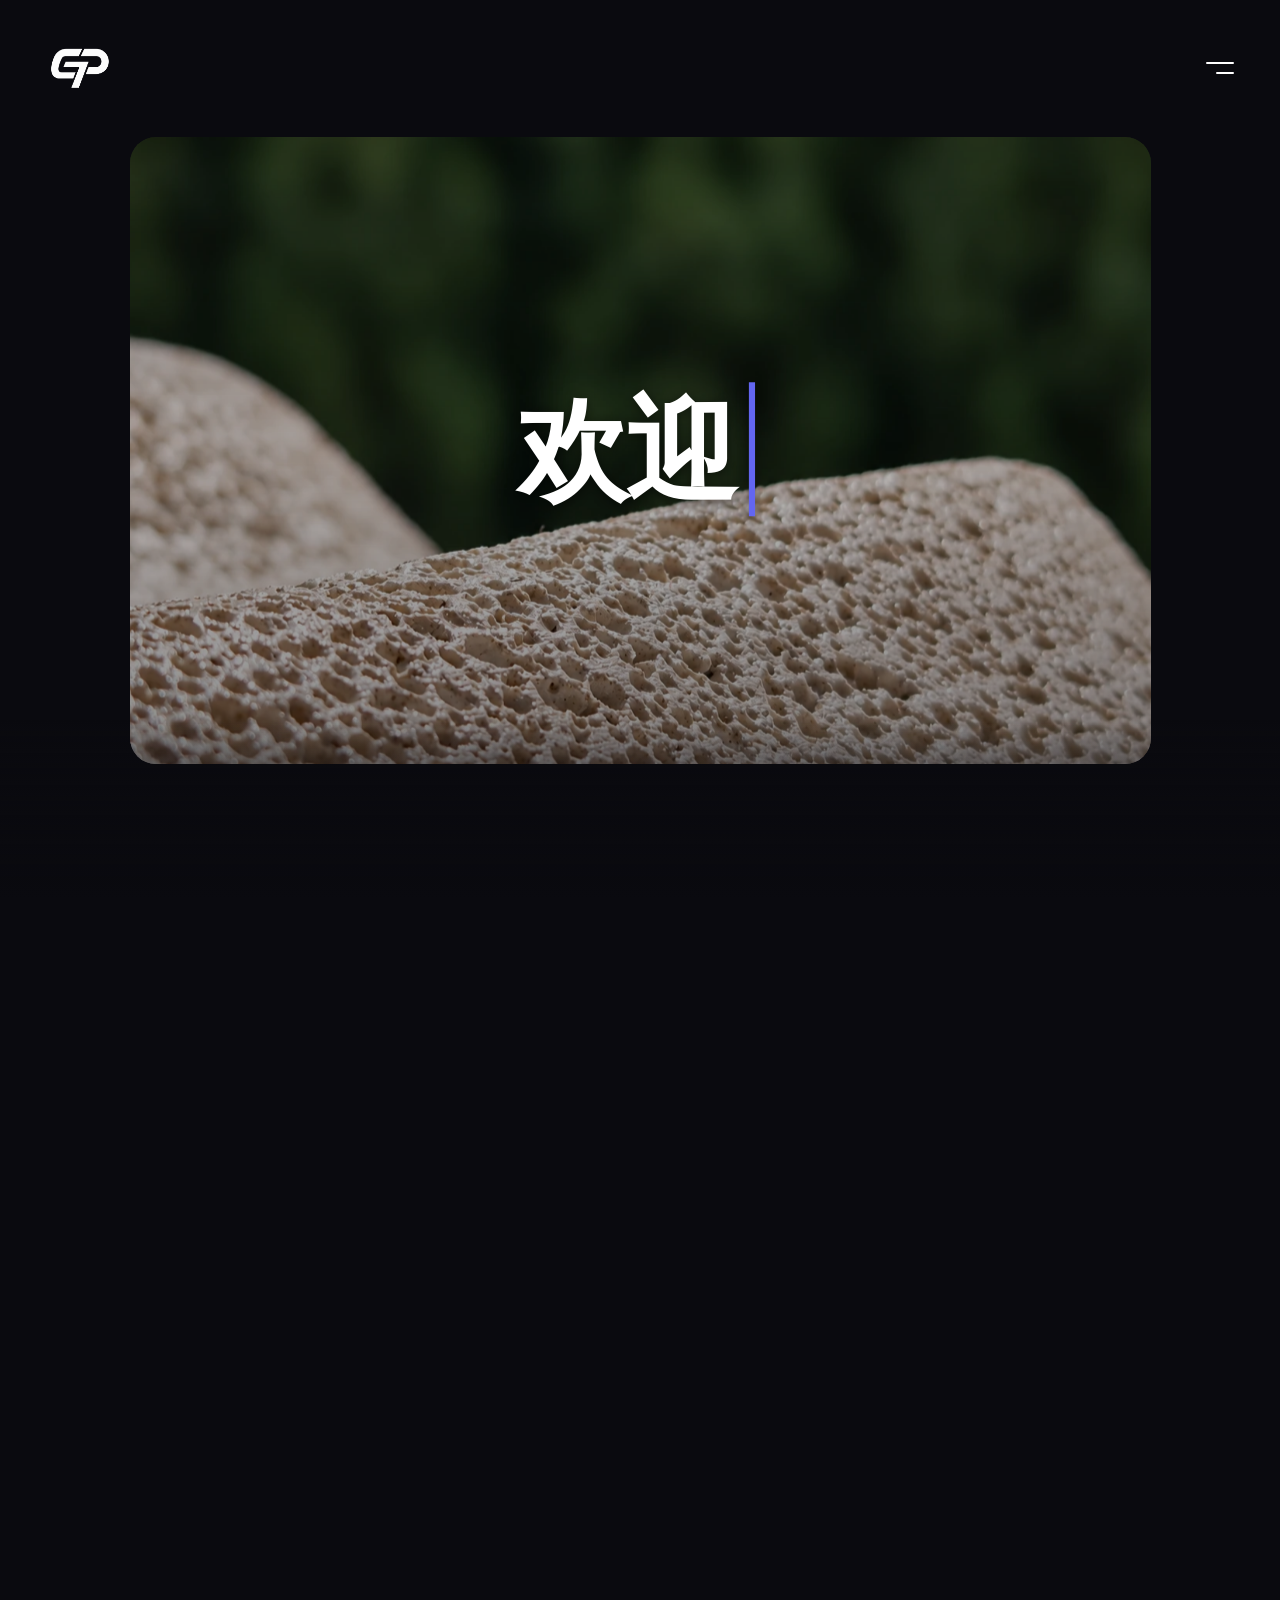
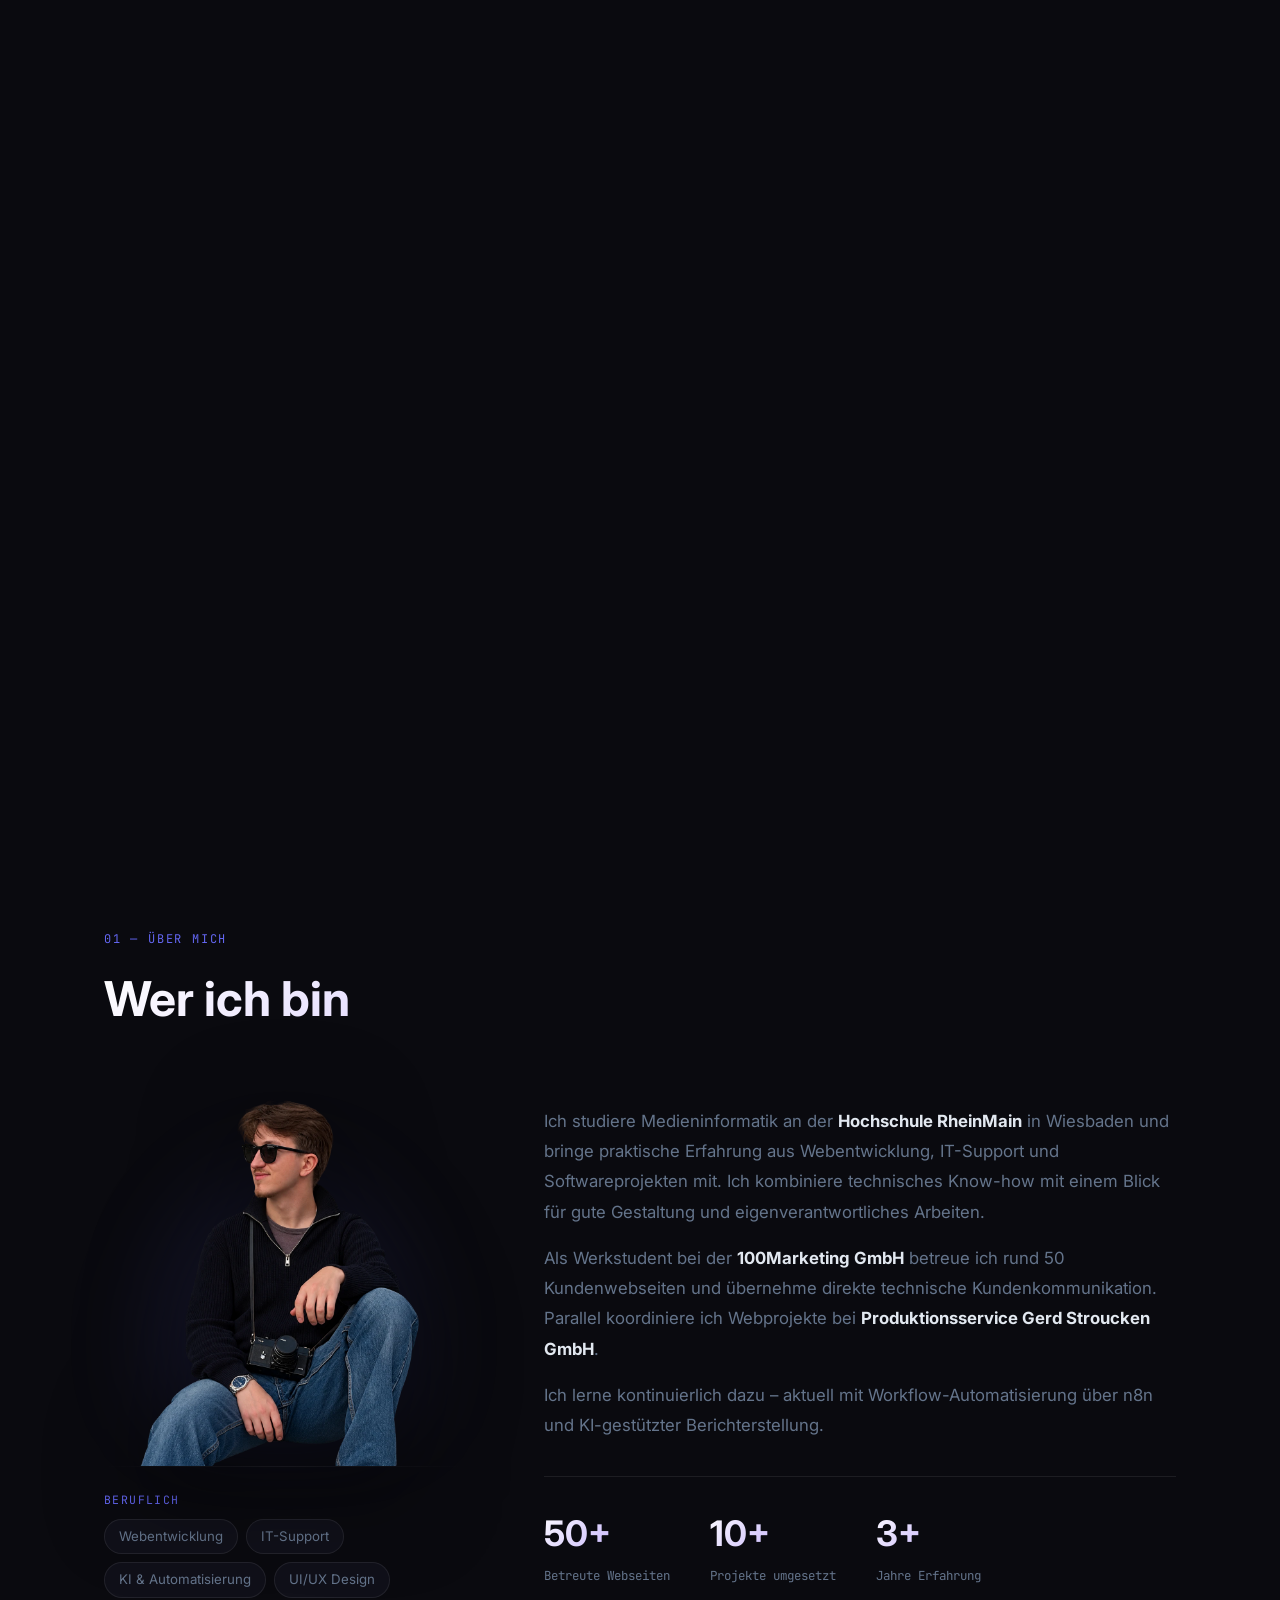
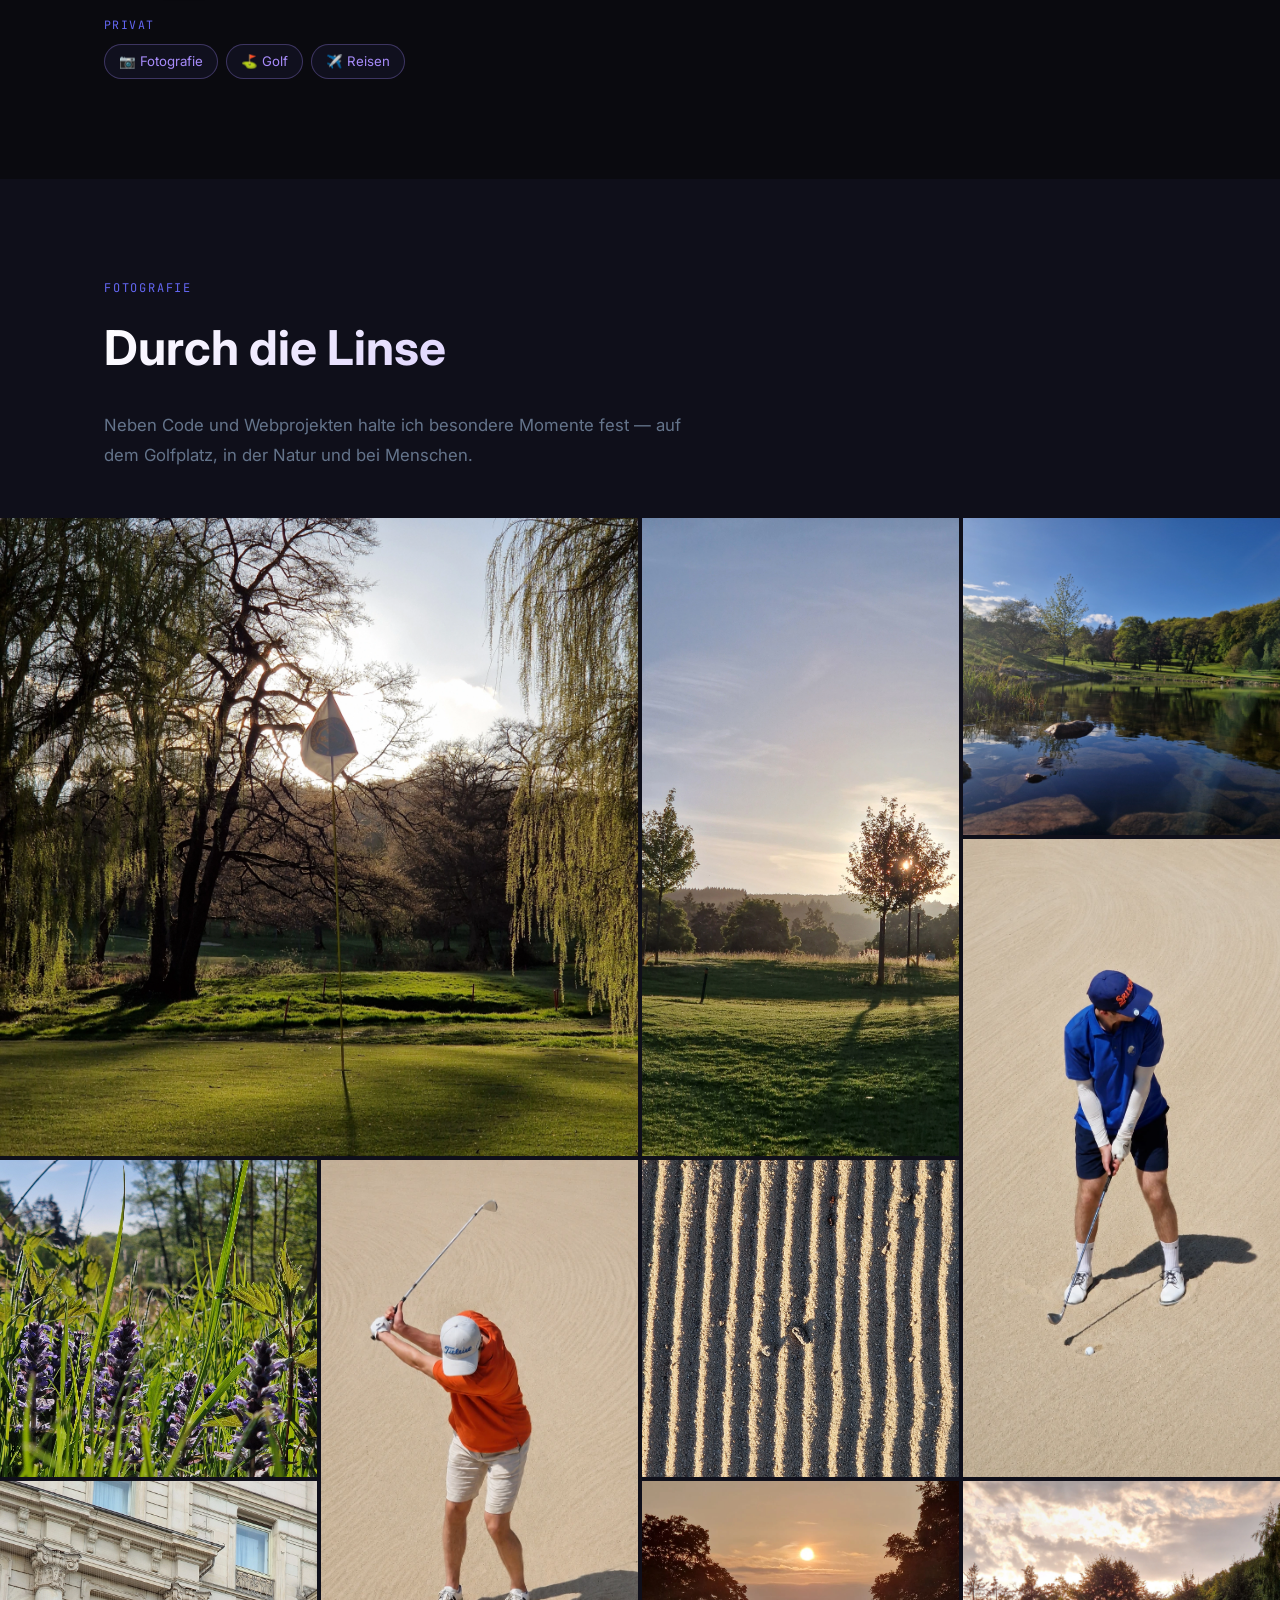
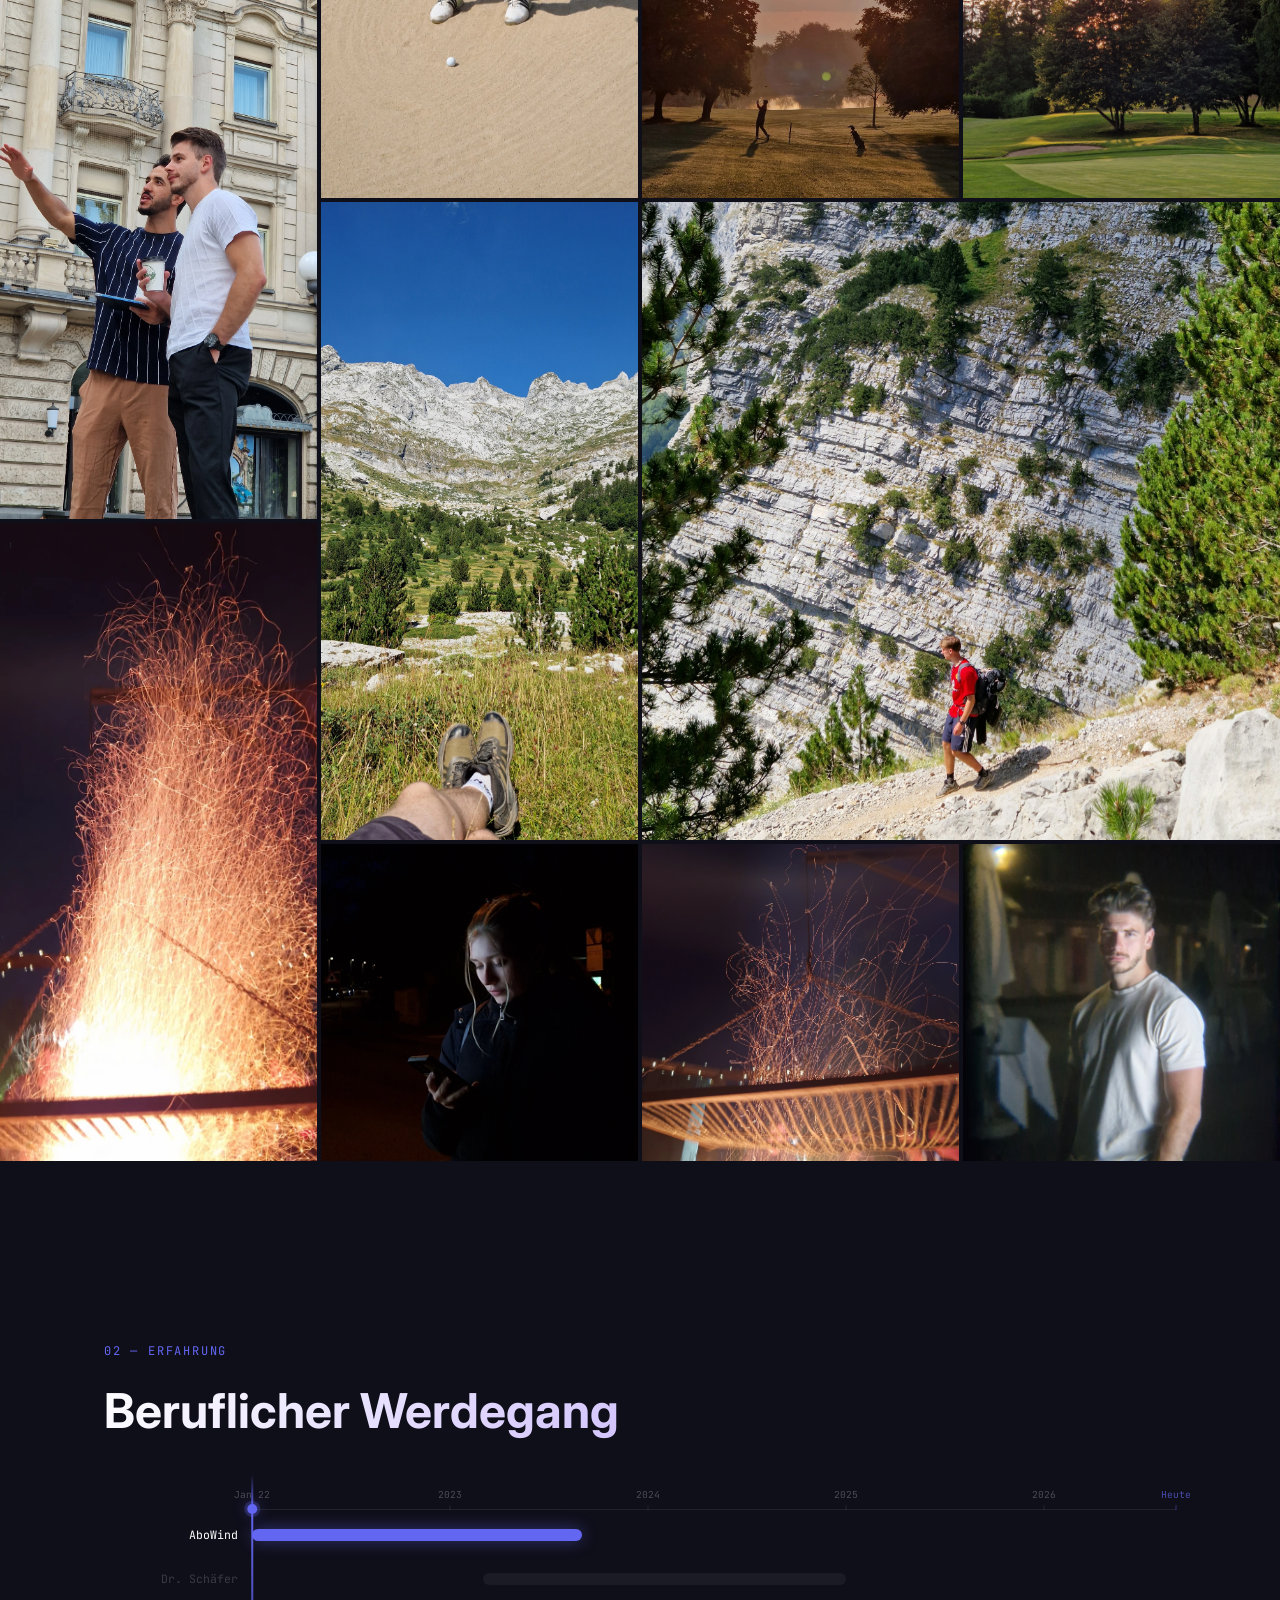
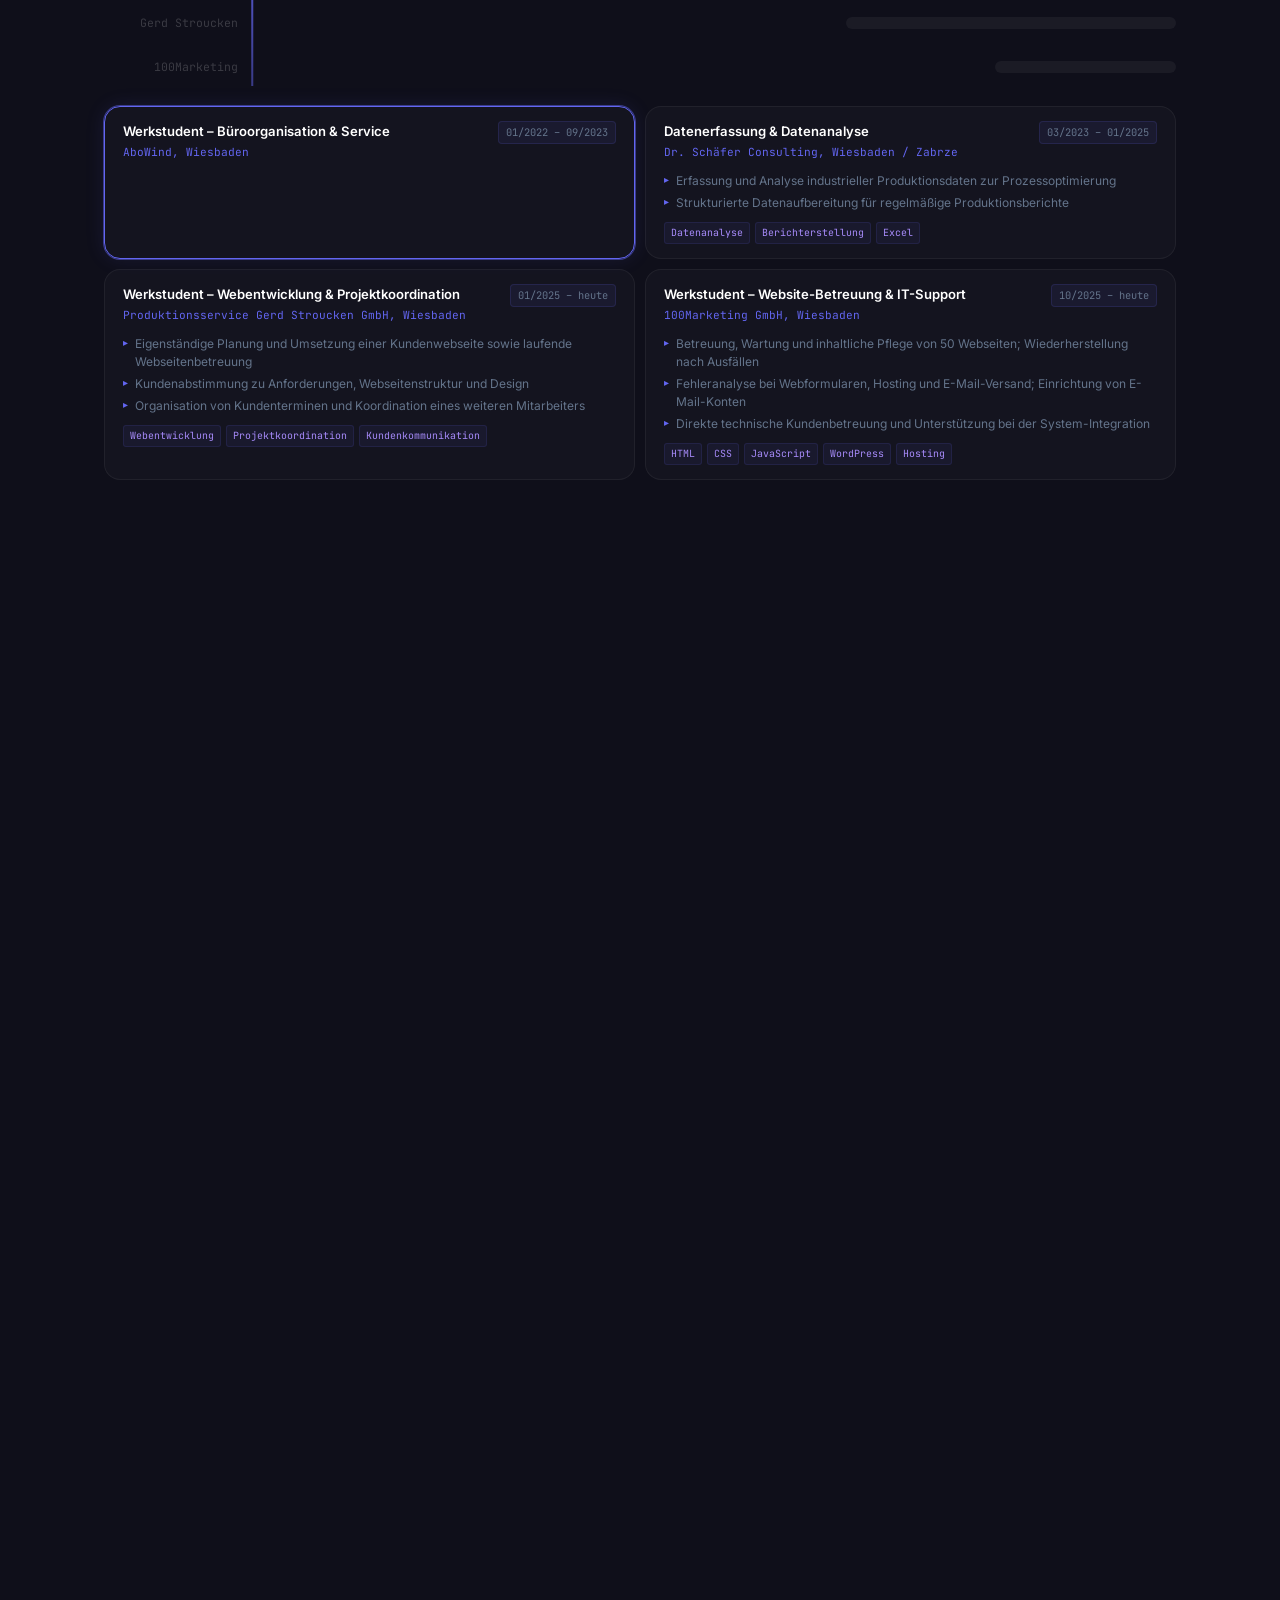
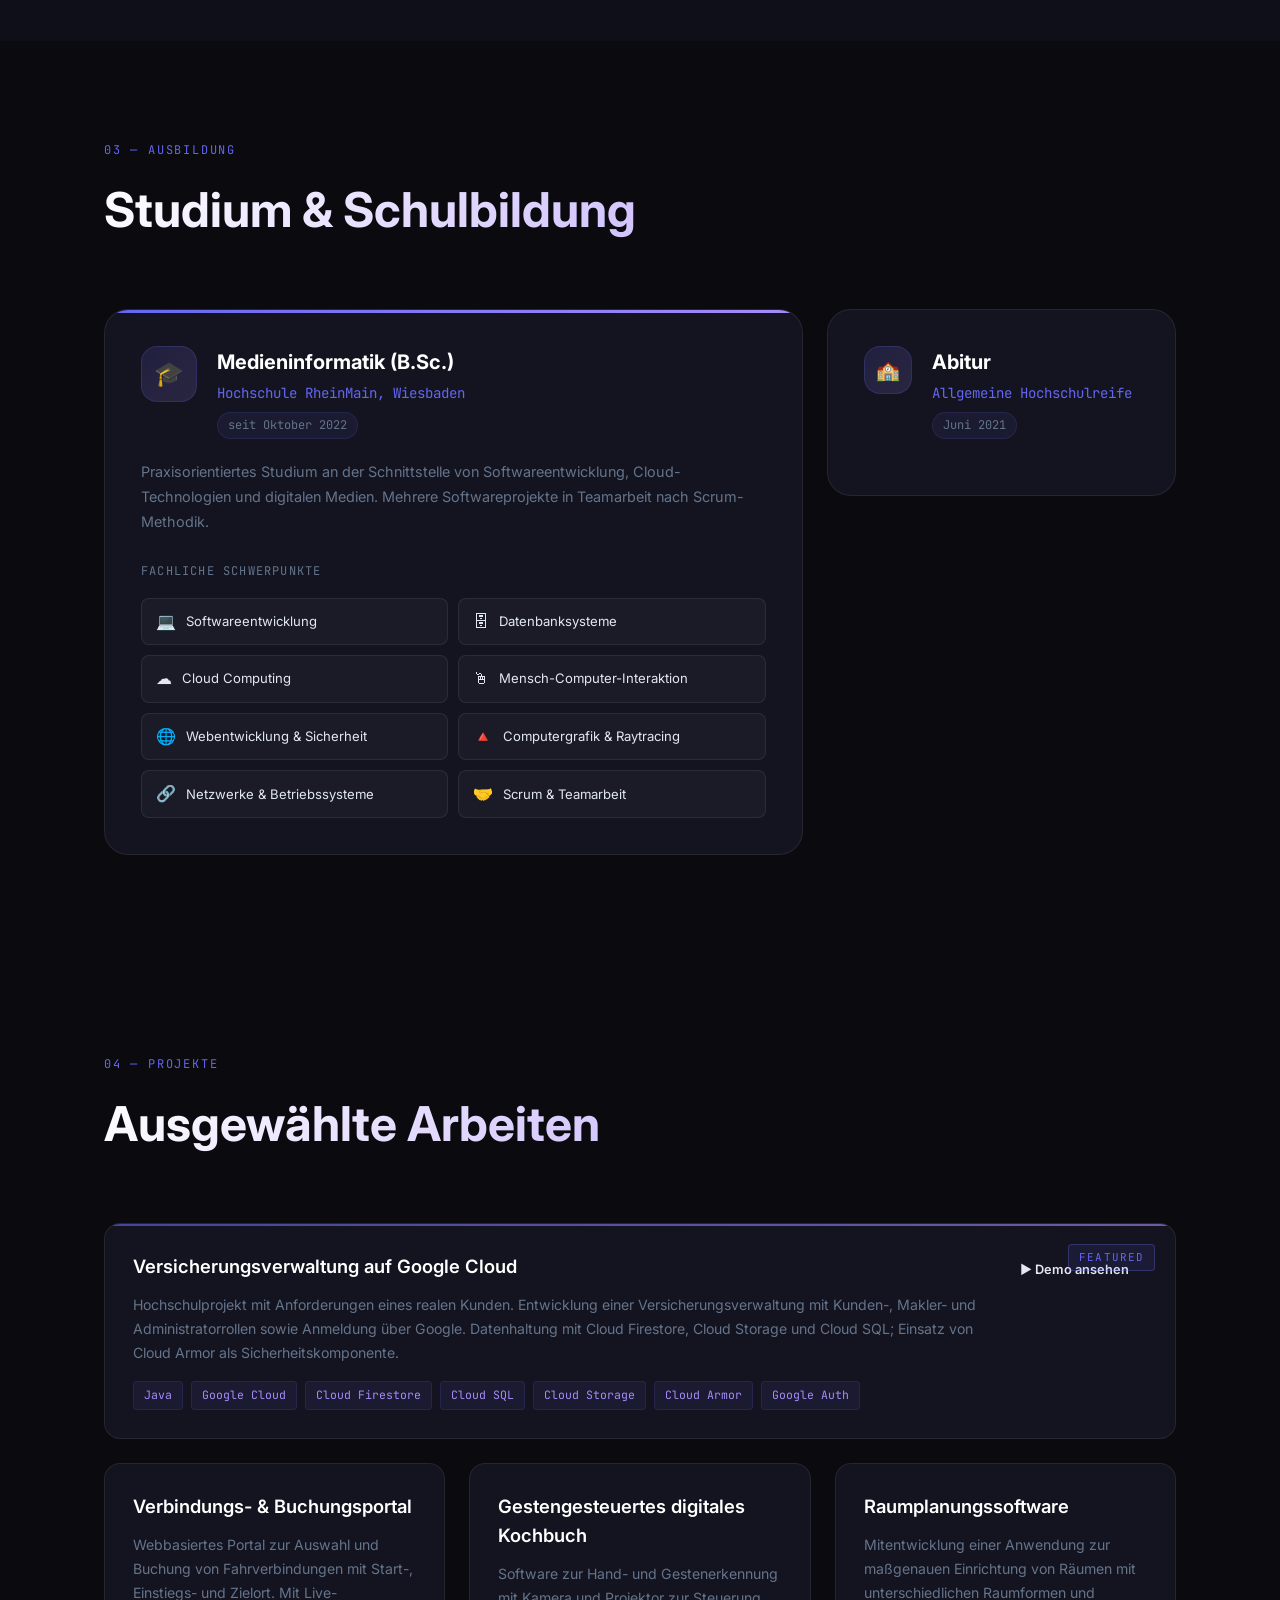
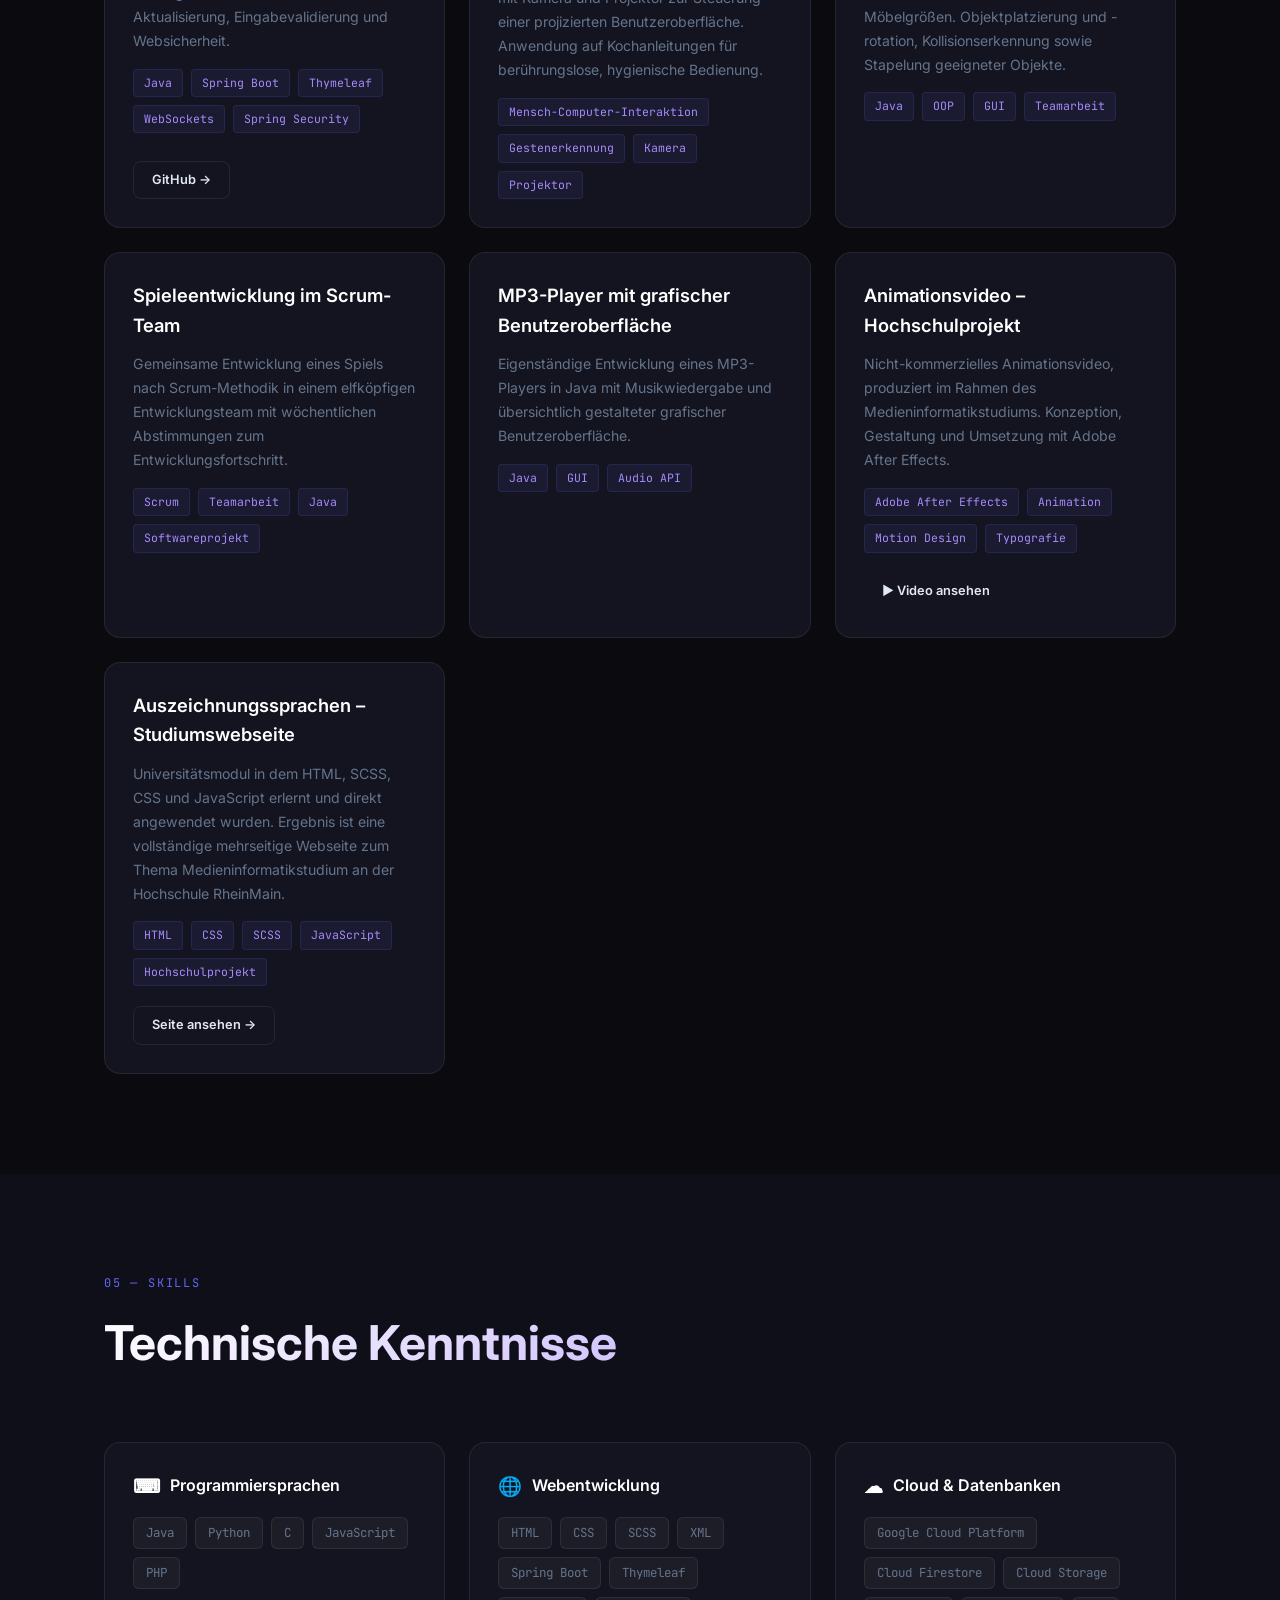
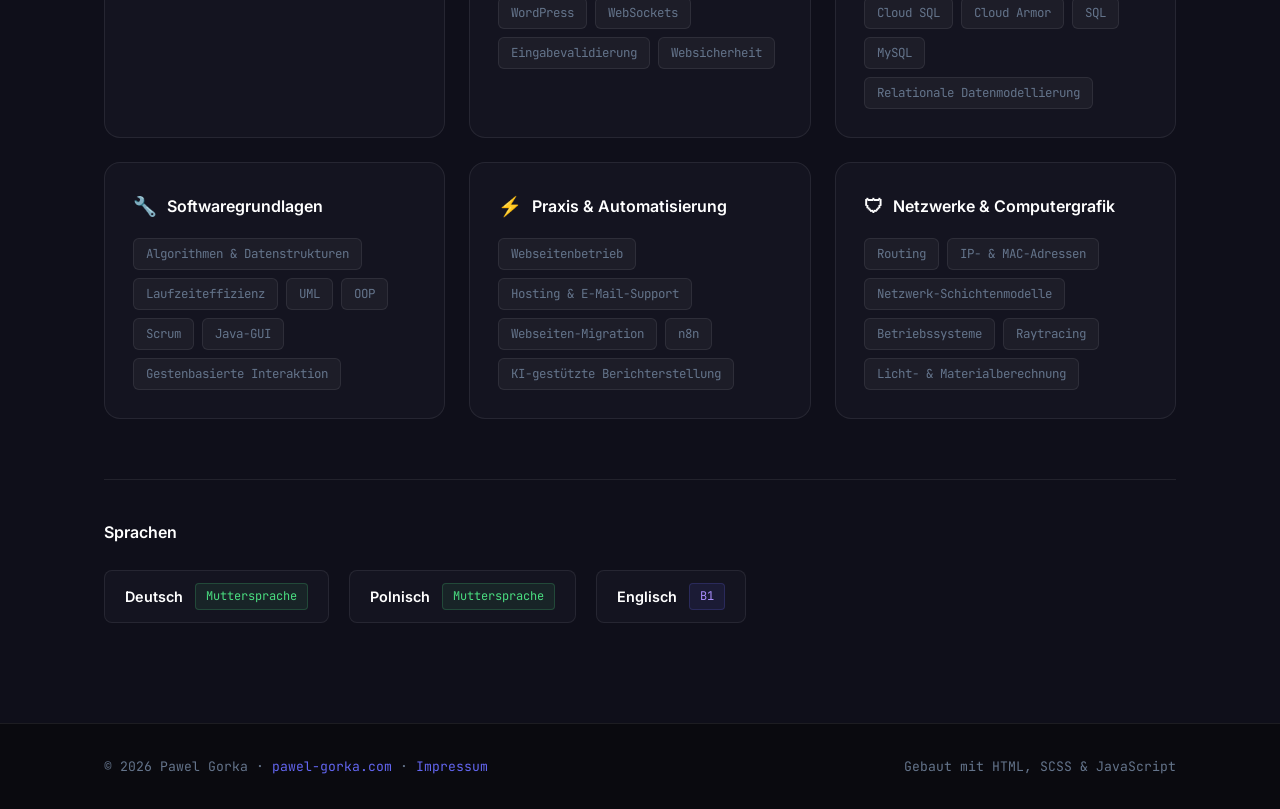
==== index.html @ b243b7d4 "Initial portfolio website commit Complete portfolio site with hero scroll-expand, staggered nav menu" ====
<!DOCTYPE html>
<html lang="de">
<head>
  <meta charset="UTF-8" />
  <meta name="viewport" content="width=device-width, initial-scale=1.0" />
  <meta name="description" content="Pawel Gorka – Softwareentwickler & Webentwickler. Portfolio mit Projekten, Erfahrungen und technischen Fähigkeiten." />
  <title>Pawel Gorka – Portfolio</title>
  <link rel="icon" type="image/webp" href="Bilder/Favicon.webp" />
  <link rel="preconnect" href="https://fonts.googleapis.com" />
  <link rel="preconnect" href="https://fonts.gstatic.com" crossorigin />
  <link href="https://fonts.googleapis.com/css2?family=Inter:wght@300;400;500;600;700&family=JetBrains+Mono:wght@400;500&display=swap" rel="stylesheet" />
  <link rel="stylesheet" href="css/style.css" />
</head>
<body>

  <!-- NAV -->
  <nav class="nav" id="nav">
    <!-- Top bar: Logo + Burger -->
    <div class="nav__bar">
      <a href="#" class="nav__logo">
        <img src="Bilder/PortfolioLogoWhite.webp" alt="Pawel Gorka" class="nav__logo-img" />
      </a>
      <button class="nav__burger" id="navBurger" aria-label="Menü öffnen">
        <span class="nav__burger-line"></span>
        <span class="nav__burger-line"></span>
      </button>
    </div>

    <!-- Fullscreen Staggered Overlay -->
    <div class="nav__overlay" id="navOverlay">
      <div class="nav__overlay-inner">
        <ul class="nav__stagger">
          <li style="--i:0"><a href="#about">Über mich</a></li>
          <li style="--i:1"><a href="#experience">Erfahrung</a></li>
          <li style="--i:2"><a href="#education">Studium</a></li>
          <li style="--i:3"><a href="#projects">Projekte</a></li>
          <li style="--i:4"><a href="#skills">Skills</a></li>
          <li style="--i:5"><a href="impressum.html">Impressum</a></li>
        </ul>
        <div class="nav__social" style="--i:6">
          <a href="mailto:info@pawel-gorka.com">
            <svg width="18" height="18" viewBox="0 0 24 24" fill="none" stroke="currentColor" stroke-width="2"><path d="M4 4h16c1.1 0 2 .9 2 2v12c0 1.1-.9 2-2 2H4c-1.1 0-2-.9-2-2V6c0-1.1.9-2 2-2z"/><polyline points="22,6 12,13 2,6"/></svg>
            info@pawel-gorka.com
          </a>
          <a href="https://github.com/Gorek21" target="_blank" rel="noopener">
            <svg width="18" height="18" viewBox="0 0 24 24" fill="currentColor"><path d="M12 0C5.37 0 0 5.37 0 12c0 5.31 3.435 9.795 8.205 11.385.6.105.825-.255.825-.57 0-.285-.015-1.23-.015-2.235-3.015.555-3.795-.735-4.035-1.41-.135-.345-.72-1.41-1.23-1.695-.42-.225-1.02-.78-.015-.795.945-.015 1.62.87 1.845 1.23 1.08 1.815 2.805 1.305 3.495.99.105-.78.42-1.305.765-1.605-2.67-.3-5.46-1.335-5.46-5.925 0-1.305.465-2.385 1.23-3.225-.12-.3-.54-1.53.12-3.18 0 0 1.005-.315 3.3 1.23.96-.27 1.98-.405 3-.405s2.04.135 3 .405c2.295-1.56 3.3-1.23 3.3-1.23.66 1.65.24 2.88.12 3.18.765.84 1.23 1.905 1.23 3.225 0 4.605-2.805 5.625-5.475 5.925.435.375.81 1.095.81 2.22 0 1.605-.015 2.895-.015 3.3 0 .315.225.69.825.57A12.02 12.02 0 0 0 24 12c0-6.63-5.37-12-12-12z"/></svg>
            GitHub
          </a>
          <a href="https://www.linkedin.com/in/pawel-gorka-241a22343/" target="_blank" rel="noopener">
            <svg width="18" height="18" viewBox="0 0 24 24" fill="currentColor"><path d="M20.447 20.452h-3.554v-5.569c0-1.328-.027-3.037-1.852-3.037-1.853 0-2.136 1.445-2.136 2.939v5.667H9.351V9h3.414v1.561h.046c.477-.9 1.637-1.85 3.37-1.85 3.601 0 4.267 2.37 4.267 5.455v6.286zM5.337 7.433a2.062 2.062 0 0 1-2.063-2.065 2.064 2.064 0 1 1 2.063 2.065zm1.782 13.019H3.555V9h3.564v11.452zM22.225 0H1.771C.792 0 0 .774 0 1.729v20.542C0 23.227.792 24 1.771 24h20.451C23.2 24 24 23.227 24 22.271V1.729C24 .774 23.2 0 22.222 0h.003z"/></svg>
            LinkedIn
          </a>
          <a href="https://www.youtube.com/@GorekShorts" target="_blank" rel="noopener">
            <svg width="18" height="18" viewBox="0 0 24 24" fill="currentColor"><path d="M23.498 6.186a3.016 3.016 0 0 0-2.122-2.136C19.505 3.545 12 3.545 12 3.545s-7.505 0-9.377.505A3.017 3.017 0 0 0 .502 6.186C0 8.07 0 12 0 12s0 3.93.502 5.814a3.016 3.016 0 0 0 2.122 2.136c1.871.505 9.376.505 9.376.505s7.505 0 9.377-.505a3.015 3.015 0 0 0 2.122-2.136C24 15.93 24 12 24 12s0-3.93-.502-5.814zM9.545 15.568V8.432L15.818 12l-6.273 3.568z"/></svg>
            YouTube
          </a>
        </div>
      </div>
    </div>
  </nav>

  <!-- HERO -->
  <section class="hero-wrap" id="hero">
    <div class="hero-stage" id="heroStage">

      <!-- Glow-Wrapper (animierter Rand) -->
      <div class="hero-glow-wrap" id="heroGlowWrap">
      <div class="hero-box" id="heroBox">

        <!-- Foto-Hintergründe (Fokus-Shift) -->
        <div class="hero-photo" id="heroBg1"></div>
        <div class="hero-photo hero-photo--2" id="heroBg2"></div>
        <div class="hero-overlay" id="heroOverlay"></div>

        <!-- Phase 1: Willkommen in verschiedenen Sprachen -->
        <div class="hero-welcome" id="heroWelcome">
          <div class="hero-welcome__word">
            <span id="heroLangText">Willkommen</span><span class="hero-welcome__cur">|</span>
          </div>
        </div>

        <!-- Phase 2: Hauptinhalt nach dem Expand -->
        <div class="hero-main" id="heroMain">
          <p class="hero__greeting">Hallo, ich bin</p>
          <h1 class="hero__name">Pawel Gorka<span class="hero__name-dot">.</span></h1>
          <p class="hero__tagline">Entdecken Sie, was ich gestalte,<br>entwickle und möglich mache.</p>
        </div>

      </div><!-- /hero-box -->
      </div><!-- /hero-glow-wrap -->
    </div><!-- /hero-stage -->
  </section>

  <!-- ABOUT -->
  <section class="about section" id="about">
    <div class="container">
      <span class="section__label">01 — Über mich</span>
      <h2 class="section__title">Wer ich bin</h2>
      <div class="about__main">

        <!-- Portrait + Interessen -->
        <div class="about__portrait-col">
          <div class="about__portrait-wrap">
            <div class="about__portrait-glow"></div>
            <img src="Bilder/Pawel-Portrait-Transparent.webp" alt="Pawel Gorka" class="about__portrait" />
          </div>
          <div class="about__divider"></div>
          <div class="about__interests">
            <div class="about__interests-group">
              <span class="about__interests-label">Beruflich</span>
              <div class="about__chips">
                <span class="about__chip">Webentwicklung</span>
                <span class="about__chip">IT-Support</span>
                <span class="about__chip">KI & Automatisierung</span>
                <span class="about__chip">UI/UX Design</span>
              </div>
            </div>
            <div class="about__interests-group">
              <span class="about__interests-label">Privat</span>
              <div class="about__chips">
                <span class="about__chip about__chip--hobby">📷 Fotografie</span>
                <span class="about__chip about__chip--hobby">⛳ Golf</span>
                <span class="about__chip about__chip--hobby">✈️ Reisen</span>
              </div>
            </div>
          </div>
        </div>

        <!-- Content -->
        <div class="about__content">
          <div class="about__text">
            <p>Ich studiere Medieninformatik an der <strong>Hochschule RheinMain</strong> in Wiesbaden und bringe praktische Erfahrung aus Webentwicklung, IT-Support und Softwareprojekten mit. Ich kombiniere technisches Know-how mit einem Blick für gute Gestaltung und eigenverantwortliches Arbeiten.</p>
            <p>Als Werkstudent bei der <strong>100Marketing GmbH</strong> betreue ich rund 50 Kundenwebseiten und übernehme direkte technische Kundenkommunikation. Parallel koordiniere ich Webprojekte bei <strong>Produktionsservice Gerd Stroucken GmbH</strong>.</p>
            <p>Ich lerne kontinuierlich dazu – aktuell mit Workflow-Automatisierung über n8n und KI-gestützter Berichterstellung.</p>
          </div>

          <!-- Stats -->
          <div class="about__stats">
            <div class="about__stat">
              <span class="about__stat-num" data-count="50">0</span>
              <span class="about__stat-label">Betreute Webseiten</span>
            </div>
            <div class="about__stat">
              <span class="about__stat-num" data-count="10">0</span>
              <span class="about__stat-label">Projekte umgesetzt</span>
            </div>
            <div class="about__stat">
              <span class="about__stat-num" data-count="3">0</span>
              <span class="about__stat-label">Jahre Erfahrung</span>
            </div>
          </div>
        </div>

      </div>
    </div>
  </section>

  <!-- GALLERY -->
  <section class="gallery section section--dark" id="gallery">
    <div class="container">
      <span class="section__label">Fotografie</span>
      <h2 class="section__title">Durch die Linse</h2>
      <p class="gallery__intro">Neben Code und Webprojekten halte ich besondere Momente fest — auf dem Golfplatz, in der Natur und bei Menschen.</p>
    </div>

    <!-- Mosaikwand — alle Fotos gemischt -->
    <div class="gallery__wall">
      <div class="gallery__wall-item gallery__wall-item--large">
        <img src="Bilder/Golf1.webp" loading="lazy" alt="" />
      </div>
      <div class="gallery__wall-item gallery__wall-item--tall">
        <img src="Bilder/Natur1.webp" loading="lazy" alt="" />
      </div>
      <div class="gallery__wall-item">
        <img src="Bilder/Golf2.webp" loading="lazy" alt="" />
      </div>
      <div class="gallery__wall-item gallery__wall-item--tall">
        <img src="Bilder/Golf5.webp" loading="lazy" alt="" />
      </div>



      <div class="gallery__wall-item">
        <img src="Bilder/Natur2.webp" loading="lazy" alt="" />
      </div>
      <div class="gallery__wall-item gallery__wall-item--tall">
        <img src="Bilder/Golf6.webp" loading="lazy" alt="" />
      </div>
      <div class="gallery__wall-item ">
        <img src="Bilder/Golf4.webp" loading="lazy" alt="" />
      </div>


      
      <div class="gallery__wall-item gallery__wall-item--tall">
        <img src="Bilder/Port2.webp" loading="lazy" alt="" />
      </div>
      <div class="gallery__wall-item">
        <img src="Bilder/Golf9.webp" loading="lazy" alt="" />
      </div>
      <div class="gallery__wall-item">
        <img src="Bilder/Golf8.webp" loading="lazy" alt="" />
      </div>
      <div class="gallery__wall-item gallery__wall-item--tall">
        <img src="Bilder/Natur5.webp" loading="lazy" alt="" />
      </div>
      <div class="gallery__wall-item gallery__wall-item--large">
        <img src="Bilder/Port5.webp" loading="lazy" alt="" />
      </div>
      <div class="gallery__wall-item gallery__wall-item--tall">
        <img src="Bilder/Natur4.webp" loading="lazy" alt="" />
      </div>
      <div class="gallery__wall-item">
        <img src="Bilder/Port1.webp" loading="lazy" alt="" />
      </div>
      <div class="gallery__wall-item">
        <img src="Bilder/Natur3.webp" loading="lazy" alt="" />
      </div>
      <div class="gallery__wall-item">
        <img src="Bilder/Port6.webp" loading="lazy" alt="" />
      </div>
    </div>
  </section>

  <!-- EXPERIENCE -->
  <section class="experience" id="experience">
    <div class="experience__sticky">
      <div class="container">
        <span class="section__label">02 — Erfahrung</span>
        <h2 class="section__title experience__title">Beruflicher Werdegang</h2>

        <div class="htl">
          <!-- GANTT CHART -->
          <div class="htl__wrapper" id="htlWrapper">
            <div class="htl__needle" id="htlNeedle"></div>

            <!-- Year axis -->
            <div class="htl__row htl__row--axis">
              <div class="htl__cell htl__cell--label"></div>
              <div class="htl__cell htl__cell--track">
                <div class="htl__axis-line"></div>
                <span class="htl__yr" style="left:0%">Jan 22</span>
                <span class="htl__yr" style="left:21.43%">2023</span>
                <span class="htl__yr" style="left:42.86%">2024</span>
                <span class="htl__yr" style="left:64.29%">2025</span>
                <span class="htl__yr" style="left:85.71%">2026</span>
                <span class="htl__yr htl__yr--now" style="left:100%">Heute</span>
              </div>
            </div>

            <!-- AboWind: 0% → 35.71% -->
            <div class="htl__row" data-job="0">
              <div class="htl__cell htl__cell--label">AboWind</div>
              <div class="htl__cell htl__cell--track">
                <div class="htl__bar" style="left:0%;width:35.71%"></div>
              </div>
            </div>

            <!-- Dr. Schäfer: 25% → 64.29% -->
            <div class="htl__row" data-job="1">
              <div class="htl__cell htl__cell--label">Dr. Schäfer</div>
              <div class="htl__cell htl__cell--track">
                <div class="htl__bar" style="left:25%;width:39.29%"></div>
              </div>
            </div>

            <!-- Gerd Stroucken: 64.29% → 100% -->
            <div class="htl__row" data-job="2">
              <div class="htl__cell htl__cell--label">Gerd Stroucken</div>
              <div class="htl__cell htl__cell--track">
                <div class="htl__bar" style="left:64.29%;width:35.71%"></div>
              </div>
            </div>

            <!-- 100Marketing: 80.36% → 100% -->
            <div class="htl__row" data-job="3">
              <div class="htl__cell htl__cell--label">100Marketing</div>
              <div class="htl__cell htl__cell--track">
                <div class="htl__bar" style="left:80.36%;width:19.64%"></div>
              </div>
            </div>
          </div><!-- /htl__wrapper -->

          <!-- DETAIL CARDS -->
          <div class="htl__cards">

            <div class="htl__card" data-job="0">
              <div class="htl__card-head">
                <div>
                  <h3>Werkstudent – Büroorganisation &amp; Service</h3>
                  <p class="htl__card-company">AboWind, Wiesbaden</p>
                </div>
                <span class="htl__card-period">01/2022 – 09/2023</span>
              </div>
            </div>

            <div class="htl__card" data-job="1">
              <div class="htl__card-head">
                <div>
                  <h3>Datenerfassung &amp; Datenanalyse</h3>
                  <p class="htl__card-company">Dr. Schäfer Consulting, Wiesbaden / Zabrze</p>
                </div>
                <span class="htl__card-period">03/2023 – 01/2025</span>
              </div>
              <ul class="htl__card-list">
                <li>Erfassung und Analyse industrieller Produktionsdaten zur Prozessoptimierung</li>
                <li>Strukturierte Datenaufbereitung für regelmäßige Produktionsberichte</li>
              </ul>
              <div class="htl__card-tags"><span>Datenanalyse</span><span>Berichterstellung</span><span>Excel</span></div>
            </div>

            <div class="htl__card" data-job="2">
              <div class="htl__card-head">
                <div>
                  <h3>Werkstudent – Webentwicklung &amp; Projektkoordination</h3>
                  <p class="htl__card-company">Produktionsservice Gerd Stroucken GmbH, Wiesbaden</p>
                </div>
                <span class="htl__card-period">01/2025 – heute</span>
              </div>
              <ul class="htl__card-list">
                <li>Eigenständige Planung und Umsetzung einer Kundenwebseite sowie laufende Webseitenbetreuung</li>
                <li>Kundenabstimmung zu Anforderungen, Webseitenstruktur und Design</li>
                <li>Organisation von Kundenterminen und Koordination eines weiteren Mitarbeiters</li>
              </ul>
              <div class="htl__card-tags"><span>Webentwicklung</span><span>Projektkoordination</span><span>Kundenkommunikation</span></div>
            </div>

            <div class="htl__card" data-job="3">
              <div class="htl__card-head">
                <div>
                  <h3>Werkstudent – Website-Betreuung &amp; IT-Support</h3>
                  <p class="htl__card-company">100Marketing GmbH, Wiesbaden</p>
                </div>
                <span class="htl__card-period">10/2025 – heute</span>
              </div>
              <ul class="htl__card-list">
                <li>Betreuung, Wartung und inhaltliche Pflege von 50 Webseiten; Wiederherstellung nach Ausfällen</li>
                <li>Fehleranalyse bei Webformularen, Hosting und E-Mail-Versand; Einrichtung von E-Mail-Konten</li>
                <li>Direkte technische Kundenbetreuung und Unterstützung bei der System-Integration</li>
              </ul>
              <div class="htl__card-tags"><span>HTML</span><span>CSS</span><span>JavaScript</span><span>WordPress</span><span>Hosting</span></div>
            </div>

          </div><!-- /htl__cards -->
        </div><!-- /htl -->
      </div>
    </div>
  </section>

  <!-- EDUCATION -->
  <section class="education section" id="education">
    <div class="container">
      <span class="section__label">03 — Ausbildung</span>
      <h2 class="section__title">Studium &amp; Schulbildung</h2>
      <div class="education__grid">

        <div class="education__card education__card--main reveal">
          <div class="education__card-header">
            <div class="education__icon">🎓</div>
            <div>
              <h3 class="education__degree">Medieninformatik (B.Sc.)</h3>
              <p class="education__school">Hochschule RheinMain, Wiesbaden</p>
              <span class="education__period">seit Oktober 2022</span>
            </div>
          </div>
          <p class="education__desc">Praxisorientiertes Studium an der Schnittstelle von Softwareentwicklung, Cloud-Technologien und digitalen Medien. Mehrere Softwareprojekte in Teamarbeit nach Scrum-Methodik.</p>
          <div class="education__subjects">
            <p class="education__subjects-label">Fachliche Schwerpunkte</p>
            <div class="education__subjects-grid">
              <div class="education__subject">
                <span class="education__subject-icon">💻</span>
                <span>Softwareentwicklung</span>
              </div>
              <div class="education__subject">
                <span class="education__subject-icon">🗄</span>
                <span>Datenbanksysteme</span>
              </div>
              <div class="education__subject">
                <span class="education__subject-icon">☁</span>
                <span>Cloud Computing</span>
              </div>
              <div class="education__subject">
                <span class="education__subject-icon">🖱</span>
                <span>Mensch-Computer-Interaktion</span>
              </div>
              <div class="education__subject">
                <span class="education__subject-icon">🌐</span>
                <span>Webentwicklung &amp; Sicherheit</span>
              </div>
              <div class="education__subject">
                <span class="education__subject-icon">🔺</span>
                <span>Computergrafik &amp; Raytracing</span>
              </div>
              <div class="education__subject">
                <span class="education__subject-icon">🔗</span>
                <span>Netzwerke &amp; Betriebssysteme</span>
              </div>
              <div class="education__subject">
                <span class="education__subject-icon">🤝</span>
                <span>Scrum &amp; Teamarbeit</span>
              </div>
            </div>
          </div>
        </div>

        <div class="education__card reveal">
          <div class="education__card-header">
            <div class="education__icon education__icon--sm">🏫</div>
            <div>
              <h3 class="education__degree">Abitur</h3>
              <p class="education__school">Allgemeine Hochschulreife</p>
              <span class="education__period">Juni 2021</span>
            </div>
          </div>
        </div>

      </div>
    </div>
  </section>

  <!-- PROJECTS -->
  <section class="projects section" id="projects">
    <div class="container">
      <span class="section__label">04 — Projekte</span>
      <h2 class="section__title">Ausgewählte Arbeiten</h2>
      <div class="projects__grid">

        <div class="project-card project-card--featured reveal">
          <div class="project-card__badge">Featured</div>
          <div class="project-card__content">
            <h3>Versicherungsverwaltung auf Google Cloud</h3>
            <p>Hochschulprojekt mit Anforderungen eines realen Kunden. Entwicklung einer Versicherungsverwaltung mit Kunden-, Makler- und Administratorrollen sowie Anmeldung über Google. Datenhaltung mit Cloud Firestore, Cloud Storage und Cloud SQL; Einsatz von Cloud Armor als Sicherheitskomponente.</p>
            <div class="project-card__tech">
              <span>Java</span><span>Google Cloud</span><span>Cloud Firestore</span><span>Cloud SQL</span><span>Cloud Storage</span><span>Cloud Armor</span><span>Google Auth</span>
            </div>
          </div>
          <div class="project-card__links">
            <a href="https://www.youtube.com/watch?v=ndIPAbeJwZk" target="_blank" rel="noopener" class="btn btn--sm">▶ Demo ansehen</a>
          </div>
        </div>

        <div class="project-card reveal">
          <div class="project-card__content">
            <h3>Verbindungs- &amp; Buchungsportal</h3>
            <p>Webbasiertes Portal zur Auswahl und Buchung von Fahrverbindungen mit Start-, Einstiegs- und Zielort. Mit Live-Aktualisierung, Eingabevalidierung und Websicherheit.</p>
            <div class="project-card__tech">
              <span>Java</span><span>Spring Boot</span><span>Thymeleaf</span><span>WebSockets</span><span>Spring Security</span>
            </div>
          </div>
          <div class="project-card__links">
            <a href="https://github.com/Gorek21/Webanwendungen2024" target="_blank" rel="noopener" class="btn btn--sm btn--ghost">GitHub →</a>
          </div>
        </div>

        <div class="project-card reveal">
          <div class="project-card__content">
            <h3>Gestengesteuertes digitales Kochbuch</h3>
            <p>Software zur Hand- und Gestenerkennung mit Kamera und Projektor zur Steuerung einer projizierten Benutzeroberfläche. Anwendung auf Kochanleitungen für berührungslose, hygienische Bedienung.</p>
            <div class="project-card__tech">
              <span>Mensch-Computer-Interaktion</span><span>Gestenerkennung</span><span>Kamera</span><span>Projektor</span>
            </div>
          </div>
        </div>

        <div class="project-card reveal">
          <div class="project-card__content">
            <h3>Raumplanungssoftware</h3>
            <p>Mitentwicklung einer Anwendung zur maßgenauen Einrichtung von Räumen mit unterschiedlichen Raumformen und Möbelgrößen. Objektplatzierung und -rotation, Kollisionserkennung sowie Stapelung geeigneter Objekte.</p>
            <div class="project-card__tech">
              <span>Java</span><span>OOP</span><span>GUI</span><span>Teamarbeit</span>
            </div>
          </div>
        </div>

        <div class="project-card reveal">
          <div class="project-card__content">
            <h3>Spieleentwicklung im Scrum-Team</h3>
            <p>Gemeinsame Entwicklung eines Spiels nach Scrum-Methodik in einem elfköpfigen Entwicklungsteam mit wöchentlichen Abstimmungen zum Entwicklungsfortschritt.</p>
            <div class="project-card__tech">
              <span>Scrum</span><span>Teamarbeit</span><span>Java</span><span>Softwareprojekt</span>
            </div>
          </div>
        </div>

        <div class="project-card reveal">
          <div class="project-card__content">
            <h3>MP3-Player mit grafischer Benutzeroberfläche</h3>
            <p>Eigenständige Entwicklung eines MP3-Players in Java mit Musikwiedergabe und übersichtlich gestalteter grafischer Benutzeroberfläche.</p>
            <div class="project-card__tech">
              <span>Java</span><span>GUI</span><span>Audio API</span>
            </div>
          </div>
        </div>

        <div class="project-card reveal">
          <div class="project-card__content">
            <h3>Animationsvideo – Hochschulprojekt</h3>
            <p>Nicht-kommerzielles Animationsvideo, produziert im Rahmen des Medieninformatikstudiums. Konzeption, Gestaltung und Umsetzung mit Adobe After Effects.</p>
            <div class="project-card__tech">
              <span>Adobe After Effects</span><span>Animation</span><span>Motion Design</span><span>Typografie</span>
            </div>
          </div>
          <div class="project-card__links">
            <a href="https://youtu.be/oCWDWFceSTA" target="_blank" rel="noopener" class="btn btn--sm">▶ Video ansehen</a>
          </div>
        </div>

        <div class="project-card reveal">
          <div class="project-card__content">
            <h3>Auszeichnungssprachen – Studiumswebseite</h3>
            <p>Universitätsmodul in dem HTML, SCSS, CSS und JavaScript erlernt und direkt angewendet wurden. Ergebnis ist eine vollständige mehrseitige Webseite zum Thema Medieninformatikstudium an der Hochschule RheinMain.</p>
            <div class="project-card__tech">
              <span>HTML</span><span>CSS</span><span>SCSS</span><span>JavaScript</span><span>Hochschulprojekt</span>
            </div>
          </div>
          <div class="project-card__links">
            <a href="Auszeichungssprachen/MeinStudium.html" class="btn btn--sm btn--ghost">Seite ansehen →</a>
          </div>
        </div>

      </div>
    </div>
  </section>

  <!-- SKILLS -->
  <section class="skills section section--dark" id="skills">
    <div class="container">
      <span class="section__label">05 — Skills</span>
      <h2 class="section__title">Technische Kenntnisse</h2>
      <div class="skills__grid">

        <div class="skill-group reveal">
          <h3 class="skill-group__title">
            <span class="skill-group__icon">⌨</span>
            Programmiersprachen
          </h3>
          <div class="skill-group__tags">
            <span>Java</span><span>Python</span><span>C</span><span>JavaScript</span><span>PHP</span>
          </div>
        </div>

        <div class="skill-group reveal">
          <h3 class="skill-group__title">
            <span class="skill-group__icon">🌐</span>
            Webentwicklung
          </h3>
          <div class="skill-group__tags">
            <span>HTML</span><span>CSS</span><span>SCSS</span><span>XML</span>
            <span>Spring Boot</span><span>Thymeleaf</span><span>WordPress</span>
            <span>WebSockets</span><span>Eingabevalidierung</span><span>Websicherheit</span>
          </div>
        </div>

        <div class="skill-group reveal">
          <h3 class="skill-group__title">
            <span class="skill-group__icon">☁</span>
            Cloud &amp; Datenbanken
          </h3>
          <div class="skill-group__tags">
            <span>Google Cloud Platform</span><span>Cloud Firestore</span>
            <span>Cloud Storage</span><span>Cloud SQL</span><span>Cloud Armor</span>
            <span>SQL</span><span>MySQL</span><span>Relationale Datenmodellierung</span>
          </div>
        </div>

        <div class="skill-group reveal">
          <h3 class="skill-group__title">
            <span class="skill-group__icon">🔧</span>
            Softwaregrundlagen
          </h3>
          <div class="skill-group__tags">
            <span>Algorithmen &amp; Datenstrukturen</span><span>Laufzeiteffizienz</span>
            <span>UML</span><span>OOP</span><span>Scrum</span><span>Java-GUI</span>
            <span>Gestenbasierte Interaktion</span>
          </div>
        </div>

        <div class="skill-group reveal">
          <h3 class="skill-group__title">
            <span class="skill-group__icon">⚡</span>
            Praxis &amp; Automatisierung
          </h3>
          <div class="skill-group__tags">
            <span>Webseitenbetrieb</span><span>Hosting &amp; E-Mail-Support</span>
            <span>Webseiten-Migration</span><span>n8n</span>
            <span>KI-gestützte Berichterstellung</span>
          </div>
        </div>

        <div class="skill-group reveal">
          <h3 class="skill-group__title">
            <span class="skill-group__icon">🛡</span>
            Netzwerke &amp; Computergrafik
          </h3>
          <div class="skill-group__tags">
            <span>Routing</span><span>IP- &amp; MAC-Adressen</span>
            <span>Netzwerk-Schichtenmodelle</span><span>Betriebssysteme</span>
            <span>Raytracing</span><span>Licht- &amp; Materialberechnung</span>
          </div>
        </div>

      </div>

      <!-- SPRACHEN -->
      <div class="languages reveal">
        <h3 class="languages__title">Sprachen</h3>
        <div class="languages__grid">
          <div class="language__item">
            <span class="language__name">Deutsch</span>
            <span class="language__level language__level--native">Muttersprache</span>
          </div>
          <div class="language__item">
            <span class="language__name">Polnisch</span>
            <span class="language__level language__level--native">Muttersprache</span>
          </div>
          <div class="language__item">
            <span class="language__name">Englisch</span>
            <span class="language__level">B1</span>
          </div>
        </div>
      </div>
    </div>
  </section>

  <!-- FOOTER -->
  <footer class="footer">
    <div class="container">
      <p class="footer__copy">© 2026 Pawel Gorka · <a href="https://pawel-gorka.com">pawel-gorka.com</a> · <a href="impressum.html">Impressum</a></p>
      <p class="footer__made">Gebaut mit HTML, SCSS &amp; JavaScript</p>
    </div>
  </footer>

  <!-- LIGHTBOX -->
  <div class="gallery__lightbox" id="galleryLightbox" aria-hidden="true">
    <div class="gallery__lb-backdrop"></div>
    <img src="" alt="" class="gallery__lb-img" id="galleryLbImg" />
    <button class="gallery__lb-close" id="galleryLbClose" aria-label="Schließen">
      <svg width="22" height="22" viewBox="0 0 24 24" fill="none" stroke="currentColor" stroke-width="2.5" stroke-linecap="round"><line x1="18" y1="6" x2="6" y2="18"/><line x1="6" y1="6" x2="18" y2="18"/></svg>
    </button>
  </div>

  <script src="js/main.js"></script>
</body>
</html>
---- css/style.css ----
@charset "UTF-8";
*, *::before, *::after {
  box-sizing: border-box;
  margin: 0;
  padding: 0;
}

html {
  scroll-behavior: smooth;
  font-size: 16px;
}

body {
  font-family: "Inter", sans-serif;
  background: #0a0a0f;
  color: #e2e8f0;
  line-height: 1.6;
  overflow-x: hidden;
  -webkit-font-smoothing: antialiased;
}

a {
  color: inherit;
  text-decoration: none;
}

ul {
  list-style: none;
}

img {
  max-width: 100%;
  display: block;
  user-select: none;
  -webkit-user-drag: none;
}

@media print {
  body > *:not(footer) {
    display: none !important;
  }
  footer::after {
    content: "© Pawel Gorka – pawel-gorka.com – Alle Inhalte urheberrechtlich geschützt.";
    display: block;
  }
}
.container {
  max-width: 1120px;
  margin: 0 auto;
  padding: 0 24px;
}

.section {
  padding: 100px 0;
  scroll-margin-top: 120px;
}
.section--dark {
  background: #0f0f1a;
}

.section__label {
  font-family: "JetBrains Mono", monospace;
  font-size: 0.75rem;
  color: #6366f1;
  letter-spacing: 0.15em;
  text-transform: uppercase;
  display: block;
  margin-bottom: 12px;
}

.section__title {
  font-size: clamp(2rem, 4vw, 3rem);
  font-weight: 700;
  margin-bottom: 60px;
  background: linear-gradient(135deg, #ffffff 0%, #a78bfa 100%);
  -webkit-background-clip: text;
  -webkit-text-fill-color: transparent;
  background-clip: text;
}

.btn {
  display: inline-flex;
  align-items: center;
  gap: 8px;
  padding: 14px 28px;
  border-radius: 8px;
  font-size: 0.9rem;
  font-weight: 600;
  cursor: pointer;
  transition: all 0.3s cubic-bezier(0.4, 0, 0.2, 1);
  border: none;
  font-family: "Inter", sans-serif;
}
.btn--primary {
  background: linear-gradient(135deg, #6366f1, #a78bfa);
  color: #ffffff;
}
.btn--primary:hover {
  transform: translateY(-2px);
  box-shadow: 0 8px 30px rgba(99, 102, 241, 0.4);
}
.btn--ghost {
  background: transparent;
  color: #e2e8f0;
  border: 1px solid rgba(255, 255, 255, 0.08);
}
.btn--ghost:hover {
  border-color: #6366f1;
  color: #6366f1;
  transform: translateY(-2px);
}
.btn--sm {
  padding: 8px 18px;
  font-size: 0.8rem;
}
.btn--full {
  width: 100%;
  justify-content: center;
}

.nav {
  position: fixed;
  top: 0;
  left: 0;
  right: 0;
  z-index: 1000;
}
.nav__bar {
  position: relative;
  z-index: 1001;
  display: flex;
  align-items: center;
  justify-content: space-between;
  padding: 28px 40px;
  transition: background 0.4s ease, border-color 0.4s ease;
  border-bottom: 1px solid transparent;
}
.nav.scrolled .nav__bar {
  background: rgba(10, 10, 15, 0.88);
  backdrop-filter: blur(18px);
  border-bottom-color: rgba(255, 255, 255, 0.08);
}
.nav__logo {
  display: flex;
  align-items: center;
  transition: opacity 0.3s ease;
  position: relative;
  z-index: 1002;
}
.nav__logo:hover {
  opacity: 0.7;
}
.nav__logo-img {
  height: 80px;
  width: auto;
  display: block;
}
.nav__burger {
  position: relative;
  z-index: 1002;
  width: 44px;
  height: 44px;
  display: flex;
  flex-direction: column;
  justify-content: center;
  align-items: flex-end;
  gap: 8px;
  background: none;
  border: none;
  cursor: pointer;
  padding: 6px;
}
.nav__burger-line {
  display: block;
  height: 2px;
  background: #ffffff;
  border-radius: 2px;
  transform-origin: center;
  transition: width 0.4s cubic-bezier(0.23, 1, 0.32, 1), transform 0.4s cubic-bezier(0.23, 1, 0.32, 1), opacity 0.3s ease;
}
.nav__burger-line:nth-child(1) {
  width: 28px;
}
.nav__burger-line:nth-child(2) {
  width: 18px;
}
.nav__burger.active .nav__burger-line:nth-child(1) {
  width: 28px;
  transform: rotate(45deg) translate(5px, 5px);
}
.nav__burger.active .nav__burger-line:nth-child(2) {
  width: 28px;
  transform: rotate(-45deg) translate(5px, -5px);
}
.nav__overlay {
  position: fixed;
  inset: 0;
  background: rgba(10, 10, 15, 0.97);
  backdrop-filter: blur(14px);
  display: flex;
  align-items: center;
  z-index: 999;
  pointer-events: none;
  opacity: 0;
  transition: opacity 0.5s cubic-bezier(0.23, 1, 0.32, 1);
}
.nav__overlay.open {
  opacity: 1;
  pointer-events: auto;
}
.nav__overlay-inner {
  padding: 120px 10vw 80px;
  display: flex;
  flex-direction: column;
  justify-content: center;
  height: 100%;
  width: 100%;
}
.nav__stagger {
  display: flex;
  flex-direction: column;
  gap: 0;
  margin-bottom: 60px;
}
.nav__stagger li {
  overflow: hidden;
}
.nav__stagger a {
  display: block;
  font-size: clamp(2.8rem, 6vw, 5.5rem);
  font-weight: 700;
  color: rgba(226, 232, 240, 0.85);
  letter-spacing: -0.03em;
  line-height: 1.2;
  padding: 4px 0;
  padding-left: 0;
  transform: translateY(110%);
  opacity: 0;
  transition: transform 0.7s cubic-bezier(0.23, 1, 0.32, 1) calc(var(--i) * 75ms), opacity 0.7s ease calc(var(--i) * 75ms), color 0.25s ease 0ms, padding-left 0.35s cubic-bezier(0.23, 1, 0.32, 1) 0ms;
}
.nav__stagger a:hover {
  color: #a78bfa;
  padding-left: 24px;
}
.nav__overlay.open .nav__stagger a {
  transform: translateY(0);
  opacity: 1;
}
.nav__social {
  display: flex;
  gap: 36px;
  align-items: center;
  opacity: 0;
  transform: translateY(20px);
  transition: opacity 0.6s ease calc(var(--i) * 75ms), transform 0.6s cubic-bezier(0.23, 1, 0.32, 1) calc(var(--i) * 75ms);
}
.nav__social a {
  font-family: "JetBrains Mono", monospace;
  font-size: 0.78rem;
  font-weight: 500;
  color: #64748b;
  letter-spacing: 0.08em;
  text-transform: uppercase;
  display: flex;
  align-items: center;
  gap: 8px;
  transition: color 0.25s ease;
}
.nav__social a svg {
  transition: opacity 0.25s ease;
  opacity: 0.6;
}
.nav__social a:hover {
  color: #ffffff;
}
.nav__social a:hover svg {
  opacity: 1;
}
.nav__overlay.open .nav__social {
  opacity: 1;
  transform: translateY(0);
}
@media (max-width: 600px) {
  .nav__bar {
    padding: 20px 24px;
  }
  .nav__overlay-inner {
    padding: 100px 6vw 60px;
  }
  .nav__stagger a {
    font-size: clamp(2.2rem, 10vw, 3rem);
  }
  .nav__social {
    gap: 20px;
    flex-wrap: wrap;
  }
}

.hero-wrap {
  height: 270vh;
  position: relative;
}

.hero-stage {
  position: sticky;
  top: 0;
  height: 100vh;
  background: #0a0a0f;
  display: flex;
  align-items: center;
  justify-content: center;
  overflow: hidden;
}
.hero-stage::after {
  content: "";
  position: absolute;
  bottom: 0;
  left: 0;
  right: 0;
  height: 180px;
  background: linear-gradient(to bottom, transparent 0%, rgba(10, 10, 15, 0.5) 45%, rgba(10, 10, 15, 0.88) 75%, #0a0a0f 100%);
  pointer-events: none;
  z-index: 50;
}

.hero-glow-wrap {
  position: relative;
  flex-shrink: 0;
  width: 80vw;
  height: 70vh;
  border-radius: 30px;
  padding: 1.5px;
  background: radial-gradient(500px circle at var(--glow-x, 50%) var(--glow-y, 50%), rgba(167, 139, 250, calc(var(--glow-intensity, 0) * var(--glow-expand-opacity, 1) * 0.95)) 0%, rgba(99, 102, 241, calc(var(--glow-intensity, 0) * var(--glow-expand-opacity, 1) * 0.65)) 35%, transparent 70%);
}

.hero-box {
  position: relative;
  z-index: 1;
  width: 100%;
  height: 100%;
  border-radius: 26px;
  overflow: hidden;
  border: none;
  /* border-radius driven by JS */
}

.hero-photo {
  position: absolute;
  inset: 0;
  background-size: cover;
  background-position: center 55%;
  background-repeat: no-repeat;
  z-index: 1;
  will-change: opacity, transform, filter;
  transform-origin: center center;
}
.hero-photo:not(.hero-photo--2) {
  background-image: url("../Bilder/100002436.webp");
}
.hero-photo--2 {
  background-image: url("../Bilder/100002437.webp");
  background-position: center 45%;
  opacity: 0;
  z-index: 2;
}

.hero-overlay {
  position: absolute;
  inset: 0;
  z-index: 3;
  background: linear-gradient(to bottom, rgba(0, 0, 0, 0.52) 0%, rgba(0, 0, 0, 0.38) 50%, rgba(0, 0, 0, 0.6) 100%);
  /* opacity animiert via JS (welcome ↔ main) */
}

.hero-welcome {
  position: absolute;
  inset: 0;
  display: flex;
  flex-direction: column;
  align-items: center;
  justify-content: center;
  z-index: 4;
  /* opacity animated by JS */
}
.hero-welcome__label {
  font-family: "JetBrains Mono", monospace;
  font-size: 0.65rem;
  color: rgba(255, 255, 255, 0.5);
  letter-spacing: 0.14em;
  text-transform: uppercase;
  margin-bottom: 14px;
  text-shadow: 0 1px 4px rgba(0, 0, 0, 0.6);
}
.hero-welcome__word {
  font-size: 7rem;
  font-weight: 700;
  color: #ffffff;
  letter-spacing: -0.03em;
  display: flex;
  align-items: baseline;
  gap: 2px;
  text-shadow: 0 2px 12px rgba(0, 0, 0, 0.5);
}
.hero-welcome__cur {
  color: #6366f1;
  animation: blink 1s step-end infinite;
  font-weight: 300;
  margin-left: 1px;
}
.hero-welcome__scroll {
  position: absolute;
  bottom: 18px;
  display: flex;
  flex-direction: column;
  align-items: center;
  gap: 6px;
  color: rgba(255, 255, 255, 0.4);
  font-size: 0.58rem;
  letter-spacing: 0.14em;
  text-transform: uppercase;
  font-family: "JetBrains Mono", monospace;
}
.hero-welcome__scroll-line {
  width: 1px;
  height: 28px;
  background: linear-gradient(rgba(99, 102, 241, 0.8), transparent);
  animation: scrollLine 2s ease-in-out infinite;
}

.hero-main {
  position: absolute;
  inset: 0;
  display: flex;
  flex-direction: column;
  align-items: center;
  justify-content: center;
  text-align: center;
  padding: 0 clamp(20px, 5vw, 80px);
  z-index: 4;
  opacity: 0;
  pointer-events: none;
  /* opacity + pointer-events animated by JS */
}

.hero__greeting {
  font-family: "JetBrains Mono", monospace;
  font-size: 1rem;
  color: #6366f1;
  margin-bottom: 16px;
  letter-spacing: 0.1em;
}

.hero__name {
  font-size: clamp(3rem, 8vw, 6rem);
  font-weight: 700;
  line-height: 1.05;
  letter-spacing: -0.03em;
  color: #ffffff;
  margin-bottom: 28px;
}
.hero__name-dot {
  color: #6366f1;
}

.hero__tagline {
  font-size: clamp(1rem, 2.2vw, 1.35rem);
  color: #64748b;
  line-height: 1.75;
  max-width: 620px;
  margin-bottom: 44px;
}

.hero__actions {
  display: flex;
  gap: 16px;
  justify-content: center;
  flex-wrap: wrap;
}

@keyframes blink {
  0%, 100% {
    opacity: 1;
  }
  50% {
    opacity: 0;
  }
}
@keyframes scrollLine {
  0% {
    opacity: 1;
    transform: scaleY(1) translateY(0);
  }
  100% {
    opacity: 0;
    transform: scaleY(0.5) translateY(12px);
  }
}
.about__main {
  display: grid;
  grid-template-columns: 360px 1fr;
  gap: 80px;
  align-items: start;
}
@media (max-width: 960px) {
  .about__main {
    grid-template-columns: 1fr;
    gap: 48px;
  }
}
.about__portrait-col {
  display: flex;
  flex-direction: column;
}
@media (max-width: 960px) {
  .about__portrait-col {
    max-width: 340px;
    margin: 0 auto;
  }
}
.about__portrait-wrap {
  position: relative;
  display: flex;
  justify-content: center;
}
.about__divider {
  width: 100%;
  height: 1px;
  background: linear-gradient(to right, transparent, rgba(255, 255, 255, 0.08), transparent);
  margin: 0 0 24px 0;
  flex-shrink: 0;
}
.about__portrait-glow {
  position: absolute;
  inset: 10% 5%;
  background: radial-gradient(ellipse at 50% 70%, rgba(99, 102, 241, 0.28) 0%, transparent 70%);
  filter: blur(40px);
  z-index: 0;
}
.about__portrait {
  position: relative;
  z-index: 1;
  width: 100%;
  height: auto;
  filter: drop-shadow(0 24px 48px rgba(0, 0, 0, 0.55));
}
.about__content {
  display: flex;
  flex-direction: column;
  gap: 36px;
  padding-top: 8px;
}
.about__text p {
  color: #64748b;
  margin-bottom: 16px;
  font-size: 1.05rem;
  line-height: 1.8;
}
.about__text p strong {
  color: #e2e8f0;
}
.about__text p:last-child {
  margin-bottom: 0;
}
.about__interests {
  display: flex;
  flex-direction: column;
  gap: 18px;
}
.about__interests-group {
  display: flex;
  flex-direction: column;
  gap: 10px;
}
.about__interests-label {
  font-family: "JetBrains Mono", monospace;
  font-size: 0.72rem;
  color: #6366f1;
  letter-spacing: 0.12em;
  text-transform: uppercase;
}
.about__chips {
  display: flex;
  flex-wrap: wrap;
  gap: 8px;
}
.about__chip {
  display: inline-block;
  padding: 6px 14px;
  border: 1px solid rgba(255, 255, 255, 0.08);
  border-radius: 100px;
  font-size: 0.83rem;
  color: #64748b;
  background: rgba(20, 20, 32, 0.6);
}
.about__chip--hobby {
  border-color: rgba(167, 139, 250, 0.3);
  color: #a78bfa;
  background: rgba(99, 102, 241, 0.07);
}
.about__stats {
  display: flex;
  gap: 40px;
  flex-wrap: wrap;
  padding-top: 28px;
  border-top: 1px solid rgba(255, 255, 255, 0.08);
}
.about__stat {
  display: flex;
  flex-direction: column;
  gap: 4px;
}
.about__stat-num {
  font-size: 2.2rem;
  font-weight: 700;
  background: linear-gradient(135deg, #ffffff, #a78bfa);
  -webkit-background-clip: text;
  -webkit-text-fill-color: transparent;
  background-clip: text;
}
.about__stat-num::after {
  content: "+";
}
.about__stat-label {
  font-size: 0.78rem;
  color: #64748b;
  font-family: "JetBrains Mono", monospace;
}

.gallery__intro {
  font-size: 1.05rem;
  color: #64748b;
  line-height: 1.75;
  max-width: 580px;
  margin-top: -36px;
  margin-bottom: 48px;
}
.gallery__wall {
  display: grid;
  grid-template-columns: repeat(4, 1fr);
  grid-auto-rows: calc(25vw - 3px);
  gap: 4px;
  grid-auto-flow: dense;
}
@media (max-width: 900px) {
  .gallery__wall {
    grid-template-columns: repeat(3, 1fr);
    grid-auto-rows: calc(33.33vw - 3px);
  }
}
@media (max-width: 600px) {
  .gallery__wall {
    grid-template-columns: repeat(2, 1fr);
    grid-auto-rows: calc(50vw - 2px);
  }
}
.gallery__wall-item {
  overflow: hidden;
  cursor: pointer;
  background: #141420;
}
.gallery__wall-item img {
  width: 100%;
  height: 100%;
  object-fit: cover;
  display: block;
  pointer-events: none;
  transition: opacity 0.3s ease, transform 0.5s cubic-bezier(0.23, 1, 0.32, 1);
}
.gallery__wall-item:hover img {
  opacity: 0.82;
  transform: scale(1.03);
}
.gallery__wall-item--tall {
  grid-row: span 2;
}
.gallery__wall-item--large {
  grid-column: span 2;
  grid-row: span 2;
}
.gallery__wall-item--wide {
  grid-column: span 2;
}
.gallery__lightbox {
  position: fixed;
  inset: 0;
  z-index: 9000;
  display: flex;
  align-items: center;
  justify-content: center;
  opacity: 0;
  pointer-events: none;
  transition: opacity 0.35s ease;
}
.gallery__lightbox.open {
  opacity: 1;
  pointer-events: auto;
}
.gallery__lb-backdrop {
  position: absolute;
  inset: 0;
  background: rgba(0, 0, 0, 0.88);
  backdrop-filter: blur(10px);
  cursor: zoom-out;
}
.gallery__lb-img {
  position: relative;
  z-index: 1;
  max-width: 90vw;
  max-height: 88vh;
  object-fit: contain;
  border-radius: 16px;
  box-shadow: 0 40px 80px rgba(0, 0, 0, 0.7);
  transform: scale(0.9);
  transition: transform 0.4s cubic-bezier(0.23, 1, 0.32, 1);
}
.gallery__lightbox.open .gallery__lb-img {
  transform: scale(1);
}
.gallery__lb-close {
  position: absolute;
  top: 24px;
  right: 28px;
  z-index: 2;
  width: 44px;
  height: 44px;
  background: rgba(255, 255, 255, 0.1);
  border: 1px solid rgba(255, 255, 255, 0.18);
  border-radius: 50%;
  cursor: pointer;
  display: flex;
  align-items: center;
  justify-content: center;
  color: #ffffff;
  transition: background 0.25s ease, transform 0.25s ease;
}
.gallery__lb-close:hover {
  background: rgba(255, 255, 255, 0.22);
  transform: scale(1.08);
}

.experience {
  background: #0f0f1a;
  position: relative;
}
.experience__sticky {
  position: sticky;
  top: 0;
  height: 100vh;
  display: flex;
  align-items: center;
  overflow: hidden;
}
.experience__title {
  margin-bottom: 20px !important;
}

.htl {
  width: 100%;
}
.htl__wrapper {
  position: relative;
  margin-bottom: 20px;
  display: flex;
  flex-direction: column;
  gap: 6px;
}
.htl__needle {
  position: absolute;
  top: 0;
  bottom: 0;
  width: 1.5px;
  background: linear-gradient(180deg, transparent 2%, #6366f1 18%, rgba(99, 102, 241, 0.5) 100%);
  pointer-events: none;
  z-index: 10;
  transform: translateX(-50%);
  transition: left 0.08s linear;
}
.htl__needle::after {
  content: "";
  position: absolute;
  top: 34px;
  left: 50%;
  transform: translateX(-50%);
  width: 10px;
  height: 10px;
  border-radius: 50%;
  background: #6366f1;
  box-shadow: 0 0 0 3px rgba(99, 102, 241, 0.25), 0 0 14px rgba(99, 102, 241, 0.55);
}
.htl__row {
  display: flex;
  align-items: center;
  height: 38px;
  cursor: pointer;
}
.htl__row--axis {
  height: 40px;
  cursor: default;
}
.htl__row:not(.htl__row--axis):hover .htl__bar, .htl__row:not(.htl__row--axis).is-active .htl__bar {
  background: #6366f1;
  box-shadow: 0 0 16px rgba(99, 102, 241, 0.45);
  opacity: 1;
}
.htl__row:not(.htl__row--axis):hover .htl__cell--label, .htl__row:not(.htl__row--axis).is-active .htl__cell--label {
  color: #ffffff;
}
.htl__cell--label {
  width: 148px;
  flex-shrink: 0;
  font-size: 0.72rem;
  font-family: "JetBrains Mono", monospace;
  color: rgba(255, 255, 255, 0.18);
  text-align: right;
  padding-right: 14px;
  transition: color 0.3s cubic-bezier(0.4, 0, 0.2, 1);
  white-space: nowrap;
  overflow: hidden;
  text-overflow: ellipsis;
}
.htl__cell--track {
  flex: 1;
  position: relative;
  height: 100%;
}
.htl__axis-line {
  position: absolute;
  bottom: 0;
  left: 0;
  right: 0;
  height: 1px;
  background: rgba(255, 255, 255, 0.08);
}
.htl__yr {
  position: absolute;
  bottom: 8px;
  font-size: 0.6rem;
  font-family: "JetBrains Mono", monospace;
  color: rgba(255, 255, 255, 0.25);
  transform: translateX(-50%);
  white-space: nowrap;
  pointer-events: none;
}
.htl__yr::after {
  content: "";
  position: absolute;
  bottom: -8px;
  left: 50%;
  transform: translateX(-50%);
  width: 1px;
  height: 5px;
  background: rgba(255, 255, 255, 0.08);
}
.htl__yr--now {
  color: rgba(99, 102, 241, 0.7);
}
.htl__yr--now::after {
  background: rgba(99, 102, 241, 0.4);
}
.htl__bar {
  position: absolute;
  top: 50%;
  transform: translateY(-50%);
  height: 12px;
  border-radius: 6px;
  background: rgba(255, 255, 255, 0.05);
  transition: background 0.3s cubic-bezier(0.4, 0, 0.2, 1), box-shadow 0.3s cubic-bezier(0.4, 0, 0.2, 1);
  cursor: pointer;
}
.htl__cards {
  display: grid;
  grid-template-columns: repeat(2, 1fr);
  gap: 10px;
}
@media (max-width: 680px) {
  .htl__cards {
    grid-template-columns: 1fr;
  }
}
.htl__card {
  background: rgba(255, 255, 255, 0.025);
  border: 1px solid rgba(255, 255, 255, 0.055);
  border-radius: 16px;
  padding: 14px 18px;
  cursor: pointer;
  transition: border-color 0.3s cubic-bezier(0.4, 0, 0.2, 1), box-shadow 0.3s cubic-bezier(0.4, 0, 0.2, 1);
}
.htl__card.is-active {
  border-color: #6366f1;
  box-shadow: 0 0 0 1px rgba(99, 102, 241, 0.5), 0 0 20px rgba(99, 102, 241, 0.12);
}
.htl__card:hover:not(.is-active) {
  border-color: rgba(99, 102, 241, 0.3);
}
.htl__card-head {
  display: flex;
  justify-content: space-between;
  align-items: flex-start;
  gap: 10px;
  margin-bottom: 8px;
}
.htl__card-head h3 {
  font-size: 0.82rem;
  font-weight: 600;
  color: #ffffff;
  margin-bottom: 2px;
}
.htl__card-company {
  font-size: 0.7rem;
  font-family: "JetBrains Mono", monospace;
  color: #6366f1;
}
.htl__card-period {
  font-size: 0.65rem;
  font-family: "JetBrains Mono", monospace;
  color: #64748b;
  white-space: nowrap;
  background: rgba(99, 102, 241, 0.08);
  border: 1px solid rgba(99, 102, 241, 0.15);
  padding: 2px 7px;
  border-radius: 4px;
  flex-shrink: 0;
}
.htl__card-list li {
  font-size: 0.75rem;
  color: #64748b;
  padding: 2px 0 2px 12px;
  position: relative;
  line-height: 1.5;
}
.htl__card-list li::before {
  content: "▸";
  position: absolute;
  left: 0;
  color: #6366f1;
  font-size: 0.62rem;
}
.htl__card-tags {
  display: flex;
  flex-wrap: wrap;
  gap: 5px;
  margin-top: 8px;
}
.htl__card-tags span {
  font-size: 0.62rem;
  font-family: "JetBrains Mono", monospace;
  color: #a78bfa;
  background: rgba(99, 102, 241, 0.07);
  border: 1px solid rgba(99, 102, 241, 0.12);
  padding: 2px 6px;
  border-radius: 3px;
}

.timeline {
  position: relative;
  padding-left: 0;
}
.timeline::before {
  content: "";
  position: absolute;
  left: 50%;
  top: 0;
  bottom: 0;
  width: 1px;
  background: linear-gradient(180deg, #6366f1, transparent);
  transform: translateX(-50%);
}
@media (max-width: 768px) {
  .timeline::before {
    left: 20px;
  }
}
.timeline__item {
  display: grid;
  grid-template-columns: 1fr 40px 1fr;
  gap: 20px;
  margin-bottom: 50px;
  align-items: start;
}
@media (max-width: 768px) {
  .timeline__item {
    grid-template-columns: 40px 1fr;
  }
}
.timeline__item:nth-child(odd) .timeline__card {
  grid-column: 1;
}
@media (max-width: 768px) {
  .timeline__item:nth-child(odd) .timeline__card {
    grid-column: 2;
  }
}
.timeline__item:nth-child(even) .timeline__card {
  grid-column: 3;
}
@media (max-width: 768px) {
  .timeline__item:nth-child(even) .timeline__card {
    grid-column: 2;
  }
}
.timeline__dot {
  width: 14px;
  height: 14px;
  border-radius: 50%;
  background: #6366f1;
  border: 3px solid #0f0f1a;
  box-shadow: 0 0 0 3px rgba(99, 102, 241, 0.3);
  justify-self: center;
  margin-top: 20px;
  grid-column: 2;
  grid-row: 1;
}
@media (max-width: 768px) {
  .timeline__dot {
    grid-column: 1;
  }
}
.timeline__card {
  background: #141420;
  border: 1px solid rgba(255, 255, 255, 0.08);
  border-radius: 16px;
  padding: 28px;
  transition: all 0.3s cubic-bezier(0.4, 0, 0.2, 1);
}
.timeline__card:hover {
  border-color: rgba(99, 102, 241, 0.3);
  transform: translateY(-2px);
}
.timeline__card {
  grid-row: 1;
}
.timeline__header {
  display: flex;
  justify-content: space-between;
  align-items: flex-start;
  gap: 12px;
  margin-bottom: 16px;
  flex-wrap: wrap;
}
.timeline__title {
  font-size: 1.1rem;
  font-weight: 600;
  color: #ffffff;
  margin-bottom: 4px;
}
.timeline__company {
  font-size: 0.88rem;
  color: #6366f1;
  font-family: "JetBrains Mono", monospace;
}
.timeline__period {
  font-size: 0.78rem;
  color: #64748b;
  font-family: "JetBrains Mono", monospace;
  white-space: nowrap;
  background: rgba(99, 102, 241, 0.1);
  padding: 4px 10px;
  border-radius: 20px;
  border: 1px solid rgba(99, 102, 241, 0.2);
}
.timeline__list li {
  font-size: 0.88rem;
  color: #64748b;
  padding: 5px 0 5px 16px;
  position: relative;
  line-height: 1.6;
}
.timeline__list li::before {
  content: "▸";
  position: absolute;
  left: 0;
  color: #6366f1;
  font-size: 0.75rem;
}
.timeline__tags {
  display: flex;
  flex-wrap: wrap;
  gap: 8px;
  margin-top: 16px;
}
.timeline__tags span {
  font-size: 0.72rem;
  font-family: "JetBrains Mono", monospace;
  color: #a78bfa;
  background: rgba(99, 102, 241, 0.08);
  border: 1px solid rgba(99, 102, 241, 0.15);
  padding: 4px 10px;
  border-radius: 4px;
}

.projects__grid {
  display: grid;
  grid-template-columns: repeat(auto-fill, minmax(320px, 1fr));
  gap: 24px;
}

.project-card {
  background: #141420;
  border: 1px solid rgba(255, 255, 255, 0.08);
  border-radius: 16px;
  padding: 28px;
  display: flex;
  flex-direction: column;
  justify-content: space-between;
  gap: 20px;
  transition: all 0.3s cubic-bezier(0.4, 0, 0.2, 1);
  position: relative;
  overflow: hidden;
}
.project-card::before {
  content: "";
  position: absolute;
  top: 0;
  left: 0;
  right: 0;
  height: 2px;
  background: linear-gradient(90deg, #6366f1, #a78bfa);
  opacity: 0;
  transition: opacity 0.3s cubic-bezier(0.4, 0, 0.2, 1);
}
.project-card:hover {
  border-color: rgba(99, 102, 241, 0.3);
  transform: translateY(-4px);
  box-shadow: 0 20px 40px rgba(0, 0, 0, 0.3);
}
.project-card:hover::before {
  opacity: 1;
}
.project-card--featured {
  grid-column: 1/-1;
  display: grid;
  grid-template-columns: 1fr auto;
  align-items: start;
  gap: 24px;
}
@media (max-width: 600px) {
  .project-card--featured {
    grid-template-columns: 1fr;
  }
}
.project-card--featured::before {
  opacity: 0.6;
}
.project-card__badge {
  position: absolute;
  top: 20px;
  right: 20px;
  font-size: 0.68rem;
  font-family: "JetBrains Mono", monospace;
  text-transform: uppercase;
  letter-spacing: 0.1em;
  color: #6366f1;
  background: rgba(99, 102, 241, 0.1);
  border: 1px solid rgba(99, 102, 241, 0.3);
  padding: 4px 10px;
  border-radius: 4px;
}
.project-card__content h3 {
  font-size: 1.15rem;
  font-weight: 600;
  color: #ffffff;
  margin-bottom: 12px;
}
.project-card__content p {
  font-size: 0.88rem;
  color: #64748b;
  line-height: 1.7;
}
.project-card__tech {
  display: flex;
  flex-wrap: wrap;
  gap: 8px;
  margin-top: 16px;
}
.project-card__tech span {
  font-size: 0.72rem;
  font-family: "JetBrains Mono", monospace;
  color: #a78bfa;
  background: rgba(99, 102, 241, 0.08);
  border: 1px solid rgba(99, 102, 241, 0.15);
  padding: 4px 10px;
  border-radius: 4px;
}
.project-card__links {
  display: flex;
  gap: 10px;
  flex-wrap: wrap;
}

.skills__grid {
  display: grid;
  grid-template-columns: repeat(auto-fill, minmax(300px, 1fr));
  gap: 24px;
}

.skill-group {
  background: #141420;
  border: 1px solid rgba(255, 255, 255, 0.08);
  border-radius: 16px;
  padding: 28px;
  transition: all 0.3s cubic-bezier(0.4, 0, 0.2, 1);
}
.skill-group:hover {
  border-color: rgba(99, 102, 241, 0.3);
  transform: translateY(-2px);
}
.skill-group__title {
  font-size: 1rem;
  font-weight: 600;
  color: #ffffff;
  margin-bottom: 16px;
  display: flex;
  align-items: center;
  gap: 10px;
}
.skill-group__icon {
  font-size: 1.2rem;
}
.skill-group__tags {
  display: flex;
  flex-wrap: wrap;
  gap: 8px;
}
.skill-group__tags span {
  font-size: 0.78rem;
  font-family: "JetBrains Mono", monospace;
  color: #64748b;
  background: rgba(255, 255, 255, 0.04);
  border: 1px solid rgba(255, 255, 255, 0.08);
  padding: 5px 12px;
  border-radius: 6px;
  transition: all 0.3s cubic-bezier(0.4, 0, 0.2, 1);
}
.skill-group__tags span:hover {
  color: #a78bfa;
  border-color: rgba(99, 102, 241, 0.3);
}

.education__grid {
  display: grid;
  grid-template-columns: 2fr 1fr;
  gap: 24px;
  align-items: start;
}
@media (max-width: 768px) {
  .education__grid {
    grid-template-columns: 1fr;
  }
}
.education__card {
  background: #141420;
  border: 1px solid rgba(255, 255, 255, 0.08);
  border-radius: 24px;
  padding: 36px;
  transition: all 0.3s cubic-bezier(0.4, 0, 0.2, 1);
}
.education__card:hover {
  border-color: rgba(99, 102, 241, 0.3);
  transform: translateY(-2px);
}
.education__card--main {
  position: relative;
  overflow: hidden;
}
.education__card--main::before {
  content: "";
  position: absolute;
  top: 0;
  left: 0;
  right: 0;
  height: 3px;
  background: linear-gradient(90deg, #6366f1, #a78bfa);
}
.education__card-header {
  display: flex;
  align-items: flex-start;
  gap: 20px;
  margin-bottom: 20px;
}
.education__icon {
  width: 56px;
  height: 56px;
  background: linear-gradient(135deg, rgba(99, 102, 241, 0.15), rgba(167, 139, 250, 0.15));
  border: 1px solid rgba(99, 102, 241, 0.2);
  border-radius: 16px;
  display: flex;
  align-items: center;
  justify-content: center;
  font-size: 1.5rem;
  flex-shrink: 0;
}
.education__icon--sm {
  width: 48px;
  height: 48px;
  font-size: 1.2rem;
}
.education__degree {
  font-size: 1.25rem;
  font-weight: 700;
  color: #ffffff;
  margin-bottom: 4px;
}
.education__school {
  font-size: 0.88rem;
  color: #6366f1;
  font-family: "JetBrains Mono", monospace;
  margin-bottom: 6px;
}
.education__period {
  display: inline-block;
  font-size: 0.75rem;
  font-family: "JetBrains Mono", monospace;
  color: #64748b;
  background: rgba(99, 102, 241, 0.08);
  border: 1px solid rgba(99, 102, 241, 0.15);
  padding: 3px 10px;
  border-radius: 20px;
}
.education__desc {
  font-size: 0.9rem;
  color: #64748b;
  line-height: 1.75;
  margin-bottom: 28px;
}
.education__subjects-label {
  font-size: 0.75rem;
  font-family: "JetBrains Mono", monospace;
  color: #64748b;
  text-transform: uppercase;
  letter-spacing: 0.1em;
  margin-bottom: 16px;
}
.education__subjects-grid {
  display: grid;
  grid-template-columns: 1fr 1fr;
  gap: 10px;
}
@media (max-width: 500px) {
  .education__subjects-grid {
    grid-template-columns: 1fr;
  }
}
.education__subject {
  display: flex;
  align-items: center;
  gap: 10px;
  padding: 10px 14px;
  background: rgba(255, 255, 255, 0.03);
  border: 1px solid rgba(255, 255, 255, 0.08);
  border-radius: 8px;
  font-size: 0.82rem;
  color: #e2e8f0;
  transition: all 0.3s cubic-bezier(0.4, 0, 0.2, 1);
}
.education__subject:hover {
  border-color: rgba(99, 102, 241, 0.3);
  color: #ffffff;
}
.education__subject-icon {
  font-size: 1rem;
}

.languages {
  margin-top: 60px;
  padding-top: 40px;
  border-top: 1px solid rgba(255, 255, 255, 0.08);
}
.languages__title {
  font-size: 1rem;
  font-weight: 600;
  color: #ffffff;
  margin-bottom: 24px;
}
.languages__grid {
  display: flex;
  gap: 20px;
  flex-wrap: wrap;
}

.language__item {
  display: flex;
  align-items: center;
  gap: 12px;
  background: #141420;
  border: 1px solid rgba(255, 255, 255, 0.08);
  border-radius: 8px;
  padding: 12px 20px;
}

.language__name {
  font-size: 0.9rem;
  font-weight: 600;
  color: #ffffff;
}

.language__level {
  font-size: 0.75rem;
  font-family: "JetBrains Mono", monospace;
  color: #a78bfa;
  background: rgba(99, 102, 241, 0.1);
  border: 1px solid rgba(99, 102, 241, 0.2);
  padding: 3px 10px;
  border-radius: 4px;
}
.language__level--native {
  color: #4ade80;
  background: rgba(74, 222, 128, 0.08);
  border-color: rgba(74, 222, 128, 0.2);
}

.footer {
  border-top: 1px solid rgba(255, 255, 255, 0.08);
  padding: 32px 0;
}
.footer .container {
  display: flex;
  justify-content: space-between;
  align-items: center;
  flex-wrap: wrap;
  gap: 12px;
}
.footer__copy, .footer__made {
  font-size: 0.82rem;
  color: #64748b;
  font-family: "JetBrains Mono", monospace;
}
.footer__copy a, .footer__made a {
  color: #6366f1;
}
.footer__copy a:hover, .footer__made a:hover {
  text-decoration: underline;
}

.reveal, .reveal-left, .reveal-right {
  opacity: 0;
  transition: opacity 0.8s ease, transform 0.8s cubic-bezier(0.4, 0, 0.2, 1);
}

.reveal {
  transform: translateY(40px);
}

.reveal-left {
  transform: translateX(-40px);
}

.reveal-right {
  transform: translateX(40px);
}

.reveal.visible,
.reveal-left.visible,
.reveal-right.visible {
  opacity: 1;
  transform: none;
}
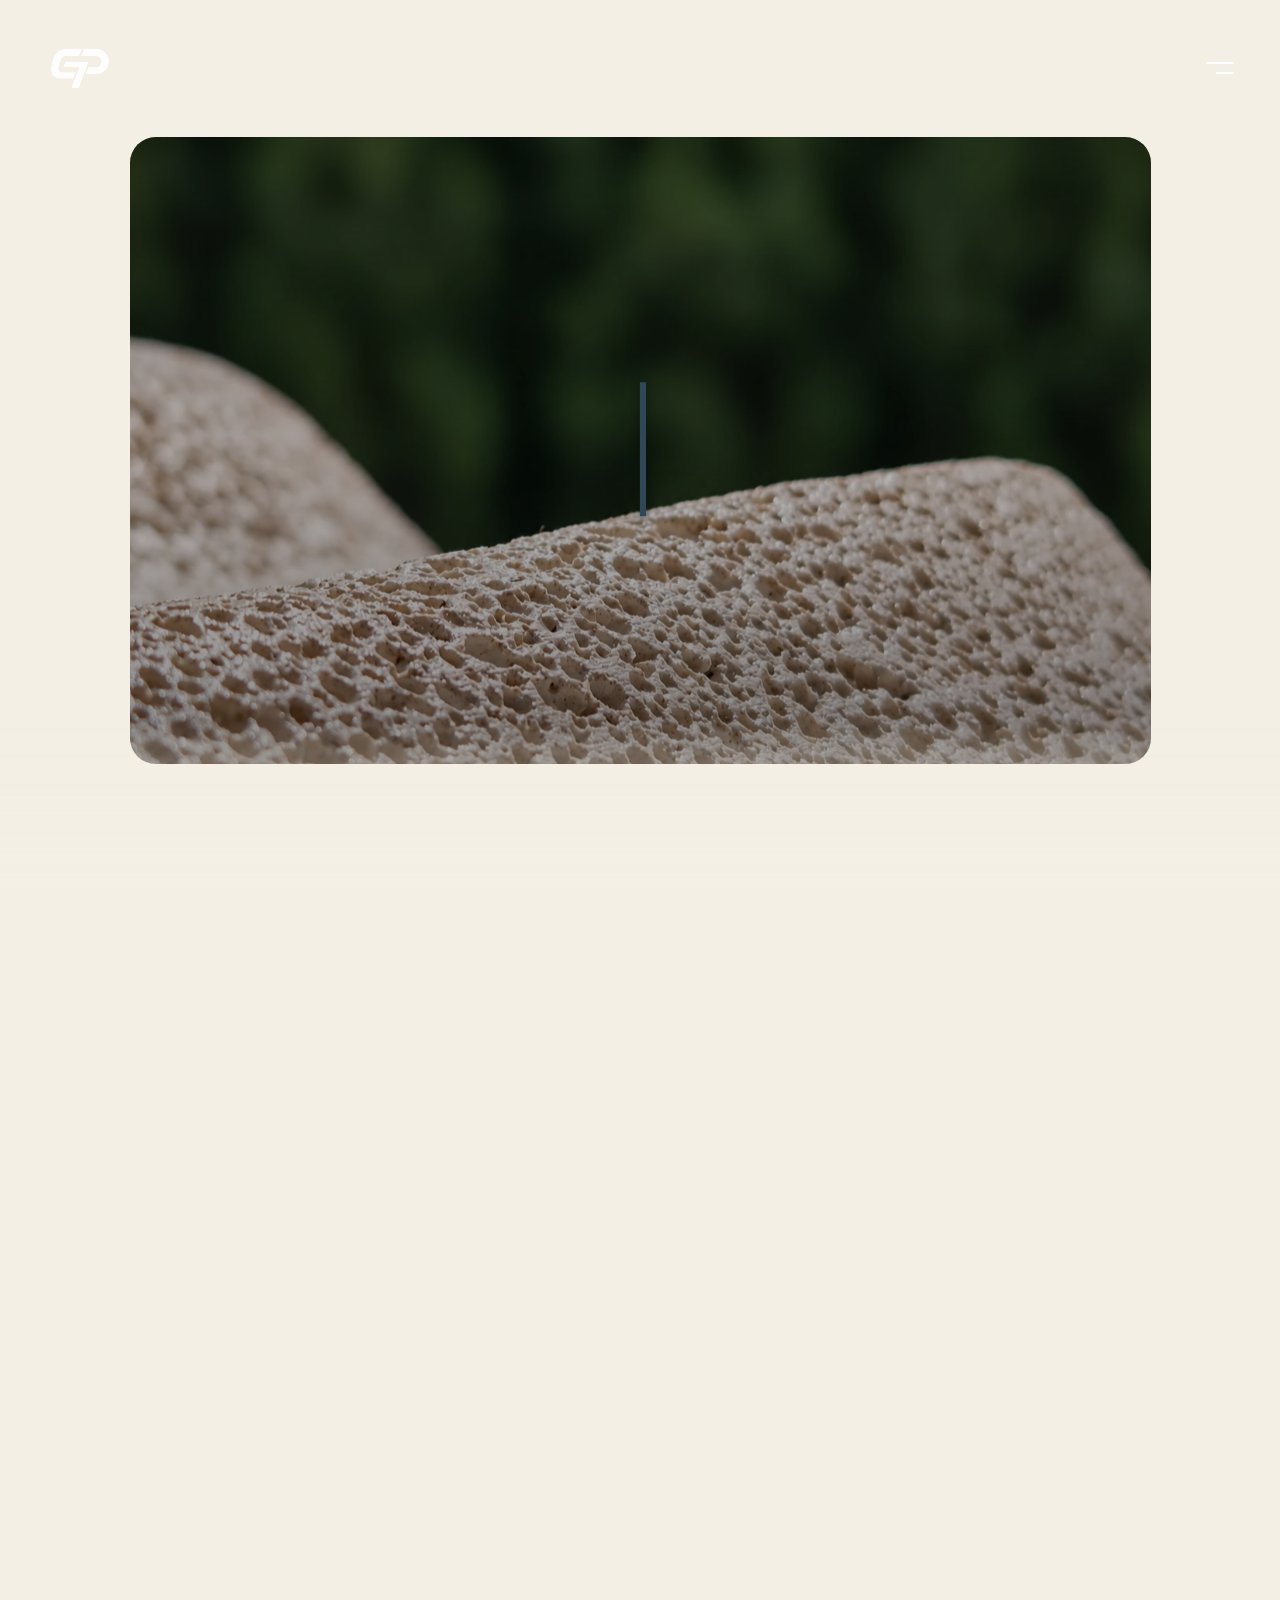
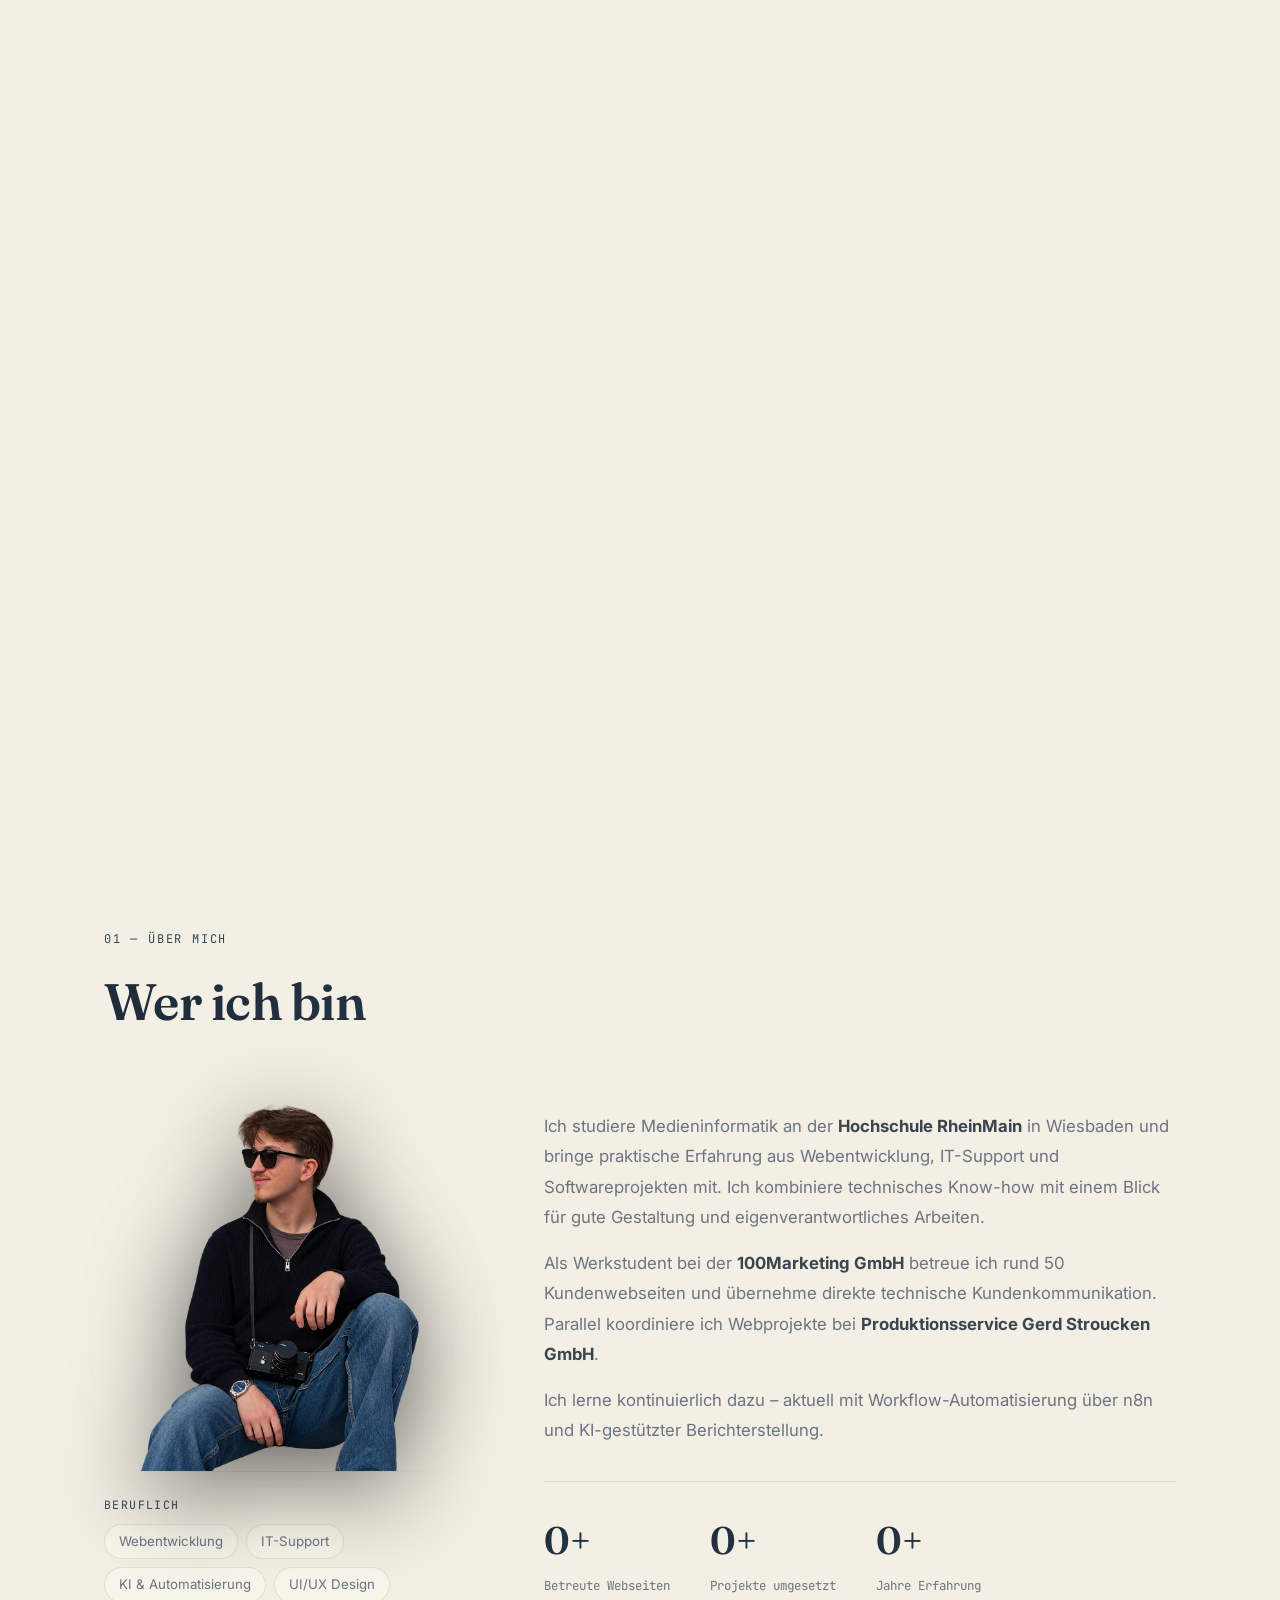
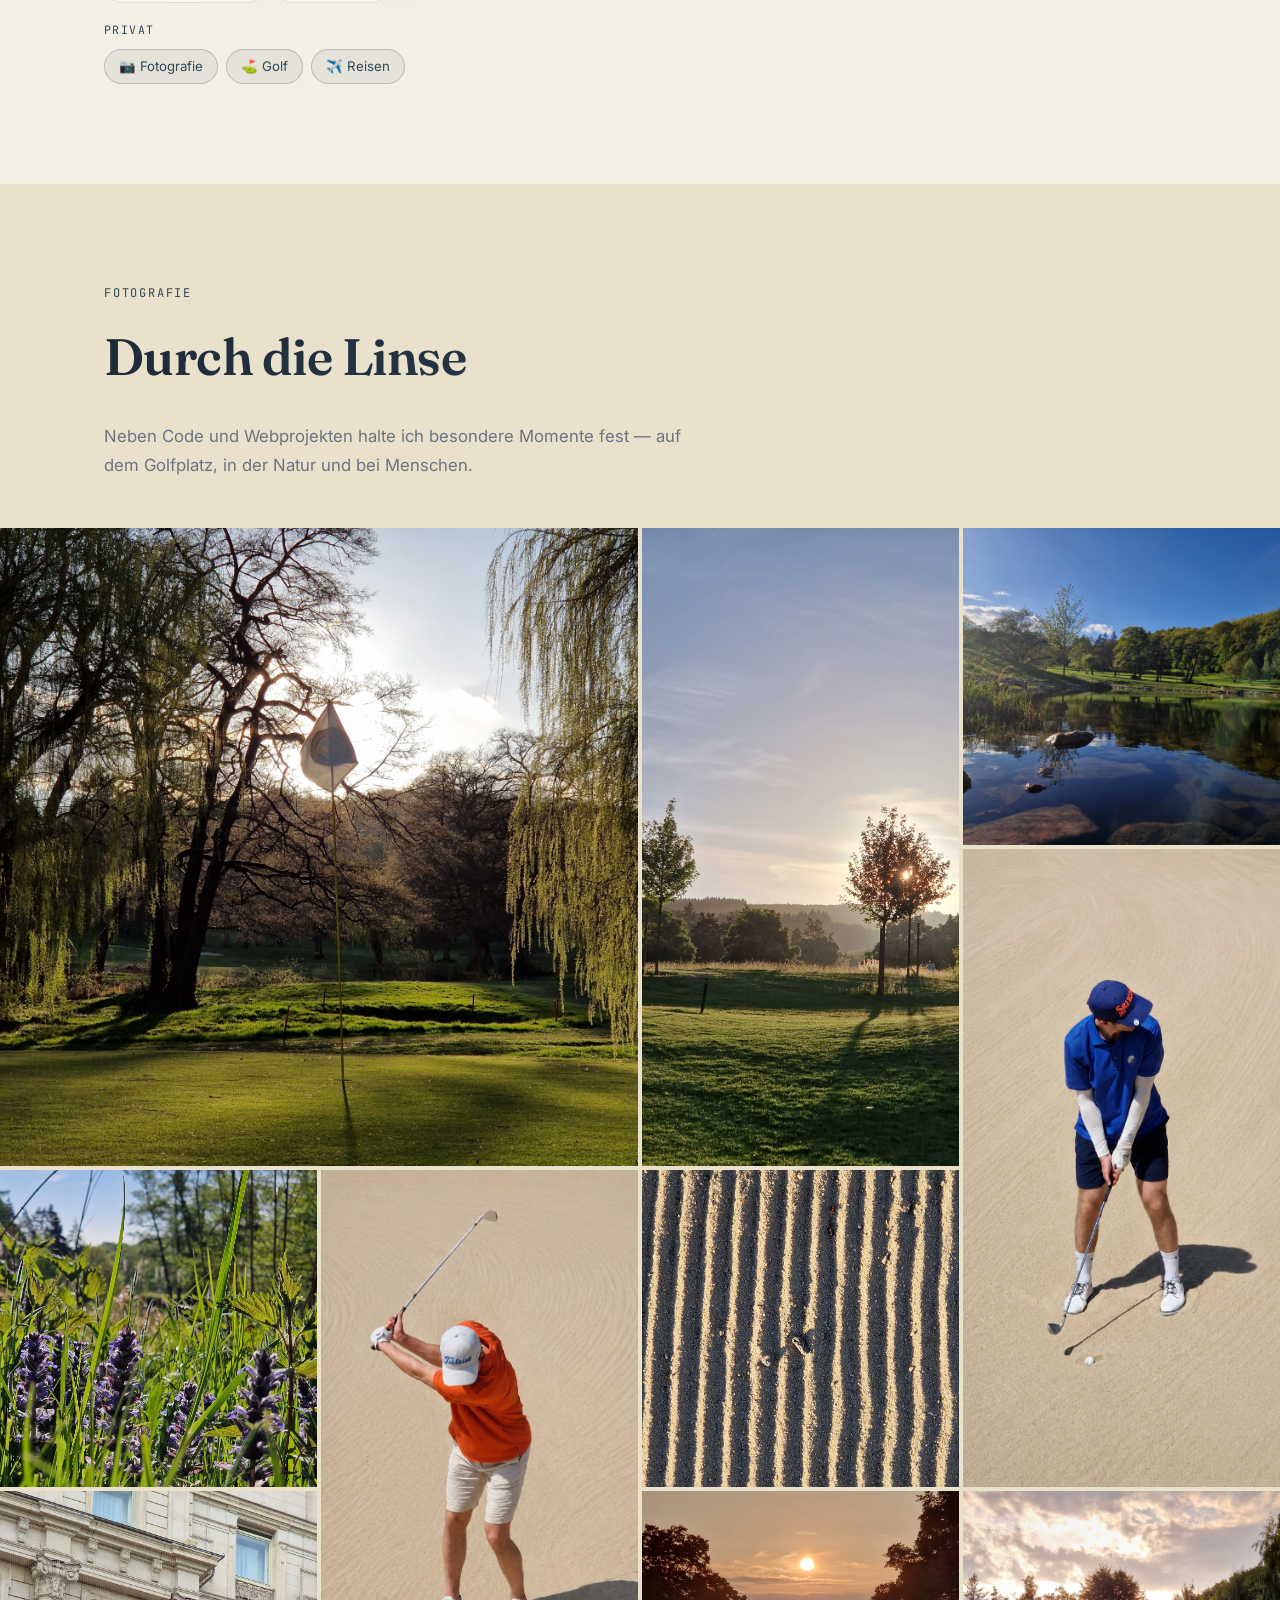
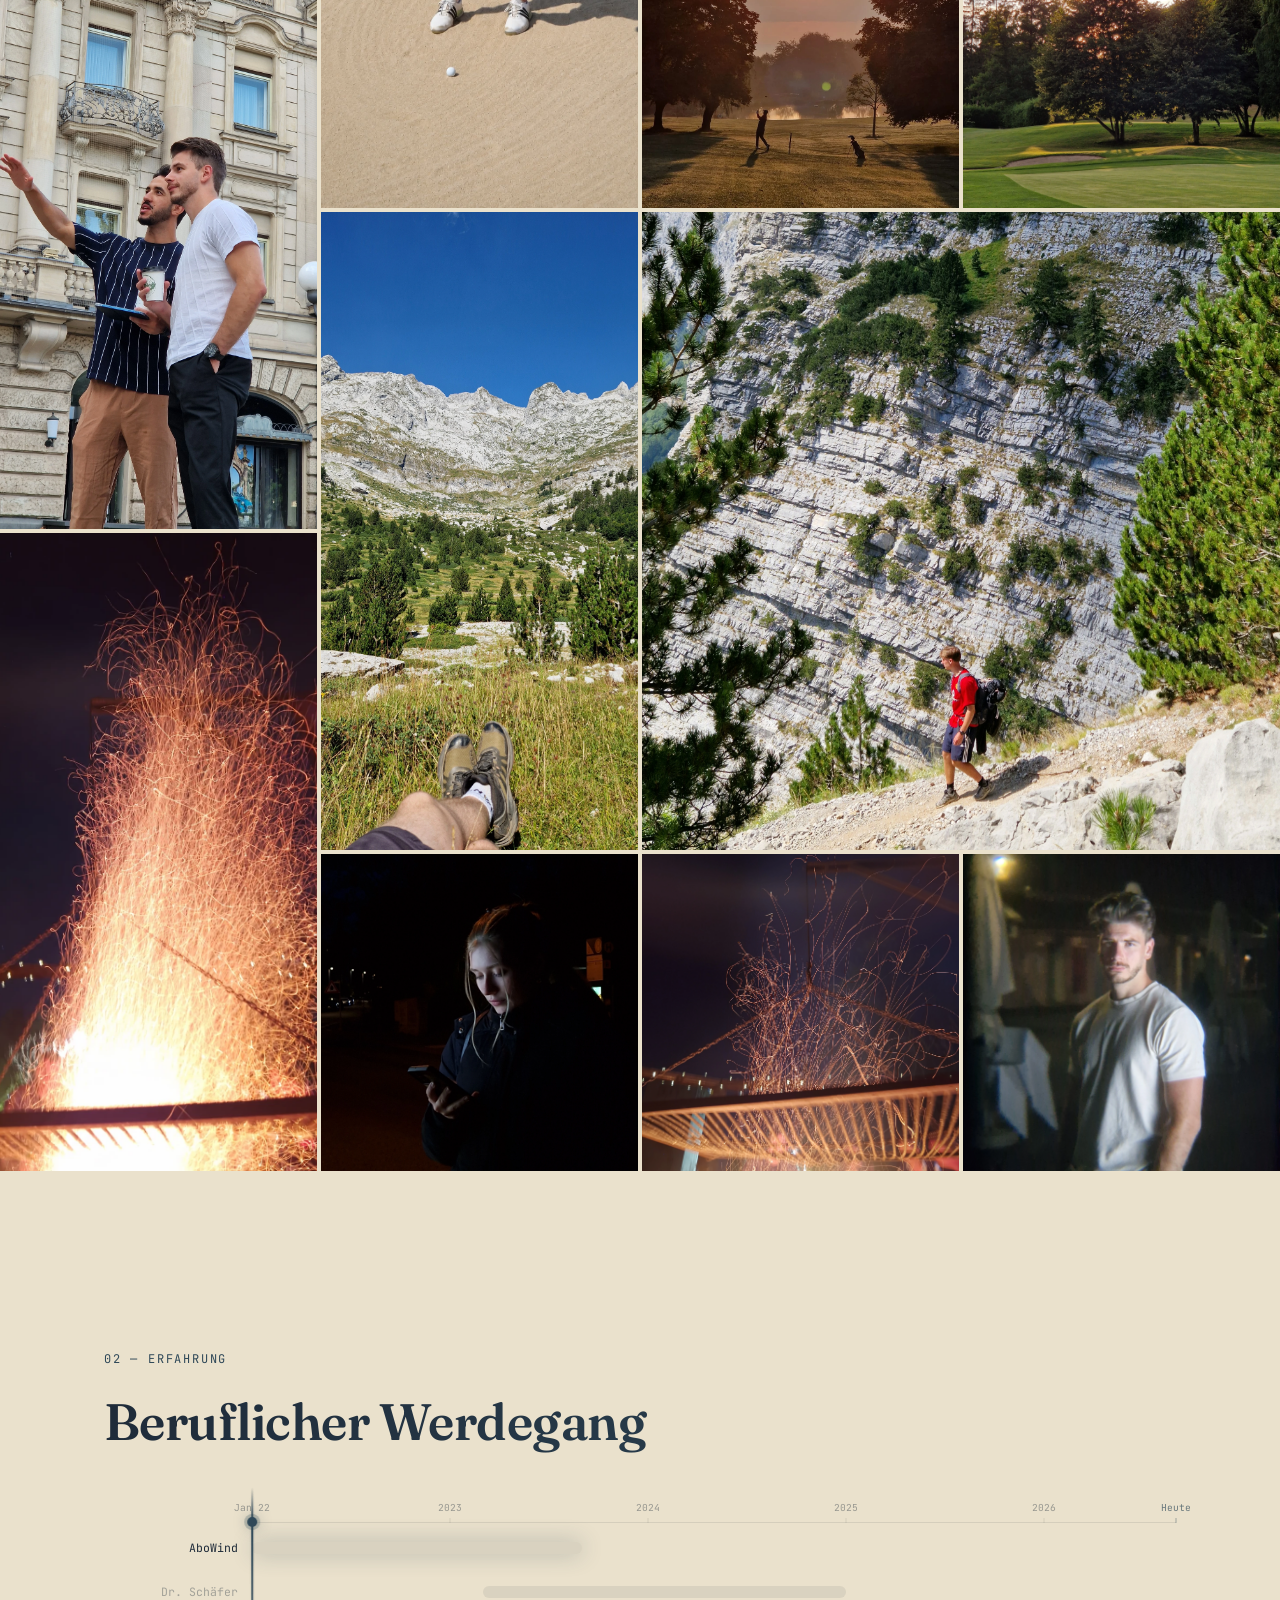
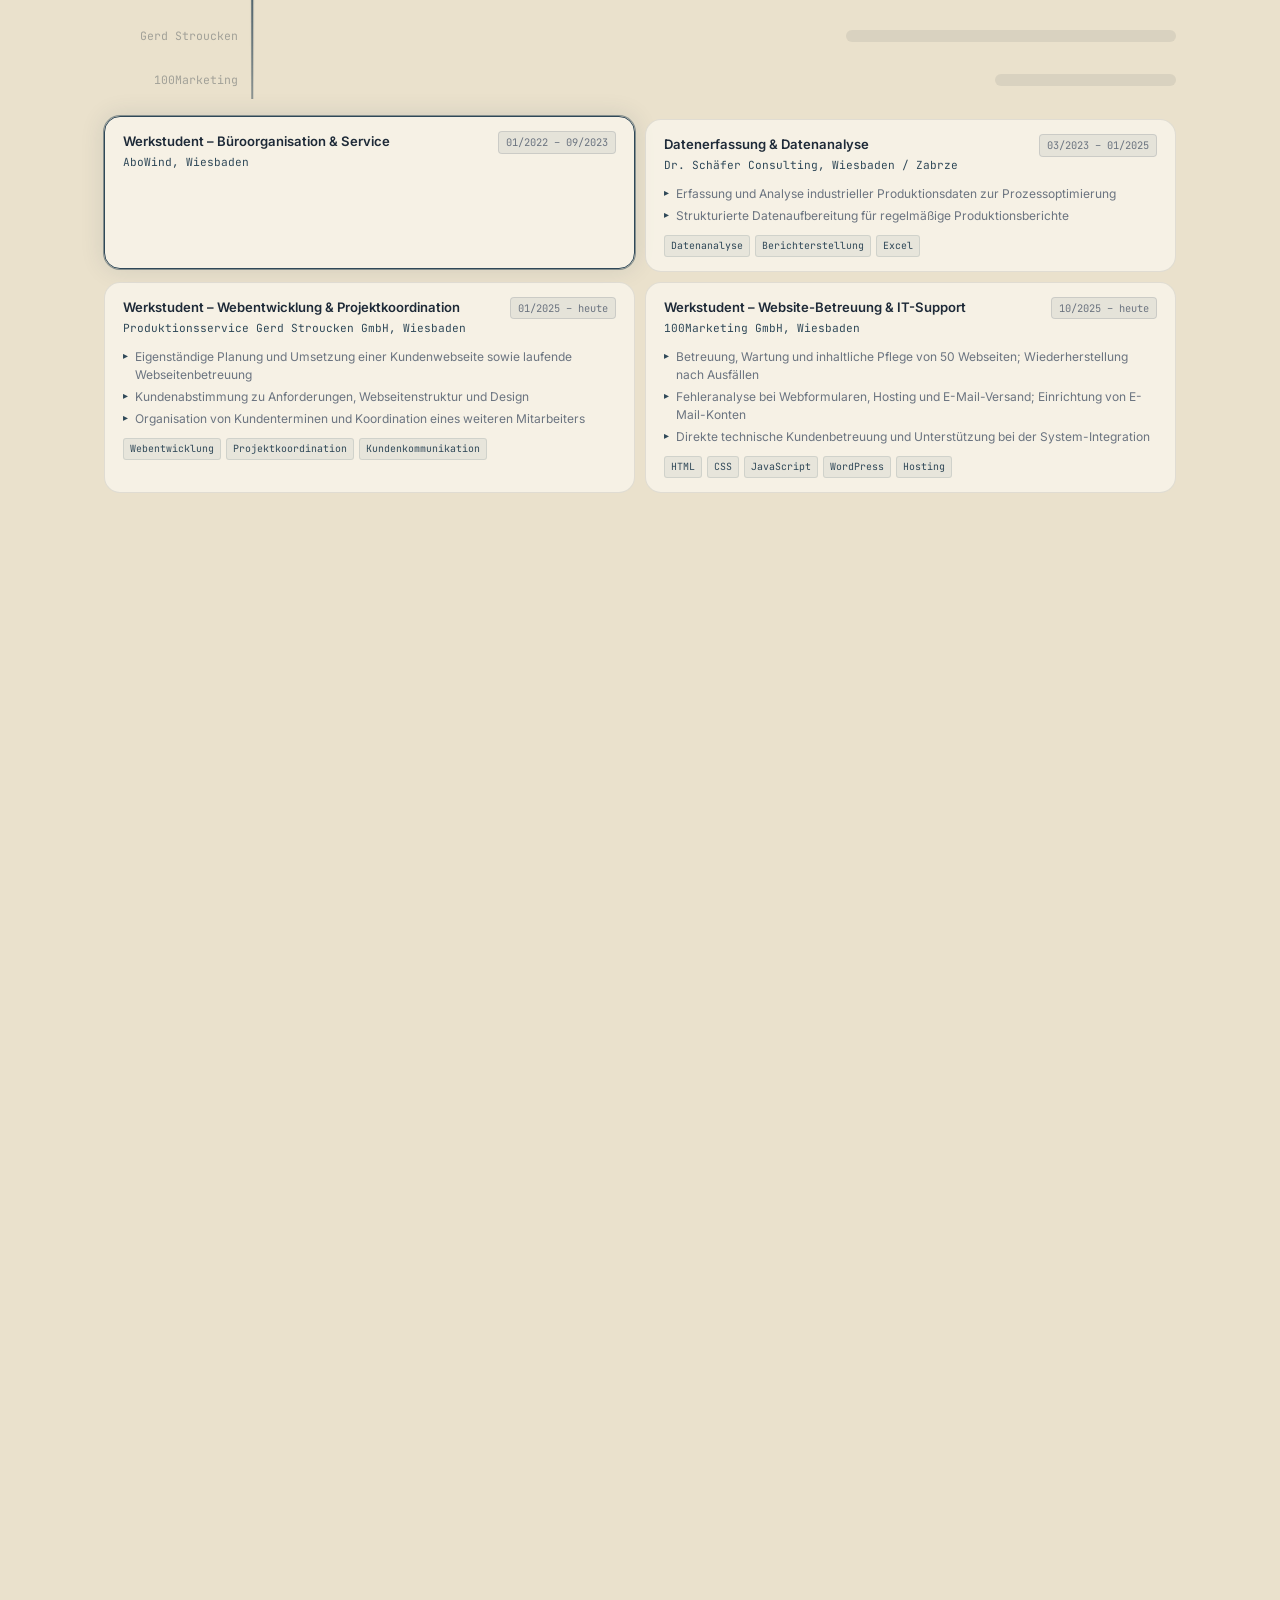
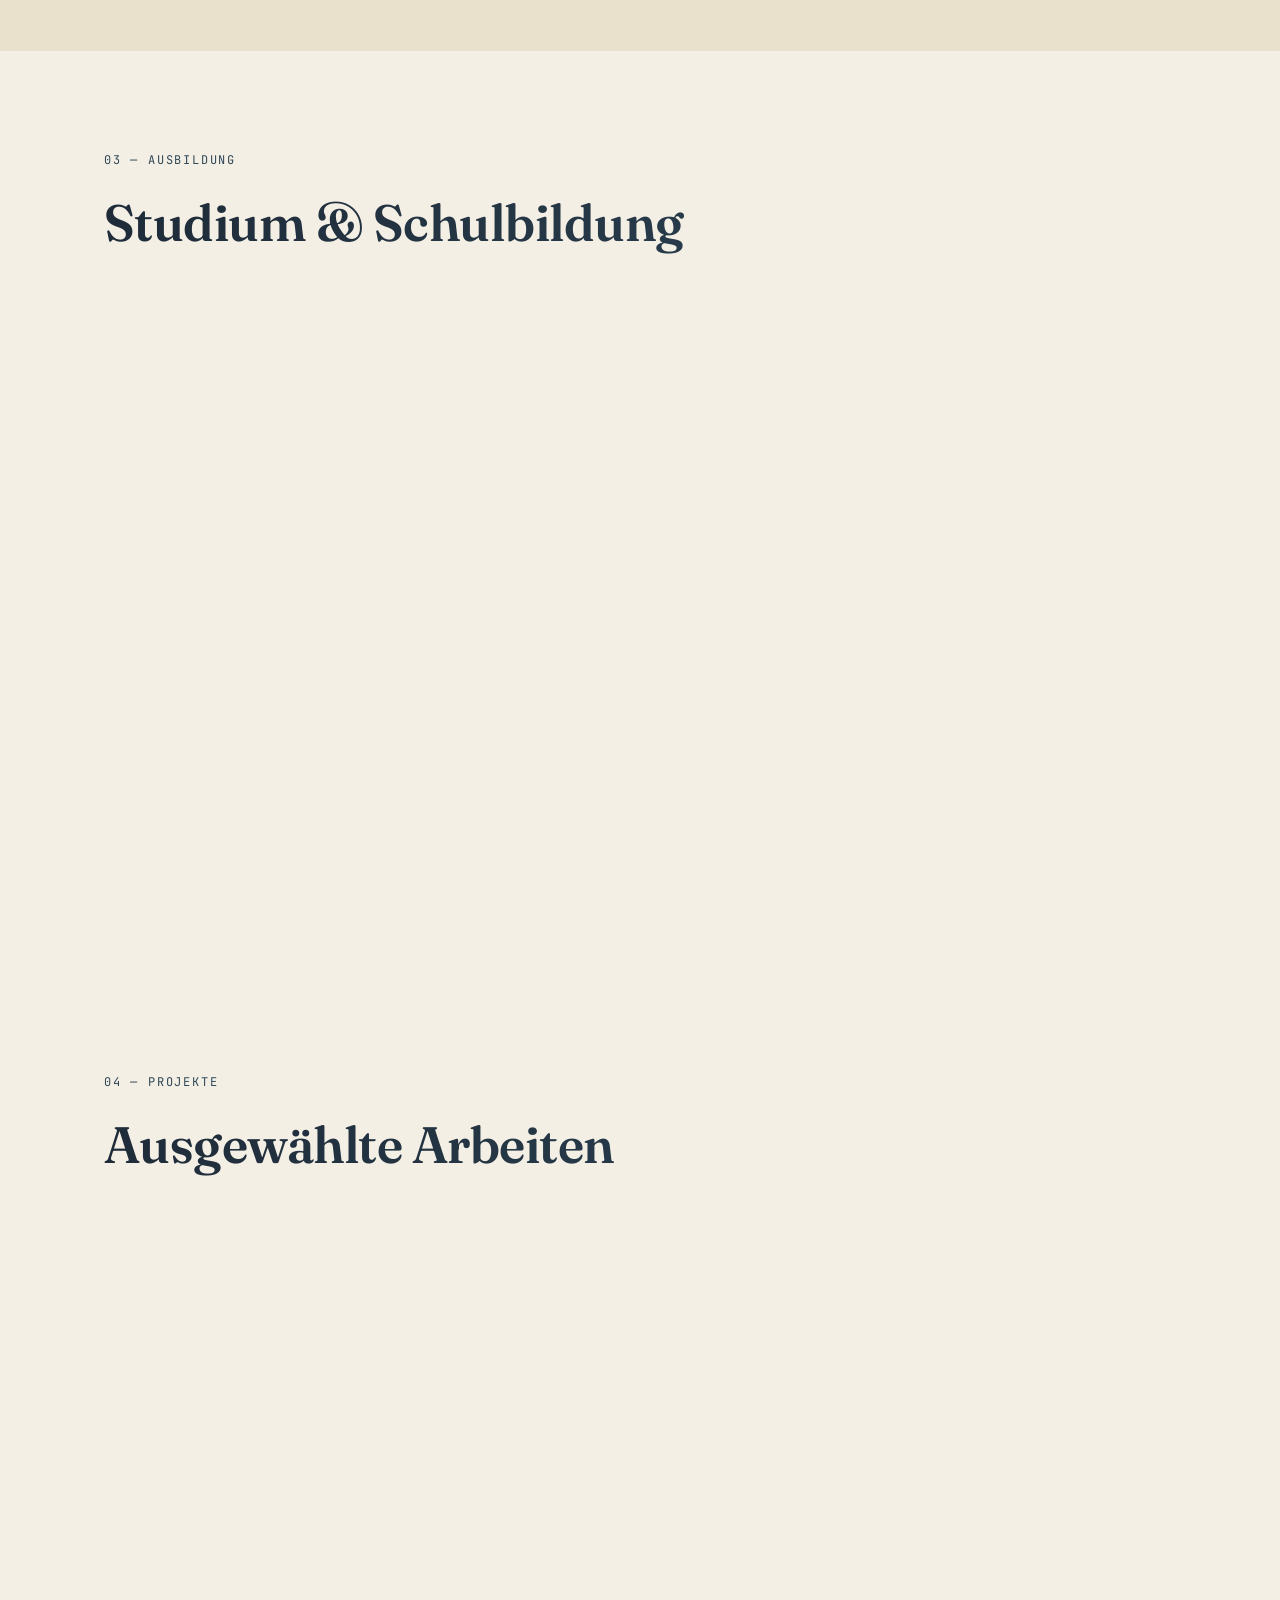
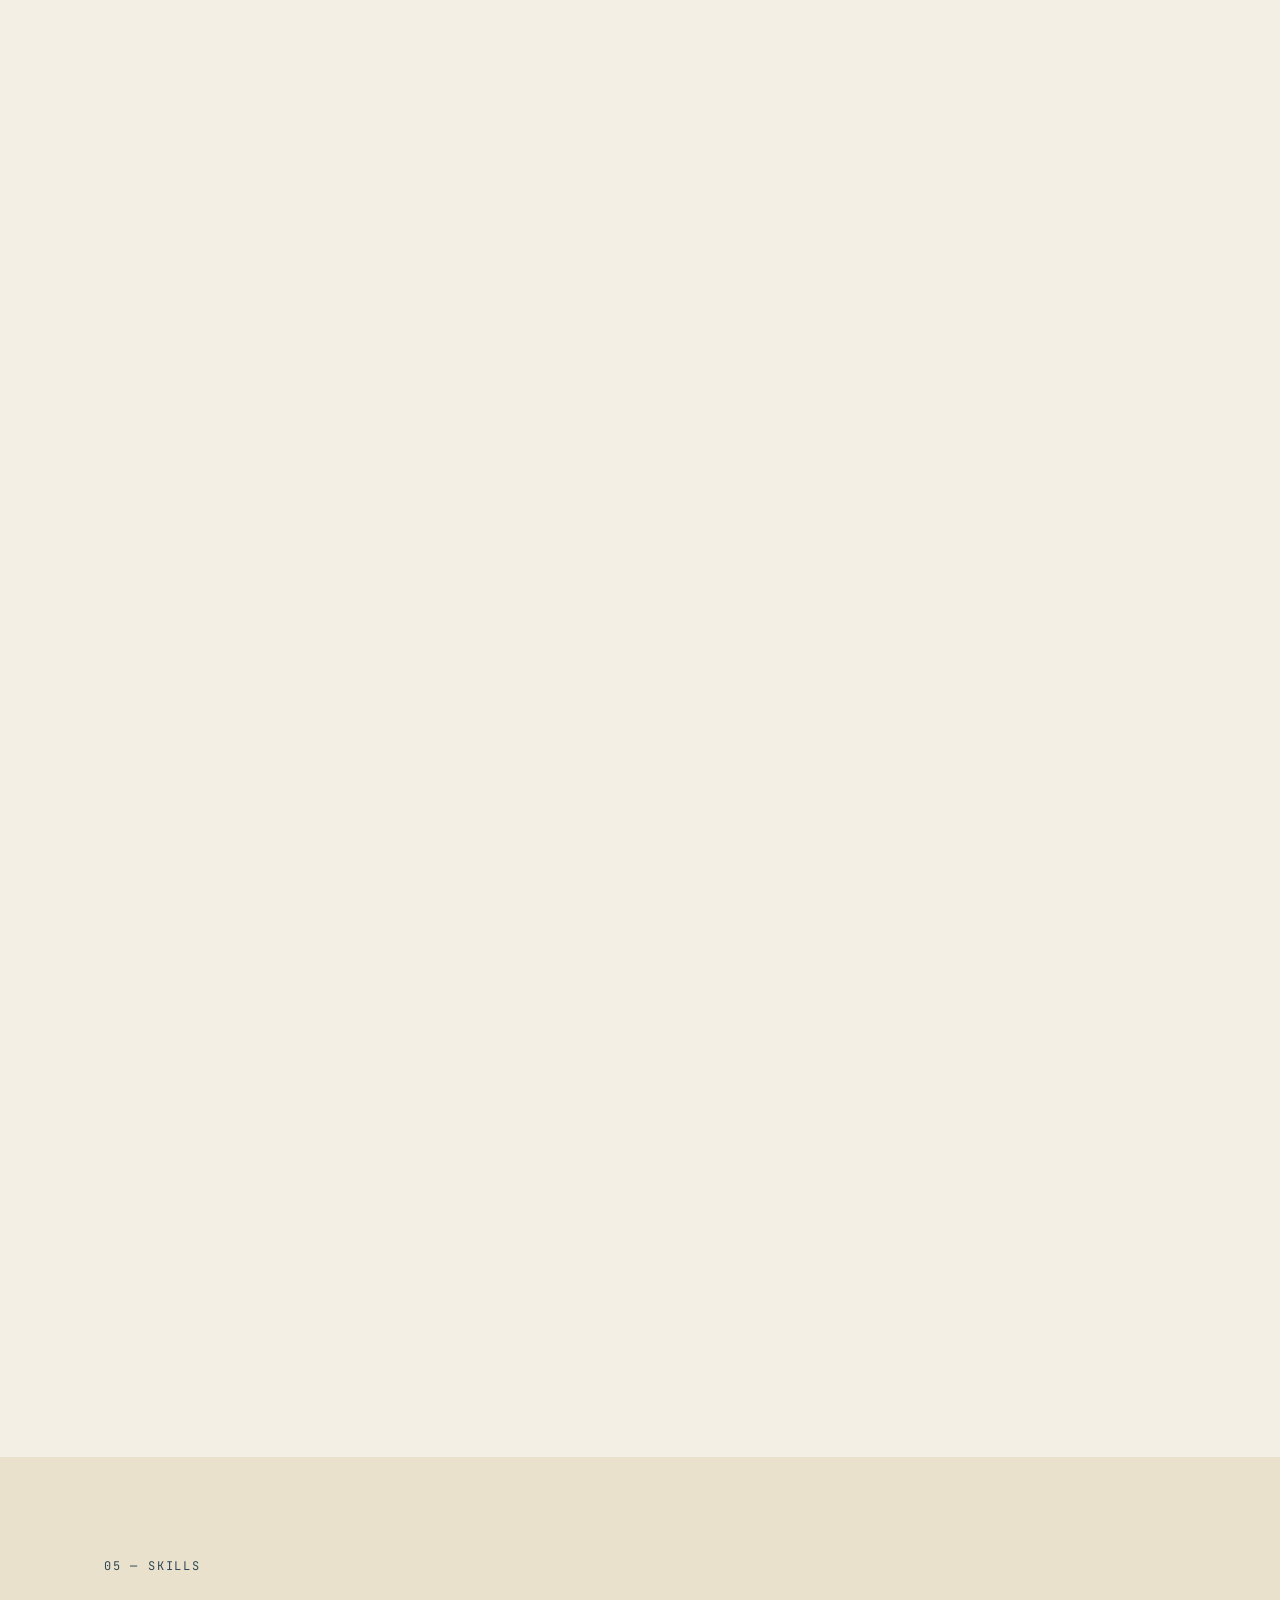
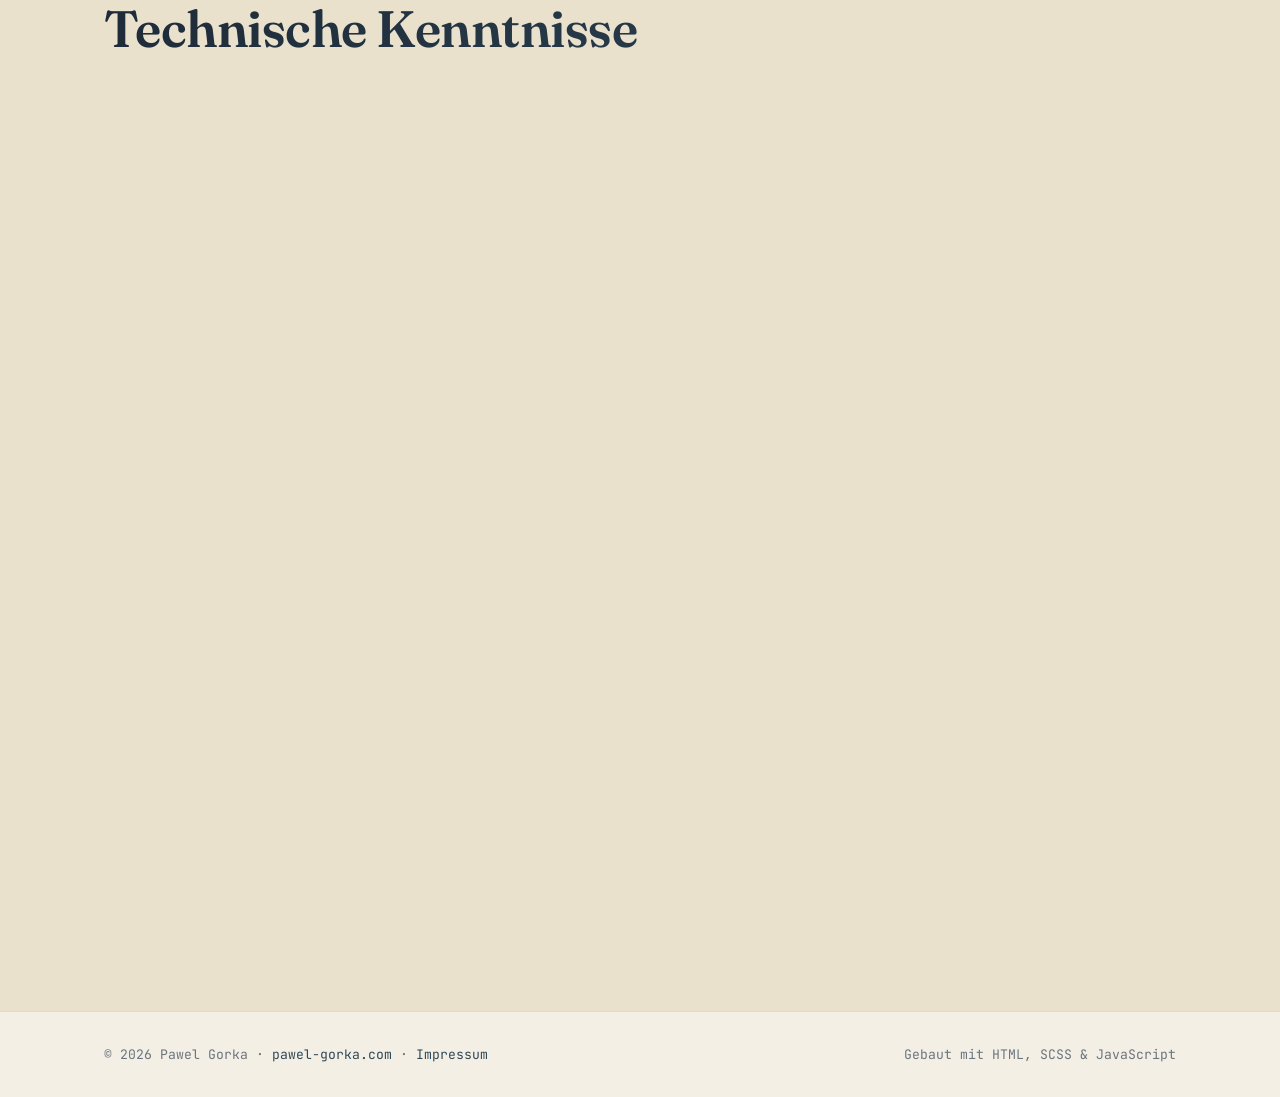
==== commit 6ffc9abe: "Add project subpages and demo video, update main pages Adds the projekte/ subpage set (Auszeichnungs" ====
--- a/index.html
+++ b/index.html
@@ -8,7 +8,7 @@
   <link rel="icon" type="image/webp" href="Bilder/Favicon.webp" />
   <link rel="preconnect" href="https://fonts.googleapis.com" />
   <link rel="preconnect" href="https://fonts.gstatic.com" crossorigin />
-  <link href="https://fonts.googleapis.com/css2?family=Inter:wght@300;400;500;600;700&family=JetBrains+Mono:wght@400;500&display=swap" rel="stylesheet" />
+  <link href="https://fonts.googleapis.com/css2?family=Fraunces:ital,wght@0,400;0,500;0,600;1,400&family=Inter:wght@300;400;500;600;700&family=JetBrains+Mono:wght@400;500&display=swap" rel="stylesheet" />
   <link rel="stylesheet" href="css/style.css" />
 </head>
 <body>
@@ -232,6 +232,8 @@
         <div class="htl">
           <!-- GANTT CHART -->
           <div class="htl__wrapper" id="htlWrapper">
+            <span class="htl__needle-echo htl__needle-echo--2" id="htlEcho2"></span>
+            <span class="htl__needle-echo htl__needle-echo--1" id="htlEcho1"></span>
             <div class="htl__needle" id="htlNeedle"></div>
 
             <!-- Year axis -->
@@ -239,12 +241,12 @@
               <div class="htl__cell htl__cell--label"></div>
               <div class="htl__cell htl__cell--track">
                 <div class="htl__axis-line"></div>
-                <span class="htl__yr" style="left:0%">Jan 22</span>
-                <span class="htl__yr" style="left:21.43%">2023</span>
-                <span class="htl__yr" style="left:42.86%">2024</span>
-                <span class="htl__yr" style="left:64.29%">2025</span>
-                <span class="htl__yr" style="left:85.71%">2026</span>
-                <span class="htl__yr htl__yr--now" style="left:100%">Heute</span>
+                <span class="htl__yr" style="left:0%">Jan 22<i class="htl__yr-ping"></i></span>
+                <span class="htl__yr" style="left:21.43%">2023<i class="htl__yr-ping"></i></span>
+                <span class="htl__yr" style="left:42.86%">2024<i class="htl__yr-ping"></i></span>
+                <span class="htl__yr" style="left:64.29%">2025<i class="htl__yr-ping"></i></span>
+                <span class="htl__yr" style="left:85.71%">2026<i class="htl__yr-ping"></i></span>
+                <span class="htl__yr htl__yr--now" style="left:100%">Heute<i class="htl__yr-ping"></i></span>
               </div>
             </div>
 
@@ -252,7 +254,7 @@
             <div class="htl__row" data-job="0">
               <div class="htl__cell htl__cell--label">AboWind</div>
               <div class="htl__cell htl__cell--track">
-                <div class="htl__bar" style="left:0%;width:35.71%"></div>
+                <div class="htl__bar" style="left:0%;width:35.71%"><div class="htl__bar-fill"></div></div>
               </div>
             </div>
 
@@ -260,7 +262,7 @@
             <div class="htl__row" data-job="1">
               <div class="htl__cell htl__cell--label">Dr. Schäfer</div>
               <div class="htl__cell htl__cell--track">
-                <div class="htl__bar" style="left:25%;width:39.29%"></div>
+                <div class="htl__bar" style="left:25%;width:39.29%"><div class="htl__bar-fill"></div></div>
               </div>
             </div>
 
@@ -268,7 +270,7 @@
             <div class="htl__row" data-job="2">
               <div class="htl__cell htl__cell--label">Gerd Stroucken</div>
               <div class="htl__cell htl__cell--track">
-                <div class="htl__bar" style="left:64.29%;width:35.71%"></div>
+                <div class="htl__bar" style="left:64.29%;width:35.71%"><div class="htl__bar-fill"></div></div>
               </div>
             </div>
 
@@ -276,7 +278,7 @@
             <div class="htl__row" data-job="3">
               <div class="htl__cell htl__cell--label">100Marketing</div>
               <div class="htl__cell htl__cell--track">
-                <div class="htl__bar" style="left:80.36%;width:19.64%"></div>
+                <div class="htl__bar" style="left:80.36%;width:19.64%"><div class="htl__bar-fill"></div></div>
               </div>
             </div>
           </div><!-- /htl__wrapper -->
@@ -428,6 +430,7 @@
         <div class="project-card project-card--featured reveal">
           <div class="project-card__badge">Featured</div>
           <div class="project-card__content">
+            <span class="project-card__index">01</span>
             <h3>Versicherungsverwaltung auf Google Cloud</h3>
             <p>Hochschulprojekt mit Anforderungen eines realen Kunden. Entwicklung einer Versicherungsverwaltung mit Kunden-, Makler- und Administratorrollen sowie Anmeldung über Google. Datenhaltung mit Cloud Firestore, Cloud Storage und Cloud SQL; Einsatz von Cloud Armor als Sicherheitskomponente.</p>
             <div class="project-card__tech">
@@ -435,12 +438,13 @@
             </div>
           </div>
           <div class="project-card__links">
-            <a href="https://www.youtube.com/watch?v=ndIPAbeJwZk" target="_blank" rel="noopener" class="btn btn--sm">▶ Demo ansehen</a>
+            <a href="projekte/versicherungsverwaltung.html" class="btn btn--sm btn--primary">Details ansehen →</a>
           </div>
         </div>
 
         <div class="project-card reveal">
           <div class="project-card__content">
+            <span class="project-card__index">02</span>
             <h3>Verbindungs- &amp; Buchungsportal</h3>
             <p>Webbasiertes Portal zur Auswahl und Buchung von Fahrverbindungen mit Start-, Einstiegs- und Zielort. Mit Live-Aktualisierung, Eingabevalidierung und Websicherheit.</p>
             <div class="project-card__tech">
@@ -448,52 +452,70 @@
             </div>
           </div>
           <div class="project-card__links">
+            <a href="projekte/webanwendungen.html" class="btn btn--sm btn--primary">Details ansehen →</a>
             <a href="https://github.com/Gorek21/Webanwendungen2024" target="_blank" rel="noopener" class="btn btn--sm btn--ghost">GitHub →</a>
           </div>
         </div>
 
         <div class="project-card reveal">
           <div class="project-card__content">
+            <span class="project-card__index">03</span>
             <h3>Gestengesteuertes digitales Kochbuch</h3>
             <p>Software zur Hand- und Gestenerkennung mit Kamera und Projektor zur Steuerung einer projizierten Benutzeroberfläche. Anwendung auf Kochanleitungen für berührungslose, hygienische Bedienung.</p>
             <div class="project-card__tech">
               <span>Mensch-Computer-Interaktion</span><span>Gestenerkennung</span><span>Kamera</span><span>Projektor</span>
             </div>
           </div>
+          <div class="project-card__links">
+            <a href="projekte/kochbuch.html" class="btn btn--sm btn--primary">Details ansehen →</a>
+          </div>
         </div>
 
         <div class="project-card reveal">
           <div class="project-card__content">
+            <span class="project-card__index">04</span>
             <h3>Raumplanungssoftware</h3>
             <p>Mitentwicklung einer Anwendung zur maßgenauen Einrichtung von Räumen mit unterschiedlichen Raumformen und Möbelgrößen. Objektplatzierung und -rotation, Kollisionserkennung sowie Stapelung geeigneter Objekte.</p>
             <div class="project-card__tech">
               <span>Java</span><span>OOP</span><span>GUI</span><span>Teamarbeit</span>
             </div>
           </div>
+          <div class="project-card__links">
+            <a href="projekte/raumplanung.html" class="btn btn--sm btn--primary">Details ansehen →</a>
+          </div>
         </div>
 
         <div class="project-card reveal">
           <div class="project-card__content">
+            <span class="project-card__index">05</span>
             <h3>Spieleentwicklung im Scrum-Team</h3>
             <p>Gemeinsame Entwicklung eines Spiels nach Scrum-Methodik in einem elfköpfigen Entwicklungsteam mit wöchentlichen Abstimmungen zum Entwicklungsfortschritt.</p>
             <div class="project-card__tech">
               <span>Scrum</span><span>Teamarbeit</span><span>Java</span><span>Softwareprojekt</span>
             </div>
           </div>
+          <div class="project-card__links">
+            <a href="projekte/scrum-spiel.html" class="btn btn--sm btn--primary">Details ansehen →</a>
+          </div>
         </div>
 
         <div class="project-card reveal">
           <div class="project-card__content">
+            <span class="project-card__index">06</span>
             <h3>MP3-Player mit grafischer Benutzeroberfläche</h3>
             <p>Eigenständige Entwicklung eines MP3-Players in Java mit Musikwiedergabe und übersichtlich gestalteter grafischer Benutzeroberfläche.</p>
             <div class="project-card__tech">
               <span>Java</span><span>GUI</span><span>Audio API</span>
             </div>
           </div>
+          <div class="project-card__links">
+            <a href="projekte/mp3-player.html" class="btn btn--sm btn--primary">Details ansehen →</a>
+          </div>
         </div>
 
         <div class="project-card reveal">
           <div class="project-card__content">
+            <span class="project-card__index">07</span>
             <h3>Animationsvideo – Hochschulprojekt</h3>
             <p>Nicht-kommerzielles Animationsvideo, produziert im Rahmen des Medieninformatikstudiums. Konzeption, Gestaltung und Umsetzung mit Adobe After Effects.</p>
             <div class="project-card__tech">
@@ -501,12 +523,14 @@
             </div>
           </div>
           <div class="project-card__links">
-            <a href="https://youtu.be/oCWDWFceSTA" target="_blank" rel="noopener" class="btn btn--sm">▶ Video ansehen</a>
+            <a href="projekte/animationsvideo.html" class="btn btn--sm btn--primary">Details ansehen →</a>
+            <a href="https://youtu.be/oCWDWFceSTA" target="_blank" rel="noopener" class="btn btn--sm btn--ghost">▶ Video</a>
           </div>
         </div>
 
         <div class="project-card reveal">
           <div class="project-card__content">
+            <span class="project-card__index">08</span>
             <h3>Auszeichnungssprachen – Studiumswebseite</h3>
             <p>Universitätsmodul in dem HTML, SCSS, CSS und JavaScript erlernt und direkt angewendet wurden. Ergebnis ist eine vollständige mehrseitige Webseite zum Thema Medieninformatikstudium an der Hochschule RheinMain.</p>
             <div class="project-card__tech">
@@ -514,6 +538,7 @@
             </div>
           </div>
           <div class="project-card__links">
+            <a href="projekte/auszeichnungssprachen.html" class="btn btn--sm btn--primary">Details ansehen →</a>
             <a href="Auszeichungssprachen/MeinStudium.html" class="btn btn--sm btn--ghost">Seite ansehen →</a>
           </div>
         </div>
--- a/css/style.css
+++ b/css/style.css
@@ -12,8 +12,8 @@
 
 body {
   font-family: "Inter", sans-serif;
-  background: #0a0a0f;
-  color: #e2e8f0;
+  background: #F4EFE4;
+  color: #3A4550;
   line-height: 1.6;
   overflow-x: hidden;
   -webkit-font-smoothing: antialiased;
@@ -55,13 +55,13 @@
   scroll-margin-top: 120px;
 }
 .section--dark {
-  background: #0f0f1a;
+  background: #EAE1CC;
 }
 
 .section__label {
   font-family: "JetBrains Mono", monospace;
   font-size: 0.75rem;
-  color: #6366f1;
+  color: #2F4858;
   letter-spacing: 0.15em;
   text-transform: uppercase;
   display: block;
@@ -69,10 +69,12 @@
 }
 
 .section__title {
-  font-size: clamp(2rem, 4vw, 3rem);
-  font-weight: 700;
+  font-family: "Fraunces", serif;
+  font-size: clamp(2.2rem, 4vw, 3.2rem);
+  font-weight: 600;
+  letter-spacing: -0.01em;
   margin-bottom: 60px;
-  background: linear-gradient(135deg, #ffffff 0%, #a78bfa 100%);
+  background: linear-gradient(135deg, #1E2A38 0%, #2F4858 100%);
   -webkit-background-clip: text;
   -webkit-text-fill-color: transparent;
   background-clip: text;
@@ -92,21 +94,21 @@
   font-family: "Inter", sans-serif;
 }
 .btn--primary {
-  background: linear-gradient(135deg, #6366f1, #a78bfa);
+  background: linear-gradient(135deg, #2F4858, rgb(43.6852146264%, 48.9803921569%, 54.2755696873%));
   color: #ffffff;
 }
 .btn--primary:hover {
   transform: translateY(-2px);
-  box-shadow: 0 8px 30px rgba(99, 102, 241, 0.4);
+  box-shadow: 0 8px 30px rgba(47, 72, 88, 0.4);
 }
 .btn--ghost {
   background: transparent;
-  color: #e2e8f0;
-  border: 1px solid rgba(255, 255, 255, 0.08);
+  color: #3A4550;
+  border: 1px solid rgba(30, 42, 56, 0.1);
 }
 .btn--ghost:hover {
-  border-color: #6366f1;
-  color: #6366f1;
+  border-color: #2F4858;
+  color: #2F4858;
   transform: translateY(-2px);
 }
 .btn--sm {
@@ -136,7 +138,7 @@
   border-bottom: 1px solid transparent;
 }
 .nav.scrolled .nav__bar {
-  background: rgba(10, 10, 15, 0.88);
+  background: rgba(30, 42, 56, 0.9);
   backdrop-filter: blur(18px);
   border-bottom-color: rgba(255, 255, 255, 0.08);
 }
@@ -195,7 +197,7 @@
 .nav__overlay {
   position: fixed;
   inset: 0;
-  background: rgba(10, 10, 15, 0.97);
+  background: rgba(30, 42, 56, 0.97);
   backdrop-filter: blur(14px);
   display: flex;
   align-items: center;
@@ -227,10 +229,11 @@
 }
 .nav__stagger a {
   display: block;
+  font-family: "Fraunces", serif;
   font-size: clamp(2.8rem, 6vw, 5.5rem);
-  font-weight: 700;
-  color: rgba(226, 232, 240, 0.85);
-  letter-spacing: -0.03em;
+  font-weight: 500;
+  color: rgba(255, 255, 255, 0.88);
+  letter-spacing: -0.02em;
   line-height: 1.2;
   padding: 4px 0;
   padding-left: 0;
@@ -239,7 +242,7 @@
   transition: transform 0.7s cubic-bezier(0.23, 1, 0.32, 1) calc(var(--i) * 75ms), opacity 0.7s ease calc(var(--i) * 75ms), color 0.25s ease 0ms, padding-left 0.35s cubic-bezier(0.23, 1, 0.32, 1) 0ms;
 }
 .nav__stagger a:hover {
-  color: #a78bfa;
+  color: #ADB5BD;
   padding-left: 24px;
 }
 .nav__overlay.open .nav__stagger a {
@@ -258,7 +261,7 @@
   font-family: "JetBrains Mono", monospace;
   font-size: 0.78rem;
   font-weight: 500;
-  color: #64748b;
+  color: rgba(255, 255, 255, 0.55);
   letter-spacing: 0.08em;
   text-transform: uppercase;
   display: flex;
@@ -305,7 +308,7 @@
   position: sticky;
   top: 0;
   height: 100vh;
-  background: #0a0a0f;
+  background: #F4EFE4;
   display: flex;
   align-items: center;
   justify-content: center;
@@ -318,7 +321,7 @@
   left: 0;
   right: 0;
   height: 180px;
-  background: linear-gradient(to bottom, transparent 0%, rgba(10, 10, 15, 0.5) 45%, rgba(10, 10, 15, 0.88) 75%, #0a0a0f 100%);
+  background: linear-gradient(to bottom, transparent 0%, rgba(244, 239, 228, 0.5) 45%, rgba(244, 239, 228, 0.88) 75%, #F4EFE4 100%);
   pointer-events: none;
   z-index: 50;
 }
@@ -330,7 +333,7 @@
   height: 70vh;
   border-radius: 30px;
   padding: 1.5px;
-  background: radial-gradient(500px circle at var(--glow-x, 50%) var(--glow-y, 50%), rgba(167, 139, 250, calc(var(--glow-intensity, 0) * var(--glow-expand-opacity, 1) * 0.95)) 0%, rgba(99, 102, 241, calc(var(--glow-intensity, 0) * var(--glow-expand-opacity, 1) * 0.65)) 35%, transparent 70%);
+  background: radial-gradient(500px circle at var(--glow-x, 50%) var(--glow-y, 50%), rgba(173, 181, 189, calc(var(--glow-intensity, 0) * var(--glow-expand-opacity, 1) * 0.95)) 0%, rgba(47, 72, 88, calc(var(--glow-intensity, 0) * var(--glow-expand-opacity, 1) * 0.65)) 35%, transparent 70%);
 }
 
 .hero-box {
@@ -402,7 +405,7 @@
   text-shadow: 0 2px 12px rgba(0, 0, 0, 0.5);
 }
 .hero-welcome__cur {
-  color: #6366f1;
+  color: #2F4858;
   animation: blink 1s step-end infinite;
   font-weight: 300;
   margin-left: 1px;
@@ -423,7 +426,7 @@
 .hero-welcome__scroll-line {
   width: 1px;
   height: 28px;
-  background: linear-gradient(rgba(99, 102, 241, 0.8), transparent);
+  background: linear-gradient(rgba(47, 72, 88, 0.8), transparent);
   animation: scrollLine 2s ease-in-out infinite;
 }
 
@@ -445,26 +448,27 @@
 .hero__greeting {
   font-family: "JetBrains Mono", monospace;
   font-size: 1rem;
-  color: #6366f1;
+  color: #2F4858;
   margin-bottom: 16px;
   letter-spacing: 0.1em;
 }
 
 .hero__name {
+  font-family: "Fraunces", serif;
   font-size: clamp(3rem, 8vw, 6rem);
-  font-weight: 700;
+  font-weight: 500;
   line-height: 1.05;
-  letter-spacing: -0.03em;
+  letter-spacing: -0.02em;
   color: #ffffff;
   margin-bottom: 28px;
 }
 .hero__name-dot {
-  color: #6366f1;
+  color: #2F4858;
 }
 
 .hero__tagline {
   font-size: clamp(1rem, 2.2vw, 1.35rem);
-  color: #64748b;
+  color: #6B7480;
   line-height: 1.75;
   max-width: 620px;
   margin-bottom: 44px;
@@ -493,6 +497,26 @@
   100% {
     opacity: 0;
     transform: scaleY(0.5) translateY(12px);
+  }
+}
+@keyframes htlYrPing {
+  0% {
+    transform: translate(-50%, 50%) scale(0.5);
+    opacity: 0.8;
+    box-shadow: 0 0 0 0 rgba(47, 72, 88, 0.5);
+  }
+  100% {
+    transform: translate(-50%, 50%) scale(3.4);
+    opacity: 0;
+    box-shadow: 0 0 0 10px rgba(47, 72, 88, 0);
+  }
+}
+@keyframes htlCardSweep {
+  from {
+    left: -60%;
+  }
+  to {
+    left: 130%;
   }
 }
 .about__main {
@@ -525,14 +549,14 @@
 .about__divider {
   width: 100%;
   height: 1px;
-  background: linear-gradient(to right, transparent, rgba(255, 255, 255, 0.08), transparent);
+  background: linear-gradient(to right, transparent, rgba(30, 42, 56, 0.1), transparent);
   margin: 0 0 24px 0;
   flex-shrink: 0;
 }
 .about__portrait-glow {
   position: absolute;
   inset: 10% 5%;
-  background: radial-gradient(ellipse at 50% 70%, rgba(99, 102, 241, 0.28) 0%, transparent 70%);
+  background: radial-gradient(ellipse at 50% 70%, rgba(47, 72, 88, 0.28) 0%, transparent 70%);
   filter: blur(40px);
   z-index: 0;
 }
@@ -550,13 +574,13 @@
   padding-top: 8px;
 }
 .about__text p {
-  color: #64748b;
+  color: #6B7480;
   margin-bottom: 16px;
   font-size: 1.05rem;
   line-height: 1.8;
 }
 .about__text p strong {
-  color: #e2e8f0;
+  color: #3A4550;
 }
 .about__text p:last-child {
   margin-bottom: 0;
@@ -574,7 +598,7 @@
 .about__interests-label {
   font-family: "JetBrains Mono", monospace;
   font-size: 0.72rem;
-  color: #6366f1;
+  color: #2F4858;
   letter-spacing: 0.12em;
   text-transform: uppercase;
 }
@@ -586,23 +610,23 @@
 .about__chip {
   display: inline-block;
   padding: 6px 14px;
-  border: 1px solid rgba(255, 255, 255, 0.08);
+  border: 1px solid rgba(30, 42, 56, 0.1);
   border-radius: 100px;
   font-size: 0.83rem;
-  color: #64748b;
-  background: rgba(20, 20, 32, 0.6);
+  color: #6B7480;
+  background: rgba(251, 248, 239, 0.6);
 }
 .about__chip--hobby {
-  border-color: rgba(167, 139, 250, 0.3);
-  color: #a78bfa;
-  background: rgba(99, 102, 241, 0.07);
+  border-color: rgba(47, 72, 88, 0.25);
+  color: #2F4858;
+  background: rgba(47, 72, 88, 0.07);
 }
 .about__stats {
   display: flex;
   gap: 40px;
   flex-wrap: wrap;
   padding-top: 28px;
-  border-top: 1px solid rgba(255, 255, 255, 0.08);
+  border-top: 1px solid rgba(30, 42, 56, 0.1);
 }
 .about__stat {
   display: flex;
@@ -610,9 +634,10 @@
   gap: 4px;
 }
 .about__stat-num {
-  font-size: 2.2rem;
-  font-weight: 700;
-  background: linear-gradient(135deg, #ffffff, #a78bfa);
+  font-family: "Fraunces", serif;
+  font-size: 2.4rem;
+  font-weight: 600;
+  background: linear-gradient(135deg, #1E2A38, #2F4858);
   -webkit-background-clip: text;
   -webkit-text-fill-color: transparent;
   background-clip: text;
@@ -622,13 +647,13 @@
 }
 .about__stat-label {
   font-size: 0.78rem;
-  color: #64748b;
+  color: #6B7480;
   font-family: "JetBrains Mono", monospace;
 }
 
 .gallery__intro {
   font-size: 1.05rem;
-  color: #64748b;
+  color: #6B7480;
   line-height: 1.75;
   max-width: 580px;
   margin-top: -36px;
@@ -656,7 +681,7 @@
 .gallery__wall-item {
   overflow: hidden;
   cursor: pointer;
-  background: #141420;
+  background: #FBF8EF;
 }
 .gallery__wall-item img {
   width: 100%;
@@ -739,7 +764,7 @@
 }
 
 .experience {
-  background: #0f0f1a;
+  background: #EAE1CC;
   position: relative;
 }
 .experience__sticky {
@@ -756,6 +781,7 @@
 
 .htl {
   width: 100%;
+  perspective: 1600px;
 }
 .htl__wrapper {
   position: relative;
@@ -763,13 +789,16 @@
   display: flex;
   flex-direction: column;
   gap: 6px;
+  transform-style: preserve-3d;
+  transition: transform 0.4s cubic-bezier(0.22, 1, 0.36, 1);
+  transform: rotateX(calc(var(--htl-tilt-y, 0) * -2.5deg)) rotateY(calc(var(--htl-tilt-x, 0) * 2.5deg));
 }
 .htl__needle {
   position: absolute;
   top: 0;
   bottom: 0;
   width: 1.5px;
-  background: linear-gradient(180deg, transparent 2%, #6366f1 18%, rgba(99, 102, 241, 0.5) 100%);
+  background: linear-gradient(180deg, transparent 2%, #2F4858 18%, rgba(47, 72, 88, 0.5) 100%);
   pointer-events: none;
   z-index: 10;
   transform: translateX(-50%);
@@ -784,8 +813,27 @@
   width: 10px;
   height: 10px;
   border-radius: 50%;
-  background: #6366f1;
-  box-shadow: 0 0 0 3px rgba(99, 102, 241, 0.25), 0 0 14px rgba(99, 102, 241, 0.55);
+  background: #2F4858;
+  box-shadow: 0 0 0 3px rgba(47, 72, 88, 0.25), 0 0 14px rgba(47, 72, 88, 0.55);
+}
+.htl__needle-echo {
+  position: absolute;
+  top: 0;
+  bottom: 0;
+  width: 1.5px;
+  pointer-events: none;
+  z-index: 9;
+  transform: translateX(-50%);
+  background: linear-gradient(180deg, transparent 2%, rgba(47, 72, 88, 0.4) 18%, transparent 100%);
+  filter: blur(1px);
+}
+.htl__needle-echo--1 {
+  transition: left 0.34s cubic-bezier(0.22, 1, 0.36, 1);
+  opacity: 0.5;
+}
+.htl__needle-echo--2 {
+  transition: left 0.6s cubic-bezier(0.22, 1, 0.36, 1);
+  opacity: 0.25;
 }
 .htl__row {
   display: flex;
@@ -798,19 +846,17 @@
   cursor: default;
 }
 .htl__row:not(.htl__row--axis):hover .htl__bar, .htl__row:not(.htl__row--axis).is-active .htl__bar {
-  background: #6366f1;
-  box-shadow: 0 0 16px rgba(99, 102, 241, 0.45);
-  opacity: 1;
+  box-shadow: 0 0 22px rgba(47, 72, 88, 0.3);
 }
 .htl__row:not(.htl__row--axis):hover .htl__cell--label, .htl__row:not(.htl__row--axis).is-active .htl__cell--label {
-  color: #ffffff;
+  color: #1E2A38;
 }
 .htl__cell--label {
   width: 148px;
   flex-shrink: 0;
   font-size: 0.72rem;
   font-family: "JetBrains Mono", monospace;
-  color: rgba(255, 255, 255, 0.18);
+  color: rgba(30, 42, 56, 0.35);
   text-align: right;
   padding-right: 14px;
   transition: color 0.3s cubic-bezier(0.4, 0, 0.2, 1);
@@ -829,14 +875,14 @@
   left: 0;
   right: 0;
   height: 1px;
-  background: rgba(255, 255, 255, 0.08);
+  background: rgba(30, 42, 56, 0.1);
 }
 .htl__yr {
   position: absolute;
   bottom: 8px;
   font-size: 0.6rem;
   font-family: "JetBrains Mono", monospace;
-  color: rgba(255, 255, 255, 0.25);
+  color: rgba(30, 42, 56, 0.4);
   transform: translateX(-50%);
   white-space: nowrap;
   pointer-events: none;
@@ -849,13 +895,28 @@
   transform: translateX(-50%);
   width: 1px;
   height: 5px;
-  background: rgba(255, 255, 255, 0.08);
+  background: rgba(30, 42, 56, 0.1);
 }
 .htl__yr--now {
-  color: rgba(99, 102, 241, 0.7);
+  color: rgba(47, 72, 88, 0.7);
 }
 .htl__yr--now::after {
-  background: rgba(99, 102, 241, 0.4);
+  background: rgba(47, 72, 88, 0.4);
+}
+.htl__yr-ping {
+  position: absolute;
+  bottom: -8px;
+  left: 50%;
+  width: 5px;
+  height: 5px;
+  border-radius: 50%;
+  background: #2F4858;
+  transform: translate(-50%, 50%) scale(0);
+  opacity: 0;
+  pointer-events: none;
+}
+.htl__yr-ping.is-ping {
+  animation: htlYrPing 0.7s ease-out;
 }
 .htl__bar {
   position: absolute;
@@ -863,9 +924,36 @@
   transform: translateY(-50%);
   height: 12px;
   border-radius: 6px;
-  background: rgba(255, 255, 255, 0.05);
-  transition: background 0.3s cubic-bezier(0.4, 0, 0.2, 1), box-shadow 0.3s cubic-bezier(0.4, 0, 0.2, 1);
+  overflow: hidden;
+  background: rgba(30, 42, 56, 0.08);
+  transition: box-shadow 0.3s cubic-bezier(0.4, 0, 0.2, 1);
   cursor: pointer;
+}
+.htl__bar-fill {
+  position: absolute;
+  inset: 0;
+  border-radius: inherit;
+  transform-origin: left center;
+  transform: scaleX(var(--fill, 0));
+  background: linear-gradient(90deg, rgba(47, 72, 88, 0.85), #2F4858);
+  transition: transform 0.05s linear;
+  will-change: transform;
+}
+.htl__bar-fill::after {
+  content: "";
+  position: absolute;
+  top: 50%;
+  right: 0;
+  width: 14px;
+  height: 14px;
+  transform: translate(50%, -50%);
+  border-radius: 50%;
+  background: radial-gradient(circle, rgba(173, 181, 189, 0.9), transparent 70%);
+  opacity: 0;
+  transition: opacity 0.25s ease;
+}
+.htl__bar.is-drawing .htl__bar-fill::after {
+  opacity: 1;
 }
 .htl__cards {
   display: grid;
@@ -878,19 +966,33 @@
   }
 }
 .htl__card {
-  background: rgba(255, 255, 255, 0.025);
-  border: 1px solid rgba(255, 255, 255, 0.055);
+  position: relative;
+  overflow: hidden;
+  background: rgba(251, 248, 239, 0.7);
+  border: 1px solid rgba(30, 42, 56, 0.1);
   border-radius: 16px;
   padding: 14px 18px;
   cursor: pointer;
-  transition: border-color 0.3s cubic-bezier(0.4, 0, 0.2, 1), box-shadow 0.3s cubic-bezier(0.4, 0, 0.2, 1);
+  transition: border-color 0.3s cubic-bezier(0.4, 0, 0.2, 1), box-shadow 0.3s cubic-bezier(0.4, 0, 0.2, 1), transform 0.3s cubic-bezier(0.4, 0, 0.2, 1);
 }
 .htl__card.is-active {
-  border-color: #6366f1;
-  box-shadow: 0 0 0 1px rgba(99, 102, 241, 0.5), 0 0 20px rgba(99, 102, 241, 0.12);
+  border-color: #2F4858;
+  box-shadow: 0 0 0 1px rgba(47, 72, 88, 0.5), 0 0 24px rgba(47, 72, 88, 0.14);
+  transform: translateY(-3px);
+}
+.htl__card.is-active::before {
+  content: "";
+  position: absolute;
+  top: 0;
+  left: -60%;
+  width: 40%;
+  height: 100%;
+  background: linear-gradient(120deg, transparent, rgba(255, 255, 255, 0.55), transparent);
+  animation: htlCardSweep 0.9s ease-out;
+  pointer-events: none;
 }
 .htl__card:hover:not(.is-active) {
-  border-color: rgba(99, 102, 241, 0.3);
+  border-color: rgba(47, 72, 88, 0.3);
 }
 .htl__card-head {
   display: flex;
@@ -902,28 +1004,28 @@
 .htl__card-head h3 {
   font-size: 0.82rem;
   font-weight: 600;
-  color: #ffffff;
+  color: #1E2A38;
   margin-bottom: 2px;
 }
 .htl__card-company {
   font-size: 0.7rem;
   font-family: "JetBrains Mono", monospace;
-  color: #6366f1;
+  color: #2F4858;
 }
 .htl__card-period {
   font-size: 0.65rem;
   font-family: "JetBrains Mono", monospace;
-  color: #64748b;
+  color: #6B7480;
   white-space: nowrap;
-  background: rgba(99, 102, 241, 0.08);
-  border: 1px solid rgba(99, 102, 241, 0.15);
+  background: rgba(47, 72, 88, 0.08);
+  border: 1px solid rgba(47, 72, 88, 0.15);
   padding: 2px 7px;
   border-radius: 4px;
   flex-shrink: 0;
 }
 .htl__card-list li {
   font-size: 0.75rem;
-  color: #64748b;
+  color: #6B7480;
   padding: 2px 0 2px 12px;
   position: relative;
   line-height: 1.5;
@@ -932,7 +1034,7 @@
   content: "▸";
   position: absolute;
   left: 0;
-  color: #6366f1;
+  color: #2F4858;
   font-size: 0.62rem;
 }
 .htl__card-tags {
@@ -944,9 +1046,9 @@
 .htl__card-tags span {
   font-size: 0.62rem;
   font-family: "JetBrains Mono", monospace;
-  color: #a78bfa;
-  background: rgba(99, 102, 241, 0.07);
-  border: 1px solid rgba(99, 102, 241, 0.12);
+  color: #2F4858;
+  background: rgba(47, 72, 88, 0.07);
+  border: 1px solid rgba(47, 72, 88, 0.12);
   padding: 2px 6px;
   border-radius: 3px;
 }
@@ -962,7 +1064,7 @@
   top: 0;
   bottom: 0;
   width: 1px;
-  background: linear-gradient(180deg, #6366f1, transparent);
+  background: linear-gradient(180deg, #2F4858, transparent);
   transform: translateX(-50%);
 }
 @media (max-width: 768px) {
@@ -1002,9 +1104,9 @@
   width: 14px;
   height: 14px;
   border-radius: 50%;
-  background: #6366f1;
-  border: 3px solid #0f0f1a;
-  box-shadow: 0 0 0 3px rgba(99, 102, 241, 0.3);
+  background: #2F4858;
+  border: 3px solid #EAE1CC;
+  box-shadow: 0 0 0 3px rgba(47, 72, 88, 0.3);
   justify-self: center;
   margin-top: 20px;
   grid-column: 2;
@@ -1016,14 +1118,14 @@
   }
 }
 .timeline__card {
-  background: #141420;
-  border: 1px solid rgba(255, 255, 255, 0.08);
+  background: #FBF8EF;
+  border: 1px solid rgba(30, 42, 56, 0.1);
   border-radius: 16px;
   padding: 28px;
   transition: all 0.3s cubic-bezier(0.4, 0, 0.2, 1);
 }
 .timeline__card:hover {
-  border-color: rgba(99, 102, 241, 0.3);
+  border-color: rgba(47, 72, 88, 0.3);
   transform: translateY(-2px);
 }
 .timeline__card {
@@ -1045,22 +1147,22 @@
 }
 .timeline__company {
   font-size: 0.88rem;
-  color: #6366f1;
+  color: #2F4858;
   font-family: "JetBrains Mono", monospace;
 }
 .timeline__period {
   font-size: 0.78rem;
-  color: #64748b;
+  color: #6B7480;
   font-family: "JetBrains Mono", monospace;
   white-space: nowrap;
-  background: rgba(99, 102, 241, 0.1);
+  background: rgba(47, 72, 88, 0.1);
   padding: 4px 10px;
   border-radius: 20px;
-  border: 1px solid rgba(99, 102, 241, 0.2);
+  border: 1px solid rgba(47, 72, 88, 0.2);
 }
 .timeline__list li {
   font-size: 0.88rem;
-  color: #64748b;
+  color: #6B7480;
   padding: 5px 0 5px 16px;
   position: relative;
   line-height: 1.6;
@@ -1069,7 +1171,7 @@
   content: "▸";
   position: absolute;
   left: 0;
-  color: #6366f1;
+  color: #2F4858;
   font-size: 0.75rem;
 }
 .timeline__tags {
@@ -1081,9 +1183,9 @@
 .timeline__tags span {
   font-size: 0.72rem;
   font-family: "JetBrains Mono", monospace;
-  color: #a78bfa;
-  background: rgba(99, 102, 241, 0.08);
-  border: 1px solid rgba(99, 102, 241, 0.15);
+  color: #ADB5BD;
+  background: rgba(47, 72, 88, 0.08);
+  border: 1px solid rgba(47, 72, 88, 0.15);
   padding: 4px 10px;
   border-radius: 4px;
 }
@@ -1095,8 +1197,8 @@
 }
 
 .project-card {
-  background: #141420;
-  border: 1px solid rgba(255, 255, 255, 0.08);
+  background: #FBF8EF;
+  border: 1px solid rgba(30, 42, 56, 0.1);
   border-radius: 16px;
   padding: 28px;
   display: flex;
@@ -1114,14 +1216,14 @@
   left: 0;
   right: 0;
   height: 2px;
-  background: linear-gradient(90deg, #6366f1, #a78bfa);
+  background: linear-gradient(90deg, #2F4858, #ADB5BD);
   opacity: 0;
   transition: opacity 0.3s cubic-bezier(0.4, 0, 0.2, 1);
 }
 .project-card:hover {
-  border-color: rgba(99, 102, 241, 0.3);
+  border-color: rgba(47, 72, 88, 0.3);
   transform: translateY(-4px);
-  box-shadow: 0 20px 40px rgba(0, 0, 0, 0.3);
+  box-shadow: 0 20px 40px rgba(30, 42, 56, 0.12);
 }
 .project-card:hover::before {
   opacity: 1;
@@ -1149,21 +1251,31 @@
   font-family: "JetBrains Mono", monospace;
   text-transform: uppercase;
   letter-spacing: 0.1em;
-  color: #6366f1;
-  background: rgba(99, 102, 241, 0.1);
-  border: 1px solid rgba(99, 102, 241, 0.3);
+  color: #2F4858;
+  background: rgba(47, 72, 88, 0.1);
+  border: 1px solid rgba(47, 72, 88, 0.3);
   padding: 4px 10px;
   border-radius: 4px;
 }
+.project-card__index {
+  display: block;
+  font-family: "Fraunces", serif;
+  font-style: italic;
+  font-weight: 400;
+  font-size: 0.95rem;
+  color: rgba(47, 72, 88, 0.45);
+  margin-bottom: 10px;
+}
 .project-card__content h3 {
-  font-size: 1.15rem;
+  font-family: "Fraunces", serif;
+  font-size: 1.25rem;
   font-weight: 600;
-  color: #ffffff;
+  color: #1E2A38;
   margin-bottom: 12px;
 }
 .project-card__content p {
   font-size: 0.88rem;
-  color: #64748b;
+  color: #6B7480;
   line-height: 1.7;
 }
 .project-card__tech {
@@ -1175,9 +1287,9 @@
 .project-card__tech span {
   font-size: 0.72rem;
   font-family: "JetBrains Mono", monospace;
-  color: #a78bfa;
-  background: rgba(99, 102, 241, 0.08);
-  border: 1px solid rgba(99, 102, 241, 0.15);
+  color: #2F4858;
+  background: rgba(47, 72, 88, 0.08);
+  border: 1px solid rgba(47, 72, 88, 0.15);
   padding: 4px 10px;
   border-radius: 4px;
 }
@@ -1185,6 +1297,204 @@
   display: flex;
   gap: 10px;
   flex-wrap: wrap;
+}
+
+.project-hero {
+  padding: 168px 0 64px;
+}
+.project-hero__back {
+  display: inline-flex;
+  align-items: center;
+  gap: 8px;
+  font-family: "JetBrains Mono", monospace;
+  font-size: 0.78rem;
+  color: #6B7480;
+  letter-spacing: 0.06em;
+  text-transform: uppercase;
+  margin-bottom: 40px;
+  transition: color 0.25s ease;
+}
+.project-hero__back svg {
+  transition: transform 0.25s ease;
+}
+.project-hero__back:hover {
+  color: #2F4858;
+}
+.project-hero__back:hover svg {
+  transform: translateX(-3px);
+}
+.project-hero__title {
+  font-family: "Fraunces", serif;
+  font-size: clamp(2.4rem, 5.5vw, 4rem);
+  font-weight: 600;
+  letter-spacing: -0.01em;
+  line-height: 1.08;
+  margin-bottom: 24px;
+  max-width: 900px;
+  background: linear-gradient(135deg, #1E2A38 0%, #2F4858 100%);
+  -webkit-background-clip: text;
+  -webkit-text-fill-color: transparent;
+  background-clip: text;
+}
+.project-hero__tagline {
+  font-size: 1.1rem;
+  color: #6B7480;
+  line-height: 1.8;
+  max-width: 680px;
+  margin-bottom: 36px;
+}
+.project-hero__meta {
+  display: flex;
+  flex-wrap: wrap;
+  gap: 32px;
+  padding: 24px 0;
+  margin-bottom: 32px;
+  border-top: 1px solid rgba(30, 42, 56, 0.1);
+  border-bottom: 1px solid rgba(30, 42, 56, 0.1);
+}
+.project-hero__meta-item {
+  display: flex;
+  flex-direction: column;
+  gap: 4px;
+}
+.project-hero__meta-label {
+  font-family: "JetBrains Mono", monospace;
+  font-size: 0.68rem;
+  color: #2F4858;
+  letter-spacing: 0.1em;
+  text-transform: uppercase;
+}
+.project-hero__meta-value {
+  font-size: 0.92rem;
+  color: #1E2A38;
+  font-weight: 500;
+}
+.project-hero__actions {
+  display: flex;
+  gap: 14px;
+  flex-wrap: wrap;
+  margin-bottom: 8px;
+}
+
+.tech-tags {
+  display: flex;
+  flex-wrap: wrap;
+  gap: 8px;
+  margin-bottom: 36px;
+}
+.tech-tags span {
+  font-size: 0.75rem;
+  font-family: "JetBrains Mono", monospace;
+  color: #2F4858;
+  background: rgba(47, 72, 88, 0.08);
+  border: 1px solid rgba(47, 72, 88, 0.15);
+  padding: 5px 12px;
+  border-radius: 4px;
+}
+
+.project-media {
+  max-width: 1000px;
+  margin: 0 auto 0;
+  border-radius: 24px;
+  overflow: hidden;
+  border: 1px solid rgba(30, 42, 56, 0.1);
+  box-shadow: 0 30px 60px rgba(30, 42, 56, 0.14);
+  background: #1E2A38;
+}
+.project-media video, .project-media img, .project-media iframe {
+  display: block;
+  width: 100%;
+  aspect-ratio: 16/9;
+  object-fit: cover;
+  border: none;
+}
+
+.project-detail__block {
+  max-width: 760px;
+  margin: 0 auto;
+}
+.project-detail__block + .project-detail__block {
+  margin-top: 88px;
+}
+.project-detail__block .section__title {
+  font-size: clamp(1.6rem, 3vw, 2.1rem);
+  margin-bottom: 28px;
+}
+.project-detail__prose p {
+  font-size: 1.03rem;
+  color: #3A4550;
+  line-height: 1.85;
+  margin-bottom: 18px;
+}
+.project-detail__prose p:last-child {
+  margin-bottom: 0;
+}
+.project-detail__prose strong {
+  color: #1E2A38;
+}
+.project-detail__list {
+  display: flex;
+  flex-direction: column;
+  gap: 14px;
+}
+.project-detail__list li {
+  position: relative;
+  padding-left: 24px;
+  font-size: 1rem;
+  color: #3A4550;
+  line-height: 1.7;
+}
+.project-detail__list li::before {
+  content: "▸";
+  position: absolute;
+  left: 0;
+  color: #2F4858;
+}
+
+.project-nav {
+  max-width: 1000px;
+  margin: 96px auto 0;
+  padding: 40px 0 100px;
+  border-top: 1px solid rgba(30, 42, 56, 0.1);
+  display: flex;
+  justify-content: space-between;
+  align-items: center;
+  gap: 20px;
+  flex-wrap: wrap;
+}
+.project-nav__link {
+  display: flex;
+  flex-direction: column;
+  gap: 4px;
+  max-width: 260px;
+  transition: opacity 0.25s ease;
+}
+.project-nav__link:hover {
+  opacity: 0.7;
+}
+.project-nav__link--next {
+  text-align: right;
+  align-items: flex-end;
+}
+.project-nav__dir {
+  font-family: "JetBrains Mono", monospace;
+  font-size: 0.68rem;
+  color: #6B7480;
+  letter-spacing: 0.1em;
+  text-transform: uppercase;
+}
+.project-nav__title {
+  font-family: "Fraunces", serif;
+  font-size: 1.1rem;
+  color: #1E2A38;
+}
+.project-nav__all {
+  font-family: "JetBrains Mono", monospace;
+  font-size: 0.75rem;
+  color: #2F4858;
+  letter-spacing: 0.06em;
+  text-transform: uppercase;
+  white-space: nowrap;
 }
 
 .skills__grid {
@@ -1194,20 +1504,20 @@
 }
 
 .skill-group {
-  background: #141420;
-  border: 1px solid rgba(255, 255, 255, 0.08);
+  background: #FBF8EF;
+  border: 1px solid rgba(30, 42, 56, 0.1);
   border-radius: 16px;
   padding: 28px;
   transition: all 0.3s cubic-bezier(0.4, 0, 0.2, 1);
 }
 .skill-group:hover {
-  border-color: rgba(99, 102, 241, 0.3);
+  border-color: rgba(47, 72, 88, 0.3);
   transform: translateY(-2px);
 }
 .skill-group__title {
   font-size: 1rem;
   font-weight: 600;
-  color: #ffffff;
+  color: #1E2A38;
   margin-bottom: 16px;
   display: flex;
   align-items: center;
@@ -1224,16 +1534,16 @@
 .skill-group__tags span {
   font-size: 0.78rem;
   font-family: "JetBrains Mono", monospace;
-  color: #64748b;
-  background: rgba(255, 255, 255, 0.04);
-  border: 1px solid rgba(255, 255, 255, 0.08);
+  color: #6B7480;
+  background: rgba(30, 42, 56, 0.04);
+  border: 1px solid rgba(30, 42, 56, 0.1);
   padding: 5px 12px;
   border-radius: 6px;
   transition: all 0.3s cubic-bezier(0.4, 0, 0.2, 1);
 }
 .skill-group__tags span:hover {
-  color: #a78bfa;
-  border-color: rgba(99, 102, 241, 0.3);
+  color: #2F4858;
+  border-color: rgba(47, 72, 88, 0.3);
 }
 
 .education__grid {
@@ -1248,14 +1558,14 @@
   }
 }
 .education__card {
-  background: #141420;
-  border: 1px solid rgba(255, 255, 255, 0.08);
+  background: #FBF8EF;
+  border: 1px solid rgba(30, 42, 56, 0.1);
   border-radius: 24px;
   padding: 36px;
   transition: all 0.3s cubic-bezier(0.4, 0, 0.2, 1);
 }
 .education__card:hover {
-  border-color: rgba(99, 102, 241, 0.3);
+  border-color: rgba(47, 72, 88, 0.3);
   transform: translateY(-2px);
 }
 .education__card--main {
@@ -1269,7 +1579,7 @@
   left: 0;
   right: 0;
   height: 3px;
-  background: linear-gradient(90deg, #6366f1, #a78bfa);
+  background: linear-gradient(90deg, #2F4858, #ADB5BD);
 }
 .education__card-header {
   display: flex;
@@ -1280,8 +1590,8 @@
 .education__icon {
   width: 56px;
   height: 56px;
-  background: linear-gradient(135deg, rgba(99, 102, 241, 0.15), rgba(167, 139, 250, 0.15));
-  border: 1px solid rgba(99, 102, 241, 0.2);
+  background: linear-gradient(135deg, rgba(47, 72, 88, 0.15), rgba(173, 181, 189, 0.15));
+  border: 1px solid rgba(47, 72, 88, 0.2);
   border-radius: 16px;
   display: flex;
   align-items: center;
@@ -1295,14 +1605,15 @@
   font-size: 1.2rem;
 }
 .education__degree {
-  font-size: 1.25rem;
-  font-weight: 700;
-  color: #ffffff;
+  font-family: "Fraunces", serif;
+  font-size: 1.35rem;
+  font-weight: 600;
+  color: #1E2A38;
   margin-bottom: 4px;
 }
 .education__school {
   font-size: 0.88rem;
-  color: #6366f1;
+  color: #2F4858;
   font-family: "JetBrains Mono", monospace;
   margin-bottom: 6px;
 }
@@ -1310,22 +1621,22 @@
   display: inline-block;
   font-size: 0.75rem;
   font-family: "JetBrains Mono", monospace;
-  color: #64748b;
-  background: rgba(99, 102, 241, 0.08);
-  border: 1px solid rgba(99, 102, 241, 0.15);
+  color: #6B7480;
+  background: rgba(47, 72, 88, 0.08);
+  border: 1px solid rgba(47, 72, 88, 0.15);
   padding: 3px 10px;
   border-radius: 20px;
 }
 .education__desc {
   font-size: 0.9rem;
-  color: #64748b;
+  color: #6B7480;
   line-height: 1.75;
   margin-bottom: 28px;
 }
 .education__subjects-label {
   font-size: 0.75rem;
   font-family: "JetBrains Mono", monospace;
-  color: #64748b;
+  color: #6B7480;
   text-transform: uppercase;
   letter-spacing: 0.1em;
   margin-bottom: 16px;
@@ -1345,16 +1656,16 @@
   align-items: center;
   gap: 10px;
   padding: 10px 14px;
-  background: rgba(255, 255, 255, 0.03);
-  border: 1px solid rgba(255, 255, 255, 0.08);
+  background: rgba(30, 42, 56, 0.035);
+  border: 1px solid rgba(30, 42, 56, 0.1);
   border-radius: 8px;
   font-size: 0.82rem;
-  color: #e2e8f0;
+  color: #3A4550;
   transition: all 0.3s cubic-bezier(0.4, 0, 0.2, 1);
 }
 .education__subject:hover {
-  border-color: rgba(99, 102, 241, 0.3);
-  color: #ffffff;
+  border-color: rgba(47, 72, 88, 0.3);
+  color: #1E2A38;
 }
 .education__subject-icon {
   font-size: 1rem;
@@ -1363,12 +1674,12 @@
 .languages {
   margin-top: 60px;
   padding-top: 40px;
-  border-top: 1px solid rgba(255, 255, 255, 0.08);
+  border-top: 1px solid rgba(30, 42, 56, 0.1);
 }
 .languages__title {
   font-size: 1rem;
   font-weight: 600;
-  color: #ffffff;
+  color: #1E2A38;
   margin-bottom: 24px;
 }
 .languages__grid {
@@ -1381,8 +1692,8 @@
   display: flex;
   align-items: center;
   gap: 12px;
-  background: #141420;
-  border: 1px solid rgba(255, 255, 255, 0.08);
+  background: #FBF8EF;
+  border: 1px solid rgba(30, 42, 56, 0.1);
   border-radius: 8px;
   padding: 12px 20px;
 }
@@ -1390,26 +1701,26 @@
 .language__name {
   font-size: 0.9rem;
   font-weight: 600;
-  color: #ffffff;
+  color: #1E2A38;
 }
 
 .language__level {
   font-size: 0.75rem;
   font-family: "JetBrains Mono", monospace;
-  color: #a78bfa;
-  background: rgba(99, 102, 241, 0.1);
-  border: 1px solid rgba(99, 102, 241, 0.2);
+  color: #2F4858;
+  background: rgba(47, 72, 88, 0.1);
+  border: 1px solid rgba(47, 72, 88, 0.2);
   padding: 3px 10px;
   border-radius: 4px;
 }
 .language__level--native {
-  color: #4ade80;
-  background: rgba(74, 222, 128, 0.08);
-  border-color: rgba(74, 222, 128, 0.2);
+  color: #3F6E52;
+  background: rgba(63, 110, 82, 0.08);
+  border-color: rgba(63, 110, 82, 0.22);
 }
 
 .footer {
-  border-top: 1px solid rgba(255, 255, 255, 0.08);
+  border-top: 1px solid rgba(30, 42, 56, 0.1);
   padding: 32px 0;
 }
 .footer .container {
@@ -1421,11 +1732,11 @@
 }
 .footer__copy, .footer__made {
   font-size: 0.82rem;
-  color: #64748b;
+  color: #6B7480;
   font-family: "JetBrains Mono", monospace;
 }
 .footer__copy a, .footer__made a {
-  color: #6366f1;
+  color: #2F4858;
 }
 .footer__copy a:hover, .footer__made a:hover {
   text-decoration: underline;
